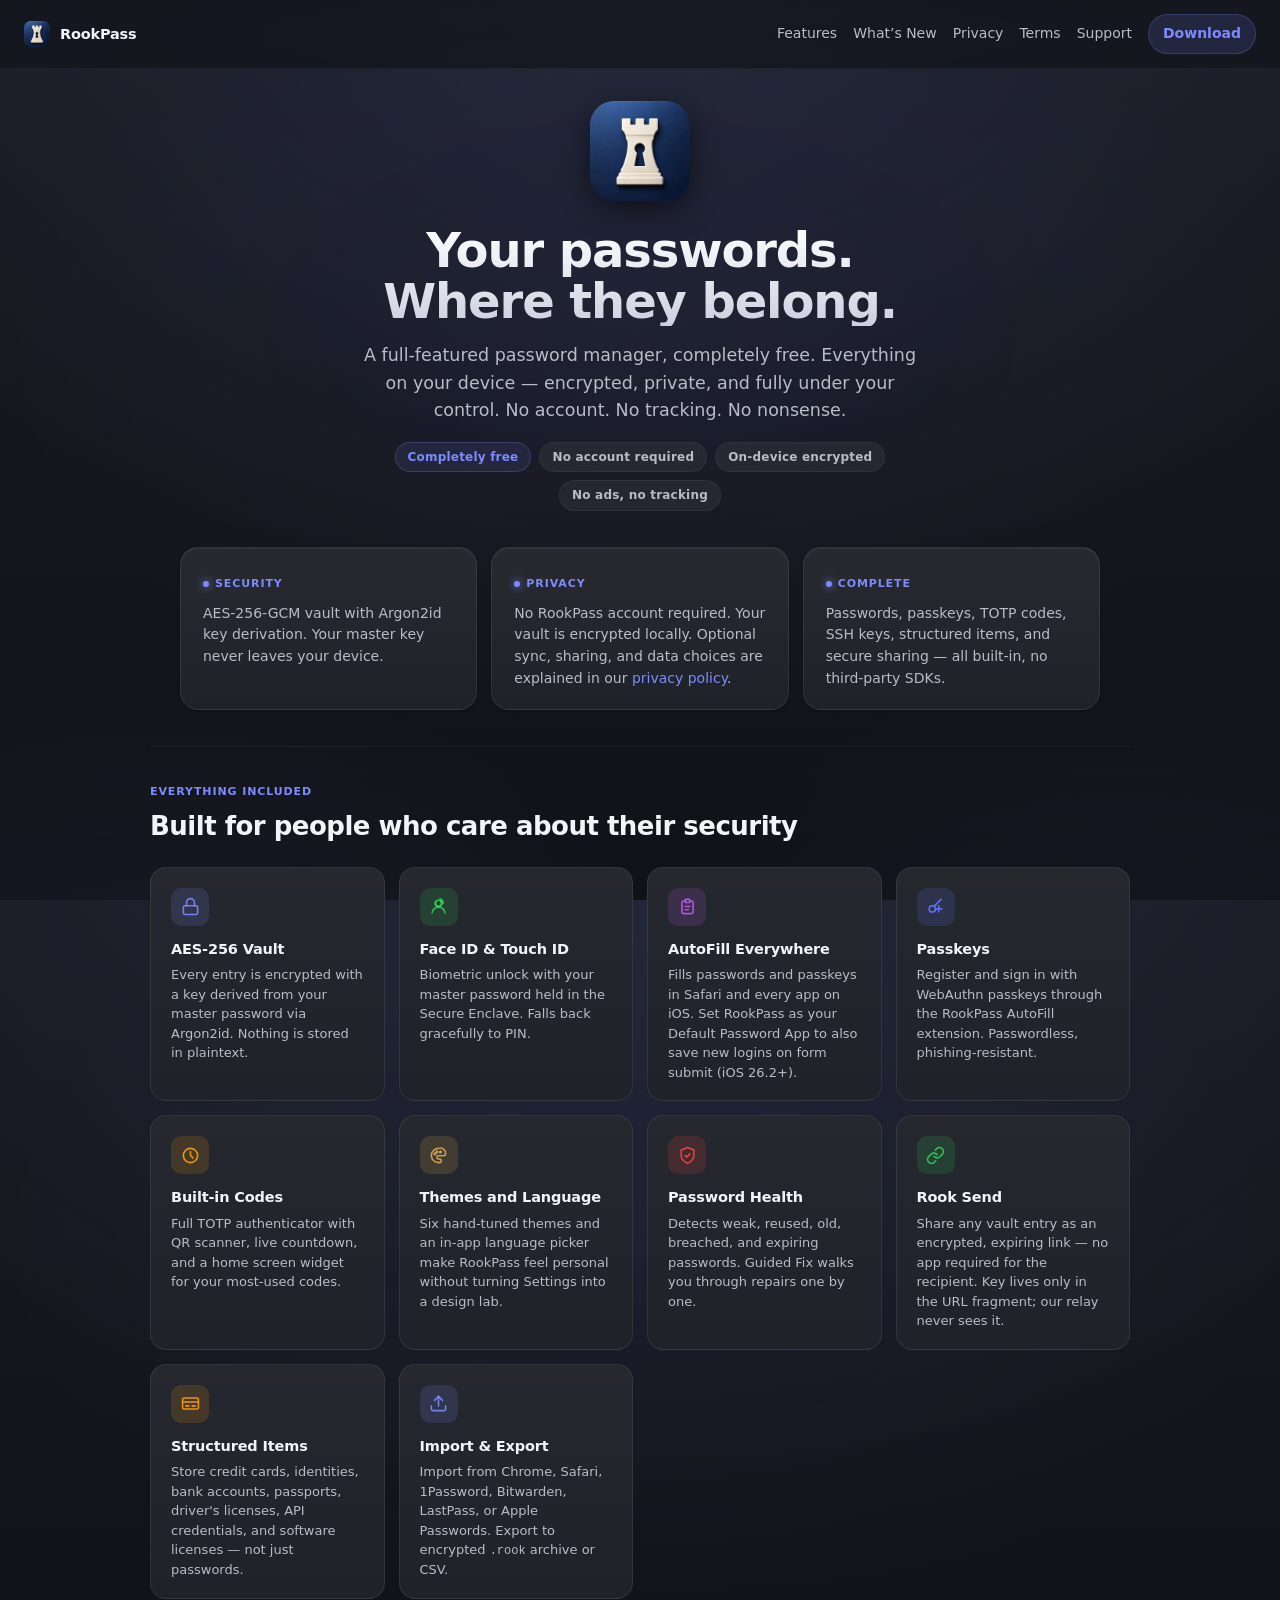
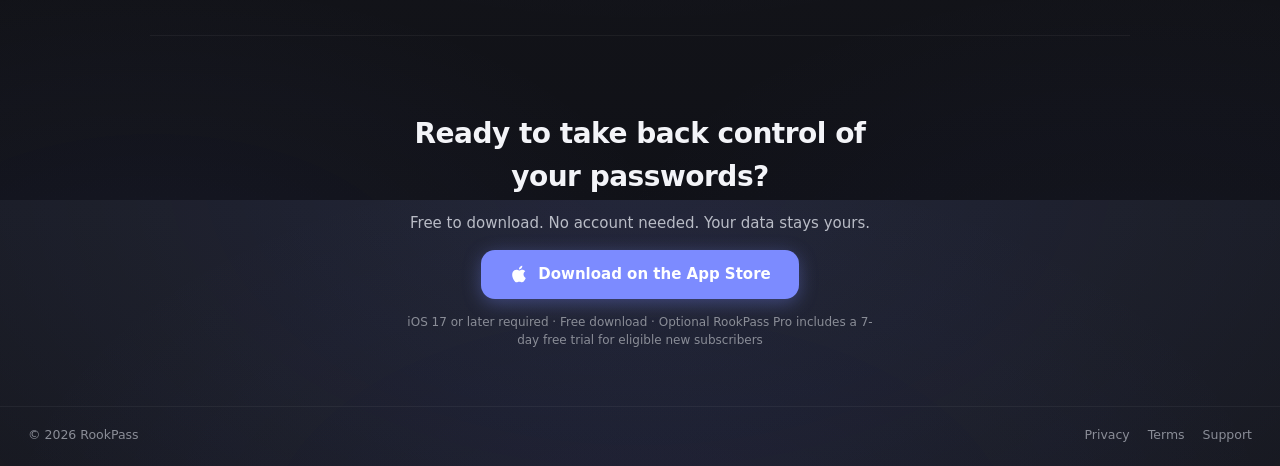
==== index.html @ b7bf8696 "Correct only the existing privacy paragraph (one-line diff; no layout, styling, or design changes)" ====
<!DOCTYPE html>
<html lang="en" data-theme="dark">
<head>
<meta charset="UTF-8">
<meta name="viewport" content="width=device-width, initial-scale=1.0, viewport-fit=cover">
<meta name="description" content="RookPass — a password manager that keeps your vault on your device. AES-256-GCM encrypted, no account required, no tracking.">
<meta name="theme-color" content="#14151a">
<meta name="color-scheme" content="dark">
<title>RookPass — Your passwords. Where they belong.</title>
<link rel="icon" type="image/png" sizes="32x32" href="assets/appicon.png?v=20260518c">
<link rel="icon" type="image/png" sizes="192x192" href="assets/appicon.png?v=20260518c">
<link rel="apple-touch-icon" href="assets/appicon.png?v=20260518c">
<link rel="mask-icon" href="assets/appicon.png?v=20260518c" color="#6173ff">
<link rel="stylesheet" href="assets/style.css?v=site-shell-8">
<style>
/* ── Landing-page extras ─────────────────────────────────────────── */
.lp-section {
  width: 100%;
  max-width: 980px;
  text-align: left;
}
.lp-section-label {
  font-size: 11px;
  font-weight: 700;
  text-transform: uppercase;
  letter-spacing: 0.9px;
  color: var(--accent);
  margin-bottom: 6px;
}
.lp-section-title {
  font-size: clamp(20px, 2.6vw, 26px);
  font-weight: 700;
  letter-spacing: -0.5px;
  color: var(--text);
  margin-bottom: 20px;
}

/* Feature grid */
.feat-grid {
  display: grid;
  grid-template-columns: repeat(3, minmax(0, 1fr));
  gap: 14px;
}
.feat-card {
  background: linear-gradient(180deg, rgba(255,255,255,0.045), rgba(255,255,255,0.018)), var(--card);
  border: 1px solid var(--border);
  border-radius: 16px;
  padding: 20px 20px 18px;
  transition: transform 0.22s ease, border-color 0.22s ease;
}
.feat-card:hover {
  transform: translateY(-2px);
  border-color: rgba(124, 139, 255, 0.28);
}
.feat-icon {
  width: 38px; height: 38px;
  border-radius: 10px;
  display: flex; align-items: center; justify-content: center;
  font-size: 17px;
  margin-bottom: 12px;
}
.feat-card h3 {
  font-size: 14.5px;
  font-weight: 650;
  color: var(--text);
  margin-bottom: 5px;
  letter-spacing: -0.15px;
}
.feat-card p {
  font-size: 13px;
  color: var(--text-muted);
  line-height: 1.5;
}


/* CTA */
.cta-block {
  display: flex;
  flex-direction: column;
  align-items: center;
  gap: 14px;
  padding: 40px 24px;
  text-align: center;
  max-width: 520px;
}
.cta-block h2 {
  font-size: clamp(22px, 3vw, 28px);
  font-weight: 700;
  letter-spacing: -0.5px;
  color: var(--text);
}
.cta-block p {
  font-size: 15px;
  color: var(--text-muted);
  line-height: 1.55;
}
.cta-btn {
  display: inline-flex;
  align-items: center;
  gap: 9px;
  background: var(--accent);
  color: #fff;
  font-size: 15px;
  font-weight: 600;
  padding: 13px 28px;
  border-radius: 14px;
  text-decoration: none;
  transition: opacity 0.18s ease, transform 0.18s ease;
  box-shadow: 0 4px 18px rgba(124, 139, 255, 0.35);
}
.cta-btn:hover { opacity: 0.88; transform: translateY(-1px); text-decoration: none; }
.cta-btn svg { width: 20px; height: 20px; flex-shrink: 0; }
.cta-note { font-size: 12px; color: var(--text-faint); }

/* Section divider */
.lp-divider {
  width: 100%;
  max-width: 980px;
  border: none;
  border-top: 1px solid var(--hairline);
}

/* Responsive */
@media (min-width: 960px) {
  .feat-grid { grid-template-columns: repeat(4, minmax(0, 1fr)); }
}
@media (max-width: 760px) {
  .feat-grid { grid-template-columns: 1fr 1fr; }
  .landing-main { justify-content: flex-start; }
}
@media (max-width: 480px) {
  .feat-grid { grid-template-columns: 1fr; }
}

/* Trust badges */
.trust-row {
  display: flex;
  flex-wrap: wrap;
  justify-content: center;
  gap: 8px;
  margin-top: 18px;
}
.trust-badge {
  display: inline-flex;
  align-items: center;
  gap: 5px;
  font-size: 12px;
  font-weight: 600;
  letter-spacing: 0.2px;
  color: var(--text-muted);
  background: rgba(255,255,255,0.055);
  border: 1px solid var(--hairline);
  border-radius: 20px;
  padding: 5px 12px;
}
.trust-badge.highlight {
  color: var(--accent);
  background: rgba(124,139,255,0.10);
  border-color: rgba(124,139,255,0.25);
}
</style>
</head>
<body class="landing">

<nav class="subpage-nav">
  <a class="brand" href="index.html" aria-label="RookPass home" aria-current="page">
    <img src="assets/appicon.png?v=20260518c" alt="" aria-hidden="true">
    <span>RookPass</span>
  </a>
  <div class="landing-nav-links">
    <a href="features.html">Features</a>
    <a href="changelog.html">What&#x2019;s New</a>
    <a href="privacy.html">Privacy</a>
    <a href="terms.html">Terms</a>
    <a href="mailto:support@rookpass.com">Support</a>
    <a class="nav-btn" href="https://apps.apple.com/app/id6764725913" rel="noopener">Download</a>
  </div>
</nav>

<main class="landing-main" style="justify-content:flex-start;">

  <!-- Hero -->
  <header class="hero-block">
    <img class="icon" src="assets/appicon.png?v=20260518c" alt="RookPass app icon">
    <h1>Your passwords.<br>Where they belong.</h1>
    <p class="lede">A full-featured password manager, completely free. Everything on your device — encrypted, private, and fully under your control. No account. No tracking. No nonsense.</p>
    <div class="trust-row">
      <span class="trust-badge highlight">Completely free</span>
      <span class="trust-badge">No account required</span>
      <span class="trust-badge">On-device encrypted</span>
      <span class="trust-badge">No ads, no tracking</span>
    </div>
  </header>

  <!-- Three pillars -->
  <section class="pillars" aria-label="Why RookPass">
    <div class="pillar">
      <span class="kicker">Security</span>
      <p>AES-256-GCM vault with Argon2id key derivation. Your master key never leaves your device.</p>
    </div>
    <div class="pillar">
      <span class="kicker">Privacy</span>
      <p>No RookPass account required. Your vault is encrypted locally. Optional sync, sharing, and data choices are explained in our <a href="privacy.html">privacy policy</a>.</p>
    </div>
    <div class="pillar">
      <span class="kicker">Complete</span>
      <p>Passwords, passkeys, TOTP codes, SSH keys, structured items, and secure sharing — all built-in, no third-party SDKs.</p>
    </div>
  </section>

  <hr class="lp-divider">

  <!-- Feature grid -->
  <section class="lp-section" aria-label="Features">
    <div class="lp-section-label">Everything included</div>
    <div class="lp-section-title">Built for people who care about their security</div>

    <div class="feat-grid">

      <div class="feat-card">
        <div class="feat-icon" style="background:rgba(124,139,255,0.14);">
          <svg width="19" height="19" viewBox="0 0 24 24" fill="none" stroke="rgba(124,139,255,0.9)" stroke-width="2" stroke-linecap="round" stroke-linejoin="round" aria-hidden="true"><rect x="3" y="11" width="18" height="11" rx="2"/><path d="M7 11V7a5 5 0 0 1 10 0v4"/></svg>
        </div>
        <h3>AES-256 Vault</h3>
        <p>Every entry is encrypted with a key derived from your master password via Argon2id. Nothing is stored in plaintext.</p>
      </div>

      <div class="feat-card">
        <div class="feat-icon" style="background:rgba(48,209,88,0.14);">
          <svg width="19" height="19" viewBox="0 0 24 24" fill="none" stroke="rgba(48,209,88,0.9)" stroke-width="2" stroke-linecap="round" stroke-linejoin="round" aria-hidden="true"><circle cx="12" cy="8" r="4"/><path d="M4 20c0-4 3.6-7 8-7s8 3 8 7"/><path d="M15 5.3A4 4 0 0 1 12 12a4 4 0 0 1-3-6.7"/><path d="M18 8a6 6 0 0 0-4-5.6"/></svg>
        </div>
        <h3>Face ID &amp; Touch ID</h3>
        <p>Biometric unlock with your master password held in the Secure Enclave. Falls back gracefully to PIN.</p>
      </div>

      <div class="feat-card">
        <div class="feat-icon" style="background:rgba(191,90,242,0.14);">
          <svg width="19" height="19" viewBox="0 0 24 24" fill="none" stroke="rgba(191,90,242,0.9)" stroke-width="2" stroke-linecap="round" stroke-linejoin="round" aria-hidden="true"><path d="M9 5H7a2 2 0 0 0-2 2v12a2 2 0 0 0 2 2h10a2 2 0 0 0 2-2V7a2 2 0 0 0-2-2h-2"/><rect x="9" y="3" width="6" height="4" rx="1"/><path d="M9 12h6M9 16h4"/></svg>
        </div>
        <h3>AutoFill Everywhere</h3>
        <p>Fills passwords and passkeys in Safari and every app on iOS. Set RookPass as your Default Password App to also save new logins on form submit (iOS 26.2+).</p>
      </div>

      <div class="feat-card">
        <div class="feat-icon" style="background:rgba(100,120,255,0.14);">
          <svg width="19" height="19" viewBox="0 0 24 24" fill="none" stroke="rgba(100,120,255,0.9)" stroke-width="2" stroke-linecap="round" stroke-linejoin="round" aria-hidden="true"><circle cx="8" cy="15" r="4"/><path d="M12 15h8M16 11v8"/><path d="M10.4 11.6 19 3"/></svg>
        </div>
        <h3>Passkeys</h3>
        <p>Register and sign in with WebAuthn passkeys through the RookPass AutoFill extension. Passwordless, phishing-resistant.</p>
      </div>

      <div class="feat-card">
        <div class="feat-icon" style="background:rgba(255,159,10,0.14);">
          <svg width="19" height="19" viewBox="0 0 24 24" fill="none" stroke="rgba(255,159,10,0.9)" stroke-width="2" stroke-linecap="round" stroke-linejoin="round" aria-hidden="true"><circle cx="12" cy="12" r="9"/><polyline points="12 7 12 12 15 15"/></svg>
        </div>
        <h3>Built-in Codes</h3>
        <p>Full TOTP authenticator with QR scanner, live countdown, and a home screen widget for your most-used codes.</p>
      </div>

      <div class="feat-card">
        <div class="feat-icon" style="background:rgba(214,166,78,0.16);">
          <svg width="19" height="19" viewBox="0 0 24 24" fill="none" stroke="rgba(214,166,78,0.92)" stroke-width="2" stroke-linecap="round" stroke-linejoin="round" aria-hidden="true"><path d="M12 3a9 9 0 1 0 0 18h1.2a2.3 2.3 0 0 0 0-4.6H12a2 2 0 0 1 0-4h6.2A2.8 2.8 0 0 0 21 9.6 6.6 6.6 0 0 0 12 3Z"/><circle cx="7.5" cy="10" r="1"/><circle cx="10" cy="7.5" r="1"/><circle cx="14.5" cy="7.5" r="1"/></svg>
        </div>
        <h3>Themes and Language</h3>
        <p>Six hand-tuned themes and an in-app language picker make RookPass feel personal without turning Settings into a design lab.</p>
      </div>

      <div class="feat-card">
        <div class="feat-icon" style="background:rgba(255,69,58,0.14);">
          <svg width="19" height="19" viewBox="0 0 24 24" fill="none" stroke="rgba(255,69,58,0.9)" stroke-width="2" stroke-linecap="round" stroke-linejoin="round" aria-hidden="true"><path d="M12 22s8-4 8-10V5l-8-3-8 3v7c0 6 8 10 8 10z"/><path d="M9 12l2 2 4-4"/></svg>
        </div>
        <h3>Password Health</h3>
        <p>Detects weak, reused, old, breached, and expiring passwords. Guided Fix walks you through repairs one by one.</p>
      </div>

      <div class="feat-card">
        <div class="feat-icon" style="background:rgba(48,209,88,0.14);">
          <svg width="19" height="19" viewBox="0 0 24 24" fill="none" stroke="rgba(48,209,88,0.9)" stroke-width="2" stroke-linecap="round" stroke-linejoin="round" aria-hidden="true"><path d="M10 13a5 5 0 0 0 7.54.54l3-3a5 5 0 0 0-7.07-7.07l-1.72 1.71"/><path d="M14 11a5 5 0 0 0-7.54-.54l-3 3a5 5 0 0 0 7.07 7.07l1.71-1.71"/></svg>
        </div>
        <h3>Rook Send</h3>
        <p>Share any vault entry as an encrypted, expiring link — no app required for the recipient. Key lives only in the URL fragment; our relay never sees it.</p>
      </div>

      <div class="feat-card">
        <div class="feat-icon" style="background:rgba(255,159,10,0.14);">
          <svg width="19" height="19" viewBox="0 0 24 24" fill="none" stroke="rgba(255,159,10,0.9)" stroke-width="2" stroke-linecap="round" stroke-linejoin="round" aria-hidden="true"><rect x="2" y="5" width="20" height="14" rx="2"/><path d="M2 10h20"/><path d="M6 15h4M14 15h4"/></svg>
        </div>
        <h3>Structured Items</h3>
        <p>Store credit cards, identities, bank accounts, passports, driver's licenses, API credentials, and software licenses — not just passwords.</p>
      </div>

      <div class="feat-card">
        <div class="feat-icon" style="background:rgba(124,139,255,0.14);">
          <svg width="19" height="19" viewBox="0 0 24 24" fill="none" stroke="rgba(124,139,255,0.9)" stroke-width="2" stroke-linecap="round" stroke-linejoin="round" aria-hidden="true"><path d="M21 15v4a2 2 0 0 1-2 2H5a2 2 0 0 1-2-2v-4"/><polyline points="17 8 12 3 7 8"/><line x1="12" y1="3" x2="12" y2="15"/></svg>
        </div>
        <h3>Import &amp; Export</h3>
        <p>Import from Chrome, Safari, 1Password, Bitwarden, LastPass, or Apple Passwords. Export to encrypted <code style="font-size:12px;">.rook</code> archive or CSV.</p>
      </div>

    </div>
  </section>

  <hr class="lp-divider">

  <!-- CTA -->
  <div class="cta-block">
    <h2>Ready to take back control of your passwords?</h2>
    <p>Free to download. No account needed. Your data stays yours.</p>
    <a class="cta-btn" href="https://apps.apple.com/app/id6764725913" rel="noopener">
      <!-- Apple logo mark -->
      <svg viewBox="0 0 24 24" fill="currentColor" aria-hidden="true"><path d="M18.71 19.5c-.83 1.24-1.71 2.45-3.05 2.47-1.34.03-1.77-.79-3.29-.79-1.53 0-2 .77-3.27.82-1.31.05-2.3-1.32-3.14-2.53C4.25 17 2.94 12.45 4.7 9.39c.87-1.52 2.43-2.48 4.12-2.51 1.28-.02 2.5.87 3.29.87.78 0 2.26-1.07 3.8-.91.65.03 2.47.26 3.64 1.98-.09.06-2.17 1.28-2.15 3.81.03 3.02 2.65 4.03 2.68 4.04-.03.07-.42 1.44-1.38 2.83M13 3.5c.73-.83 1.94-1.46 2.94-1.5.13 1.17-.34 2.35-1.04 3.19-.69.85-1.83 1.51-2.95 1.42-.15-1.15.41-2.35 1.05-3.11z"/></svg>
      Download on the App Store
    </a>
    <span class="cta-note">iOS 17 or later required &middot; Free download &middot; Optional RookPass Pro includes a 7-day free trial for eligible new subscribers</span>
  </div>

</main>

<footer class="landing-foot">
  <span>© 2026 RookPass</span>
  <nav class="links" aria-label="Footer">
    <a href="privacy.html">Privacy</a>
    <a href="terms.html">Terms</a>
    <a href="mailto:support@rookpass.com">Support</a>
  </nav>
</footer>

</body>
</html>
---- assets/style.css ----
/* Rook — dark-themed shared stylesheet
 * Single source of truth for index, privacy, terms, and changelog.
 * Soft graphite dark (not pure black) with indigo accent matching the
 * iOS app's AccentColor.
 */

:root {
  --bg:           #14151a;     /* soft graphite, slight blue-violet bias */
  --bg-2:         #1a1c22;     /* slightly raised */
  --bg-elevated:  #1f2128;     /* sections / nav background */
  --card:         #1c1e25;     /* surfaces */
  --card-2:       #23262e;     /* chips / inline pills */
  --border:       rgba(255, 255, 255, 0.08);
  --hairline:     rgba(255, 255, 255, 0.05);
  --text:         #f3f4f8;     /* primary label */
  --text-muted:   #b9bcc6;     /* secondary, ~10:1 on --bg */
  --text-faint:   #8a8d97;
  --accent:       #7c8bff;     /* lifted indigo for stronger glow on graphite */
  --accent-2:     #6173ff;     /* app AccentColor dark */
  --accent-soft:  rgba(124, 139, 255, 0.14);
  --green:        #30d158;
  --orange:       #ff9f0a;
  --red:          #ff453a;

  color-scheme: dark;
}

* { box-sizing: border-box; margin: 0; padding: 0; }
html, body { height: 100%; }
html { scroll-behavior: smooth; -webkit-text-size-adjust: 100%; }
body {
  font-family: -apple-system, BlinkMacSystemFont, "SF Pro Text", "Segoe UI", system-ui, sans-serif;
  background: var(--bg);
  color: var(--text);
  line-height: 1.55;
  -webkit-font-smoothing: antialiased;
  -moz-osx-font-smoothing: grayscale;
  font-size: 16px;
}
a { color: var(--accent); text-decoration: none; }
a:hover { text-decoration: underline; }

/* ─────────────────────────────────────────────────────────────────────
   LANDING — single-viewport home page
   ───────────────────────────────────────────────────────────────────── */

body.landing {
  min-height: 100dvh;
  display: flex;
  flex-direction: column;
  /* Layered indigo glow on graphite */
  background:
    radial-gradient(1400px 900px at 50% -4%, rgba(124, 139, 255, 0.11), transparent 70%),
    radial-gradient(1000px 600px at 50% 38%, rgba(97, 115, 255, 0.05), transparent 65%),
    radial-gradient(900px 520px at 12% 110%, rgba(124, 139, 255, 0.06), transparent 60%),
    radial-gradient(900px 520px at 88% 110%, rgba(97, 115, 255, 0.04), transparent 60%),
    linear-gradient(180deg, #181a21 0%, var(--bg) 55%, #101117 100%);
  position: relative;
}
/* Faint grain / noise to break banding on dark gradients */
body.landing::before {
  content: "";
  position: fixed; inset: 0;
  pointer-events: none;
  opacity: 0.035;
  background-image: url("data:image/svg+xml;utf8,<svg xmlns='http://www.w3.org/2000/svg' width='160' height='160'><filter id='n'><feTurbulence type='fractalNoise' baseFrequency='0.9' numOctaves='2' stitchTiles='stitch'/><feColorMatrix values='0 0 0 0 1  0 0 0 0 1  0 0 0 0 1  0 0 0 0.55 0'/></filter><rect width='100%25' height='100%25' filter='url(%23n)'/></svg>");
  mix-blend-mode: overlay;
  z-index: 0;
}
.landing > * { position: relative; z-index: 1; }

.landing-main {
  flex: 1;
  display: flex;
  flex-direction: column;
  align-items: center;
  justify-content: center;
  padding: 32px 24px 16px;
  text-align: center;
  gap: 36px;
}

.hero-block { max-width: 640px; }
.hero-block .icon {
  width: 100px; height: 100px;
  border-radius: 24px;
  display: block;
  margin: 0 auto 24px;
  box-shadow: 0 8px 28px rgba(0,0,0,0.55);
  transition: transform 0.5s cubic-bezier(0.2, 0.7, 0.2, 1);
}
.hero-block .icon:hover { transform: translateY(-2px) scale(1.02); }
.hero-block h1 {
  font-size: clamp(32px, 4.8vw, 48px);
  font-weight: 700;
  letter-spacing: -1.1px;
  line-height: 1.06;
  color: var(--text);
  margin-bottom: 16px;
  background: linear-gradient(180deg, #ffffff 0%, #c8ccdb 110%);
  -webkit-background-clip: text;
  background-clip: text;
  -webkit-text-fill-color: transparent;
}
.hero-block .lede {
  font-size: clamp(15px, 1.6vw, 17.5px);
  color: var(--text-muted);
  max-width: 560px;
  margin: 0 auto;
  line-height: 1.55;
}

/* Three security/privacy/feature pillars */
.pillars {
  display: grid;
  grid-template-columns: repeat(3, minmax(0, 1fr));
  gap: 14px;
  width: 100%;
  max-width: 920px;
}
.pillar {
  position: relative;
  background:
    linear-gradient(180deg, rgba(255,255,255,0.05), rgba(255,255,255,0.02)),
    var(--card);
  border: 1px solid var(--border);
  border-radius: 18px;
  padding: 22px 22px 20px;
  text-align: left;
  backdrop-filter: blur(20px);
  -webkit-backdrop-filter: blur(20px);
  box-shadow:
    inset 0 1px 0 rgba(255,255,255,0.05),
    0 1px 2px rgba(0,0,0,0.3);
  transition: transform 0.25s ease, border-color 0.25s ease, box-shadow 0.25s ease;
}
.pillar:hover {
  transform: translateY(-2px);
  border-color: rgba(124, 139, 255, 0.32);
  box-shadow:
    inset 0 1px 0 rgba(255,255,255,0.06),
    0 8px 24px rgba(0,0,0,0.4),
    0 0 0 1px rgba(124, 139, 255, 0.05);
}
.pillar .kicker {
  display: inline-flex;
  align-items: center;
  gap: 6px;
  font-size: 11px;
  font-weight: 700;
  letter-spacing: 0.9px;
  text-transform: uppercase;
  color: var(--accent);
  margin-bottom: 10px;
}
.pillar .kicker::before {
  content: "";
  width: 6px; height: 6px;
  border-radius: 50%;
  background: var(--accent);
  box-shadow: 0 0 8px var(--accent);
}
.pillar p {
  font-size: 14px;
  color: var(--text-muted);
  line-height: 1.55;
}

/* At-a-glance chip strip */
.chips {
  list-style: none;
  display: flex;
  flex-wrap: wrap;
  justify-content: center;
  gap: 8px;
  max-width: 780px;
}
.chips li {
  font-size: 12.5px;
  font-weight: 500;
  color: var(--text-muted);
  background: rgba(255,255,255,0.04);
  border: 1px solid var(--hairline);
  border-radius: 999px;
  padding: 6px 13px;
  pointer-events: none;
  user-select: none;
  -webkit-user-select: none;
}

.landing-foot {
  display: flex;
  align-items: center;
  justify-content: space-between;
  flex-wrap: wrap;
  gap: 12px;
  padding: 18px max(28px, calc(env(safe-area-inset-right, 0px) + 20px)) max(22px, calc(env(safe-area-inset-bottom, 0px) + 14px)) max(28px, calc(env(safe-area-inset-left, 0px) + 20px));
  font-size: 12.5px;
  color: var(--text-faint);
  border-top: 1px solid var(--hairline);
}
.landing-foot .links { display: flex; gap: 18px; flex-wrap: wrap; }
.landing-foot a { color: var(--text-faint); }
.landing-foot a:hover { color: var(--text); text-decoration: none; }

/* ─────────────────────────────────────────────────────────────────────
   FEATURES / COMPARE PAGE
   ───────────────────────────────────────────────────────────────────── */

.compare-shell {
  width: 100%;
  max-width: 1120px;
  margin: 0 auto;
  padding: 36px 24px 64px;
}

.compare-hero {
  display: flex;
  flex-direction: column;
  gap: 20px;
  margin-bottom: 28px;
}

.eyebrow {
  font-size: 11.5px;
  font-weight: 700;
  text-transform: uppercase;
  letter-spacing: 0.8px;
  color: var(--accent);
}

.compare-hero h1 {
  font-size: clamp(34px, 5vw, 48px);
  font-weight: 700;
  letter-spacing: -1px;
  line-height: 1.06;
  color: var(--text);
}

.compare-meta {
  max-width: 920px;
  font-size: 17px;
  line-height: 1.6;
  color: var(--text-muted);
}

.compare-highlights {
  display: grid;
  grid-template-columns: repeat(3, minmax(0, 1fr));
  gap: 14px;
}

.compare-card {
  background:
    linear-gradient(180deg, rgba(255,255,255,0.045), rgba(255,255,255,0.018)),
    var(--card);
  border: 1px solid var(--border);
  border-radius: 18px;
  padding: 20px;
  box-shadow:
    inset 0 1px 0 rgba(255,255,255,0.04),
    0 1px 2px rgba(0,0,0,0.28);
}

.card-kicker {
  font-size: 11px;
  font-weight: 700;
  text-transform: uppercase;
  letter-spacing: 0.8px;
  color: var(--accent);
  margin-bottom: 8px;
}

.compare-card h3 {
  font-size: 20px;
  font-weight: 650;
  line-height: 1.2;
  letter-spacing: -0.3px;
  color: var(--text);
  margin-bottom: 8px;
}

.compare-card p {
  font-size: 14.5px;
  color: var(--text-muted);
  line-height: 1.6;
}

.compare-table-wrap {
  margin: 28px 0 32px;
  background: var(--card);
  border: 1px solid var(--border);
  border-radius: 22px;
  overflow: hidden;
  box-shadow:
    inset 0 1px 0 rgba(255,255,255,0.04),
    0 10px 32px rgba(0,0,0,0.24);
}

.compare-table {
  width: 100%;
  border-collapse: collapse;
}

.compare-table thead th,
.compare-table tfoot td {
  background: rgba(255,255,255,0.03);
}

.compare-table th {
  text-align: left;
  padding: 16px 18px;
  font-size: 12px;
  font-weight: 700;
  text-transform: uppercase;
  letter-spacing: 0.7px;
  color: var(--text-faint);
  border-bottom: 1px solid var(--hairline);
}

.compare-table td {
  padding: 14px 18px;
  border-bottom: 1px solid var(--hairline);
  color: var(--text-muted);
  font-size: 14px;
  vertical-align: middle;
}

.compare-table tbody tr:last-child td,
.compare-table tfoot tr:last-child td {
  border-bottom: none;
}

.compare-table .feature-name {
  width: 56%;
  color: var(--text);
  font-weight: 500;
}

.compare-table .yes,
.compare-table .no,
.compare-table .note,
.compare-table th:nth-child(2),
.compare-table th:nth-child(3),
.compare-table td:nth-child(2),
.compare-table td:nth-child(3) {
  text-align: center;
}

.compare-table .yes {
  color: var(--green);
  font-weight: 600;
}

.compare-table .no {
  color: var(--text-faint);
}

.compare-table .note {
  color: var(--text);
  font-weight: 600;
}

.compare-table .group-row td {
  background: rgba(255,255,255,0.02);
  color: var(--text);
  font-size: 11.5px;
  font-weight: 700;
  text-transform: uppercase;
  letter-spacing: 0.7px;
  border-top: 1px solid var(--hairline);
}

.compare-table tfoot td {
  font-weight: 600;
  color: var(--text);
}

.cta-band {
  display: flex;
  align-items: center;
  justify-content: space-between;
  gap: 24px;
  padding: 28px;
  background:
    linear-gradient(180deg, rgba(255,255,255,0.04), rgba(255,255,255,0.02)),
    var(--card);
  border: 1px solid var(--border);
  border-radius: 20px;
}

.cta-band h2 {
  font-size: clamp(24px, 3.2vw, 32px);
  font-weight: 700;
  letter-spacing: -0.6px;
  color: var(--text);
  margin-bottom: 8px;
}

.cta-band p {
  max-width: 700px;
  font-size: 15px;
  line-height: 1.6;
  color: var(--text-muted);
}

.hero-actions {
  display: flex;
  align-items: center;
  justify-content: flex-end;
  gap: 12px;
  flex-wrap: wrap;
}

.button,
.button-ghost {
  display: inline-flex;
  align-items: center;
  justify-content: center;
  min-height: 46px;
  padding: 0 18px;
  border-radius: 14px;
  font-size: 14.5px;
  font-weight: 600;
  text-decoration: none;
  transition: background 0.18s ease, border-color 0.18s ease, color 0.18s ease, transform 0.18s ease;
}

.button {
  background: var(--accent);
  color: #fff;
  box-shadow: 0 8px 24px rgba(124, 139, 255, 0.25);
}

.button:hover {
  background: var(--accent-2);
  text-decoration: none;
  transform: translateY(-1px);
}

.button-ghost {
  background: rgba(255,255,255,0.04);
  border: 1px solid var(--hairline);
  color: var(--text);
}

.button-ghost:hover {
  background: rgba(255,255,255,0.07);
  border-color: var(--border);
  text-decoration: none;
}

@media (max-width: 900px) {
  .compare-highlights {
    grid-template-columns: 1fr;
  }

  .cta-band {
    flex-direction: column;
    align-items: flex-start;
  }

  .hero-actions {
    justify-content: flex-start;
  }
}

@media (max-width: 680px) {
  .compare-shell {
    padding: 24px 16px 48px;
  }

  .compare-meta {
    font-size: 15px;
  }

  .compare-table-wrap {
    overflow-x: auto;
  }

  .compare-table {
    min-width: 640px;
  }

  .compare-table th,
  .compare-table td {
    padding: 12px 14px;
  }

  .cta-band {
    padding: 22px;
  }
}

/* Landing responsive — collapse pillars at narrow widths */
@media (max-width: 760px) {
  .pillars { grid-template-columns: 1fr; }
  .subpage-nav {
    align-items: flex-start;
    gap: 12px;
    padding: 14px 16px;
  }
  .subpage-nav .brand {
    flex: 0 1 auto;
  }
  .landing-nav-links {
    width: 100%;
    justify-content: flex-start;
    gap: 10px 14px;
  }
  .landing-nav-links a {
    font-size: 13.5px;
  }
  .landing-nav-links .nav-btn {
    padding: 7px 12px;
  }
  /* Respect dynamic island / notch and start below status bar */
  .landing-main {
    gap: 22px;
    padding: max(28px, calc(env(safe-area-inset-top, 0px) + 18px)) 20px 12px;
    justify-content: flex-start;
  }
  .hero-block .icon { width: 80px; height: 80px; border-radius: 18px; margin-bottom: 16px; }
  .hero-block h1 { margin-bottom: 12px; }
  .pillar { padding: 18px 18px 16px; }
  /* Remove bottom-corner glows — on mobile the page is short enough that they
     form a visible blue band across the bottom rather than peeking from below. */
  body.landing {
    background:
      radial-gradient(900px 400px at 50% -6%, rgba(124, 139, 255, 0.18), transparent 60%),
      linear-gradient(180deg, #181a21 0%, var(--bg) 60%, #101117 100%);
  }
}
/* Tighter layout for small phones (iPhone SE and similar) */
@media (max-width: 390px) {
  .subpage-nav {
    padding: 12px 14px;
  }
  .landing-nav-links {
    gap: 8px 12px;
  }
  .landing-nav-links a {
    font-size: 13px;
  }
  .landing-main { gap: 20px; padding: 24px 16px 8px; }
  .pillars { gap: 10px; }
  .pillar { padding: 16px 16px 14px; border-radius: 14px; }
  .chips { gap: 6px; }
  .chips li { font-size: 12px; padding: 5px 11px; }
}

/* ─────────────────────────────────────────────────────────────────────
   INNER PAGES — privacy / terms / changelog
   Shared layout primitives, dark-themed.
   ───────────────────────────────────────────────────────────────────── */

.container { max-width: 760px; margin: 0 auto; padding: 0 24px; }

.subpage-nav {
  display: flex;
  align-items: center;
  justify-content: space-between;
  gap: 20px;
  flex-wrap: wrap;
  padding: 14px 24px;
  border-bottom: 1px solid var(--hairline);
  position: sticky; top: 0;
  background: rgba(20, 21, 26, 0.78);
  backdrop-filter: saturate(180%) blur(20px);
  -webkit-backdrop-filter: saturate(180%) blur(20px);
  z-index: 100;
}
.subpage-nav .brand { display: flex; align-items: center; gap: 10px; color: var(--text); }
.subpage-nav .brand img { width: 26px; height: 26px; border-radius: 6px; }
.subpage-nav .brand span { font-size: 14.5px; font-weight: 600; letter-spacing: -0.2px; }
.subpage-nav .back { font-size: 13.5px; color: var(--text-muted); }
.subpage-nav .back:hover { color: var(--text); text-decoration: none; }
.landing-nav-links {
  display: flex;
  align-items: center;
  justify-content: flex-end;
  flex-wrap: wrap;
  gap: 10px 16px;
  min-width: 0;
}
.landing-nav-links a {
  color: var(--text-muted);
  font-size: 14px;
  font-weight: 500;
  white-space: nowrap;
}
.landing-nav-links a:hover {
  color: var(--text);
  text-decoration: none;
}
.landing-nav-links .nav-btn {
  display: inline-flex;
  align-items: center;
  justify-content: center;
  padding: 8px 14px;
  border-radius: 999px;
  background: var(--accent-soft);
  border: 1px solid rgba(124, 139, 255, 0.22);
  color: var(--accent);
  font-weight: 600;
}
.landing-nav-links .nav-btn:hover {
  background: rgba(124, 139, 255, 0.16);
  border-color: rgba(124, 139, 255, 0.34);
}

.subpage-foot {
  border-top: 1px solid var(--hairline);
  margin-top: 32px;
  padding: 22px 28px;
  display: flex;
  align-items: center;
  justify-content: space-between;
  flex-wrap: wrap;
  gap: 12px;
  font-size: 12.5px;
  color: var(--text-faint);
  max-width: 960px;
  margin-left: auto;
  margin-right: auto;
}
.subpage-foot a { color: var(--text-faint); }
.subpage-foot a:hover { color: var(--text); text-decoration: none; }
.subpage-foot .footer-links { display: flex; gap: 18px; flex-wrap: wrap; }

.page-header {
  padding: 48px 0 28px;
  border-bottom: 1px solid var(--hairline);
  margin-bottom: 32px;
}
.page-header .label {
  font-size: 11.5px;
  font-weight: 600;
  text-transform: uppercase;
  letter-spacing: 0.7px;
  color: var(--accent);
  margin-bottom: 10px;
}
.page-header h1 {
  font-size: clamp(32px, 4vw, 42px);
  font-weight: 700;
  letter-spacing: -0.8px;
  line-height: 1.1;
  margin-bottom: 10px;
  background: linear-gradient(180deg, #ffffff 0%, #c8ccdb 110%);
  -webkit-background-clip: text;
  background-clip: text;
  -webkit-text-fill-color: transparent;
}
.page-header .meta { font-size: 15px; color: var(--text-muted); line-height: 1.55; }

.callout {
  background: var(--accent-soft);
  border: 1px solid color-mix(in srgb, var(--accent) 30%, transparent);
  border-radius: 12px;
  padding: 14px 18px;
  margin-bottom: 28px;
  font-size: 14px;
  color: var(--text);
  line-height: 1.55;
}

article { padding-bottom: 64px; }
article h2 {
  font-size: 17px;
  font-weight: 600;
  margin-top: 32px;
  margin-bottom: 10px;
  letter-spacing: -0.2px;
  color: var(--text);
}
article h2:first-child { margin-top: 0; }
article p { font-size: 14.5px; color: var(--text-muted); margin-bottom: 12px; line-height: 1.6; }
article li { font-size: 14.5px; color: var(--text-muted); margin-bottom: 6px; line-height: 1.6; }
article strong { color: var(--text); font-weight: 600; }
article ul { padding-left: 20px; margin-bottom: 16px; }

article table {
  width: 100%;
  border-collapse: collapse;
  font-size: 13.5px;
  margin: 14px 0 22px;
  border: 1px solid var(--hairline);
  border-radius: 10px;
  overflow: hidden;
}
article th {
  text-align: left;
  padding: 10px 14px;
  background: var(--bg-elevated);
  color: var(--text-faint);
  font-weight: 600;
  font-size: 11.5px;
  letter-spacing: 0.5px;
  text-transform: uppercase;
  border-bottom: 1px solid var(--hairline);
}
article td {
  padding: 12px 14px;
  border-bottom: 1px solid var(--hairline);
  color: var(--text-muted);
  vertical-align: top;
}
article td:first-child { color: var(--text); font-weight: 500; }
article tr:last-child td { border-bottom: none; }

.legal-block {
  background: var(--bg-elevated);
  border: 1px solid var(--hairline);
  border-radius: 10px;
  padding: 14px 18px;
  margin-bottom: 16px;
  font-size: 13px;
  color: var(--text-muted);
  line-height: 1.55;
}

/* Changelog */
.release { margin-bottom: 48px; }
.release-header {
  display: flex; align-items: center; gap: 12px;
  margin-bottom: 22px; flex-wrap: wrap;
}
.release-version { font-size: 22px; font-weight: 700; letter-spacing: -0.4px; color: var(--text); }
.release-date { font-size: 12.5px; color: var(--text-faint); }
.release-tag {
  font-size: 10.5px; font-weight: 600;
  text-transform: uppercase; letter-spacing: 0.5px;
  padding: 3px 10px; border-radius: 999px;
  background: var(--accent-soft); color: var(--accent);
}

.change-group { margin-bottom: 22px; }
.change-group-title {
  font-size: 11.5px; font-weight: 600;
  text-transform: uppercase; letter-spacing: 0.7px;
  color: var(--text-faint);
  margin-bottom: 10px; padding-left: 14px;
}

.changes {
  list-style: none;
  background: var(--card);
  border: 1px solid var(--hairline);
  border-radius: 12px;
  overflow: hidden;
}
.changes li {
  display: flex; gap: 12px; align-items: flex-start;
  padding: 12px 16px;
  border-bottom: 1px solid var(--hairline);
  font-size: 14px; color: var(--text-muted); line-height: 1.5;
}
.changes li:last-child { border-bottom: none; }
.pill {
  flex-shrink: 0;
  font-size: 9.5px; font-weight: 700;
  letter-spacing: 0.5px; text-transform: uppercase;
  padding: 2px 8px; border-radius: 999px;
  margin-top: 2px;
}
.pill-new      { background: var(--accent-soft);                                   color: var(--accent); }
.pill-fix      { background: color-mix(in srgb, var(--green) 16%, transparent);    color: var(--green); }
.pill-improve  { background: color-mix(in srgb, var(--orange) 16%, transparent);   color: var(--orange); }
.pill-security { background: color-mix(in srgb, var(--red) 16%, transparent);      color: var(--red); }
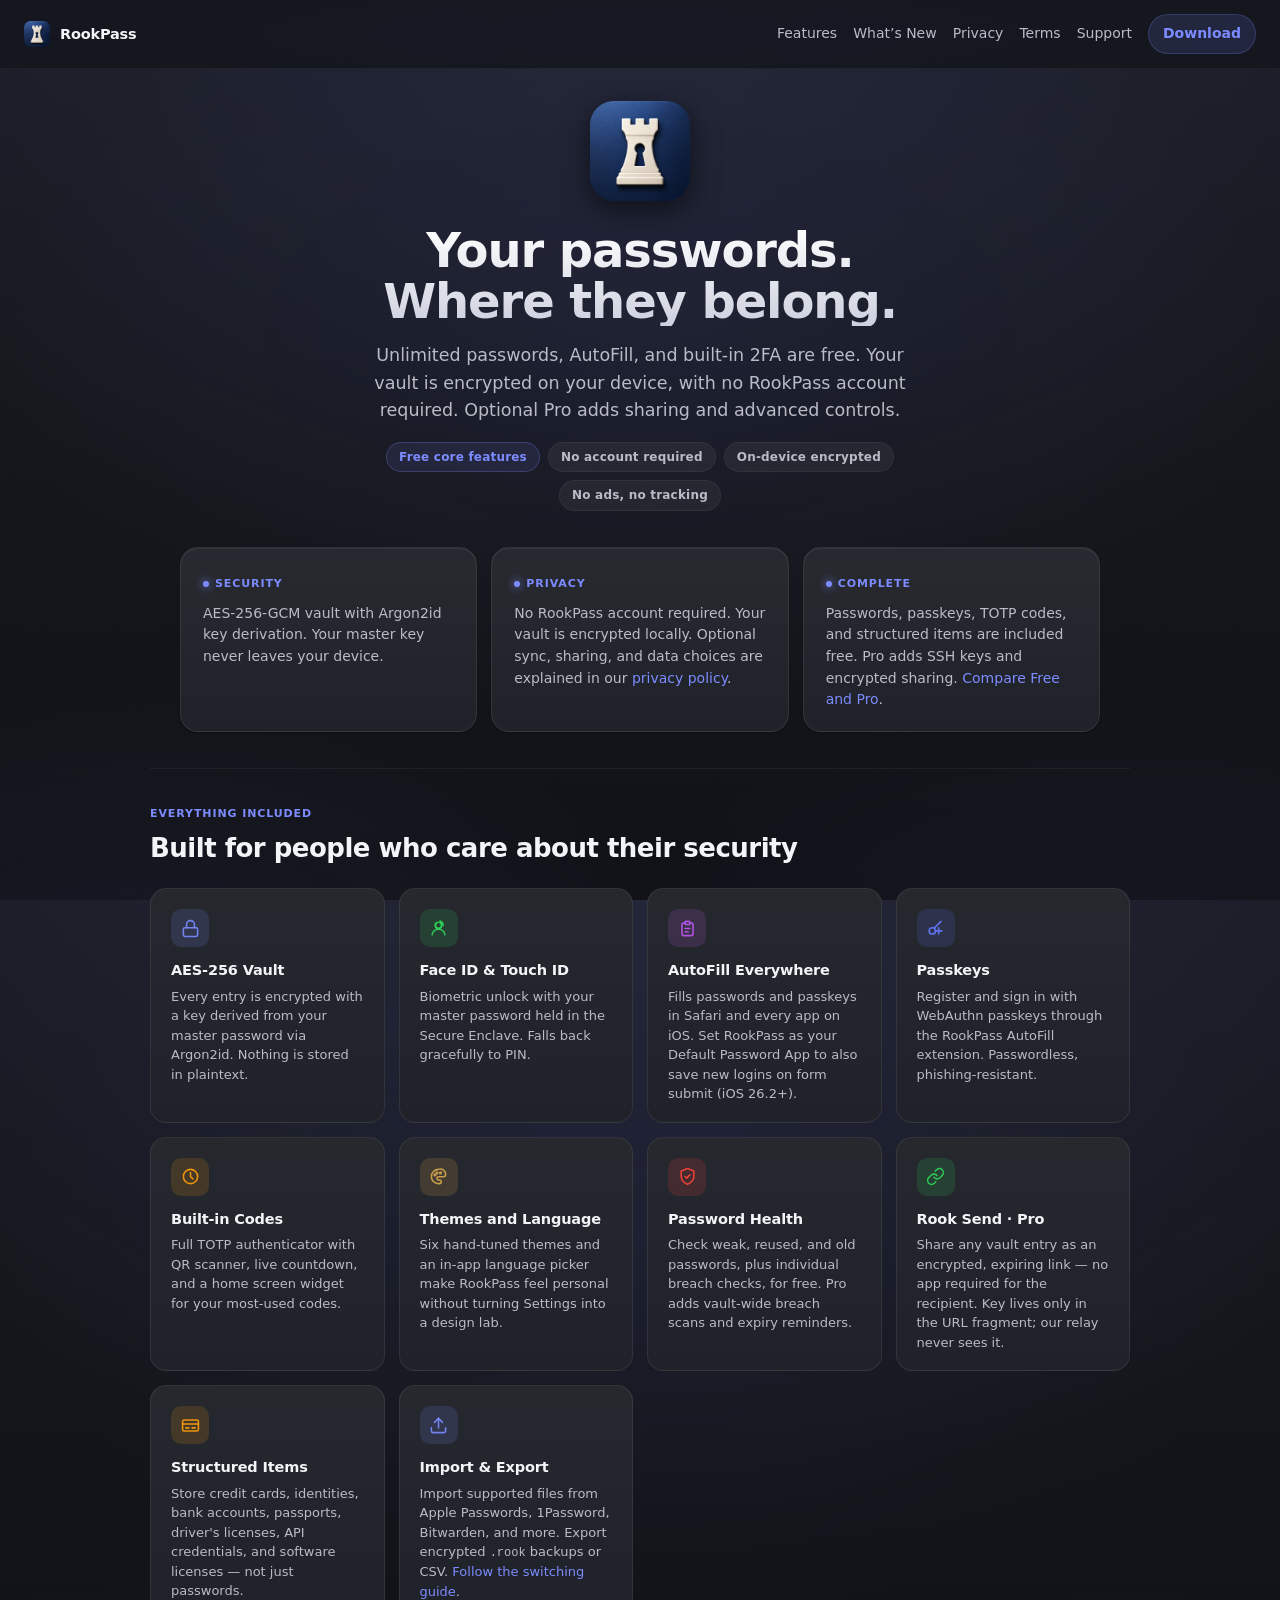
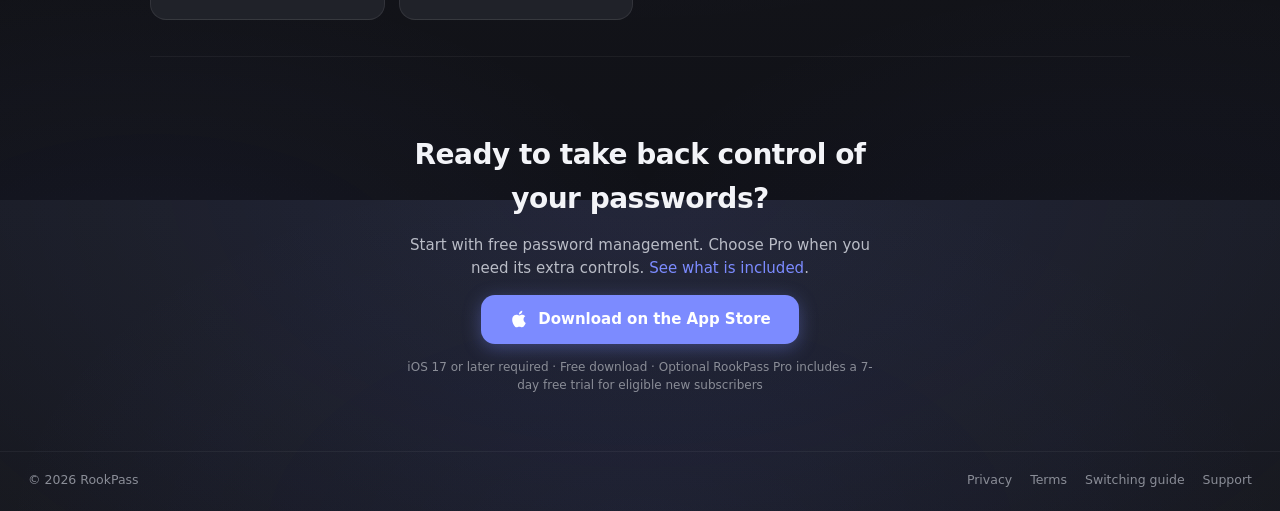
==== commit 32fd102f: "Clarify Free and Pro and add a safe switching guide" ====
--- a/index.html
+++ b/index.html
@@ -183,9 +183,9 @@
   <header class="hero-block">
     <img class="icon" src="assets/appicon.png?v=20260518c" alt="RookPass app icon">
     <h1>Your passwords.<br>Where they belong.</h1>
-    <p class="lede">A full-featured password manager, completely free. Everything on your device — encrypted, private, and fully under your control. No account. No tracking. No nonsense.</p>
+    <p class="lede">Unlimited passwords, AutoFill, and built-in 2FA are free. Your vault is encrypted on your device, with no RookPass account required. Optional Pro adds sharing and advanced controls.</p>
     <div class="trust-row">
-      <span class="trust-badge highlight">Completely free</span>
+      <span class="trust-badge highlight">Free core features</span>
       <span class="trust-badge">No account required</span>
       <span class="trust-badge">On-device encrypted</span>
       <span class="trust-badge">No ads, no tracking</span>
@@ -204,7 +204,7 @@
     </div>
     <div class="pillar">
       <span class="kicker">Complete</span>
-      <p>Passwords, passkeys, TOTP codes, SSH keys, structured items, and secure sharing — all built-in, no third-party SDKs.</p>
+      <p>Passwords, passkeys, TOTP codes, and structured items are included free. Pro adds SSH keys and encrypted sharing. <a href="features.html">Compare Free and Pro</a>.</p>
     </div>
   </section>
 
@@ -270,14 +270,14 @@
           <svg width="19" height="19" viewBox="0 0 24 24" fill="none" stroke="rgba(255,69,58,0.9)" stroke-width="2" stroke-linecap="round" stroke-linejoin="round" aria-hidden="true"><path d="M12 22s8-4 8-10V5l-8-3-8 3v7c0 6 8 10 8 10z"/><path d="M9 12l2 2 4-4"/></svg>
         </div>
         <h3>Password Health</h3>
-        <p>Detects weak, reused, old, breached, and expiring passwords. Guided Fix walks you through repairs one by one.</p>
+        <p>Check weak, reused, and old passwords, plus individual breach checks, for free. Pro adds vault-wide breach scans and expiry reminders.</p>
       </div>
 
       <div class="feat-card">
         <div class="feat-icon" style="background:rgba(48,209,88,0.14);">
           <svg width="19" height="19" viewBox="0 0 24 24" fill="none" stroke="rgba(48,209,88,0.9)" stroke-width="2" stroke-linecap="round" stroke-linejoin="round" aria-hidden="true"><path d="M10 13a5 5 0 0 0 7.54.54l3-3a5 5 0 0 0-7.07-7.07l-1.72 1.71"/><path d="M14 11a5 5 0 0 0-7.54-.54l-3 3a5 5 0 0 0 7.07 7.07l1.71-1.71"/></svg>
         </div>
-        <h3>Rook Send</h3>
+        <h3>Rook Send · Pro</h3>
         <p>Share any vault entry as an encrypted, expiring link — no app required for the recipient. Key lives only in the URL fragment; our relay never sees it.</p>
       </div>
 
@@ -294,7 +294,7 @@
           <svg width="19" height="19" viewBox="0 0 24 24" fill="none" stroke="rgba(124,139,255,0.9)" stroke-width="2" stroke-linecap="round" stroke-linejoin="round" aria-hidden="true"><path d="M21 15v4a2 2 0 0 1-2 2H5a2 2 0 0 1-2-2v-4"/><polyline points="17 8 12 3 7 8"/><line x1="12" y1="3" x2="12" y2="15"/></svg>
         </div>
         <h3>Import &amp; Export</h3>
-        <p>Import from Chrome, Safari, 1Password, Bitwarden, LastPass, or Apple Passwords. Export to encrypted <code style="font-size:12px;">.rook</code> archive or CSV.</p>
+        <p>Import supported files from Apple Passwords, 1Password, Bitwarden, and more. Export encrypted <code style="font-size:12px;">.rook</code> backups or CSV. <a href="switching.html">Follow the switching guide</a>.</p>
       </div>
 
     </div>
@@ -305,7 +305,7 @@
   <!-- CTA -->
   <div class="cta-block">
     <h2>Ready to take back control of your passwords?</h2>
-    <p>Free to download. No account needed. Your data stays yours.</p>
+    <p>Start with free password management. Choose Pro when you need its extra controls. <a href="features.html">See what is included</a>.</p>
     <a class="cta-btn" href="https://apps.apple.com/app/id6764725913" rel="noopener">
       <!-- Apple logo mark -->
       <svg viewBox="0 0 24 24" fill="currentColor" aria-hidden="true"><path d="M18.71 19.5c-.83 1.24-1.71 2.45-3.05 2.47-1.34.03-1.77-.79-3.29-.79-1.53 0-2 .77-3.27.82-1.31.05-2.3-1.32-3.14-2.53C4.25 17 2.94 12.45 4.7 9.39c.87-1.52 2.43-2.48 4.12-2.51 1.28-.02 2.5.87 3.29.87.78 0 2.26-1.07 3.8-.91.65.03 2.47.26 3.64 1.98-.09.06-2.17 1.28-2.15 3.81.03 3.02 2.65 4.03 2.68 4.04-.03.07-.42 1.44-1.38 2.83M13 3.5c.73-.83 1.94-1.46 2.94-1.5.13 1.17-.34 2.35-1.04 3.19-.69.85-1.83 1.51-2.95 1.42-.15-1.15.41-2.35 1.05-3.11z"/></svg>
@@ -321,6 +321,7 @@
   <nav class="links" aria-label="Footer">
     <a href="privacy.html">Privacy</a>
     <a href="terms.html">Terms</a>
+    <a href="switching.html">Switching guide</a>
     <a href="mailto:support@rookpass.com">Support</a>
   </nav>
 </footer>
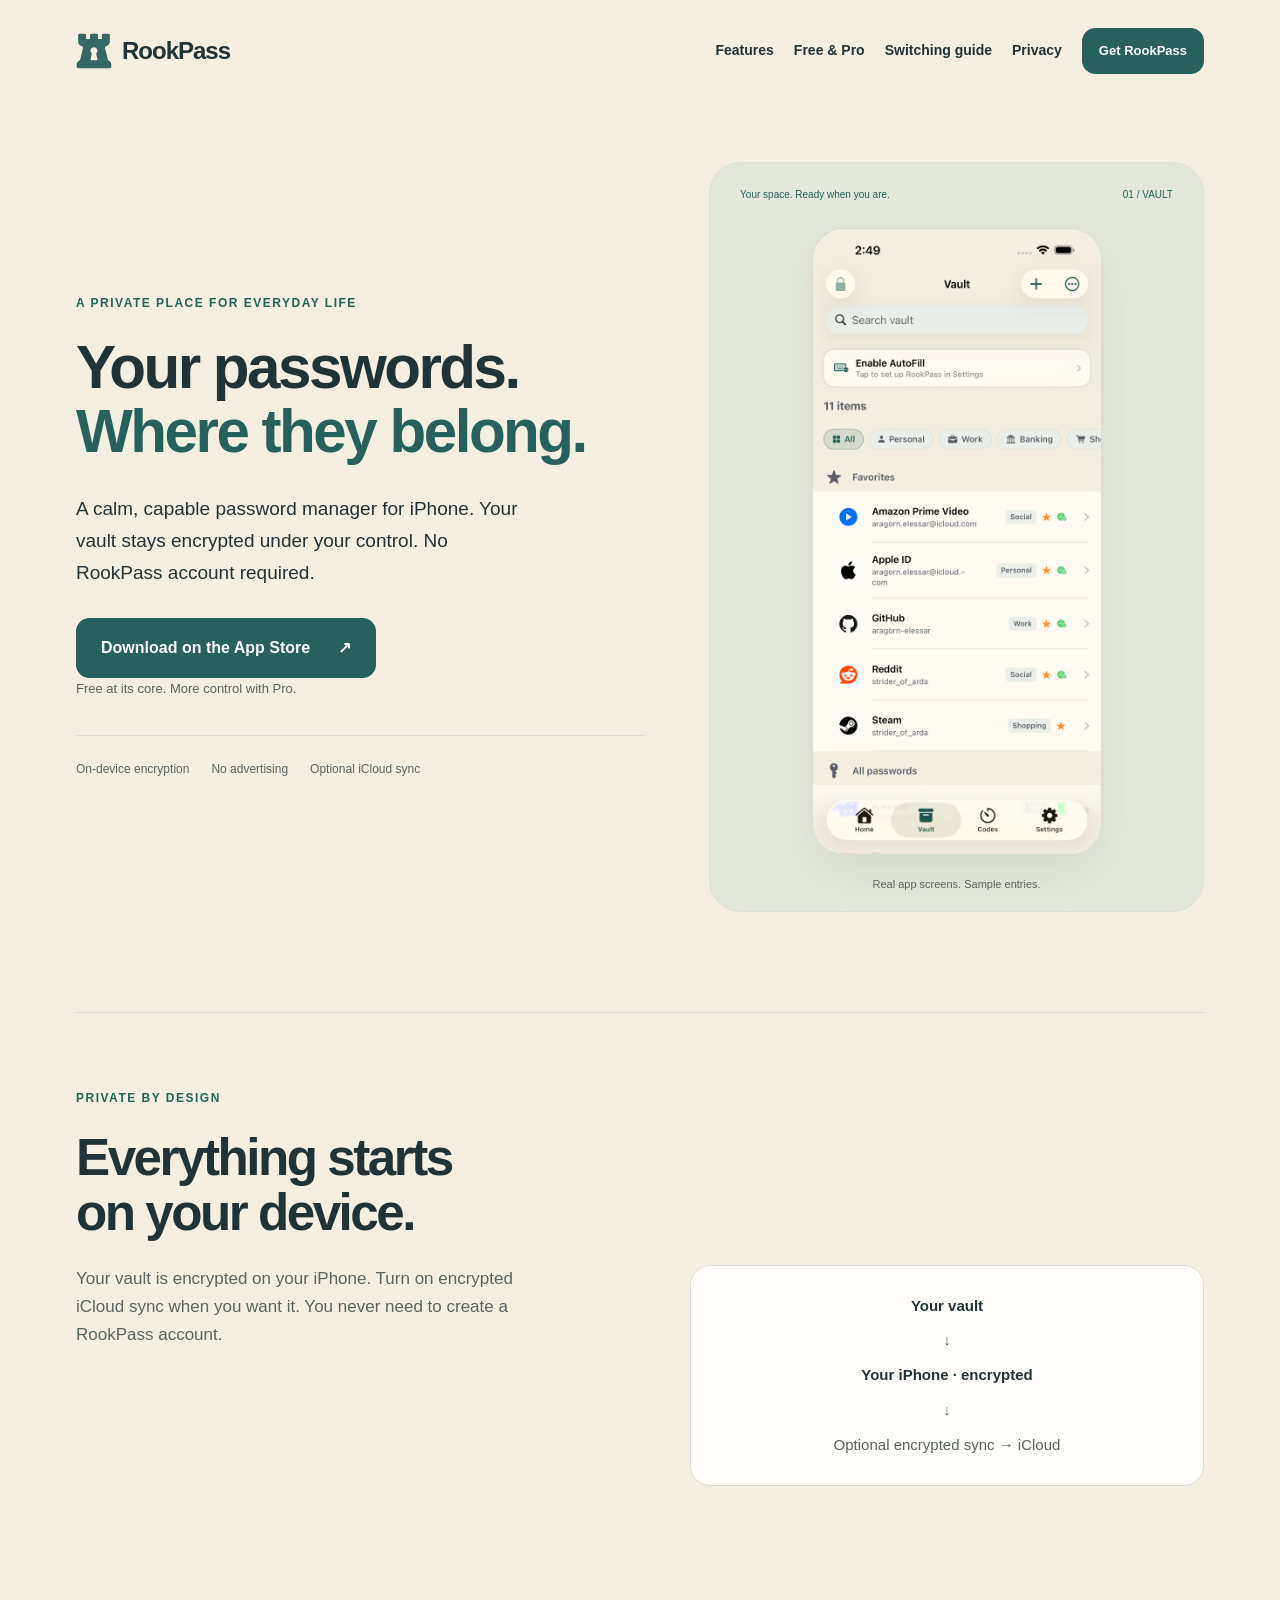
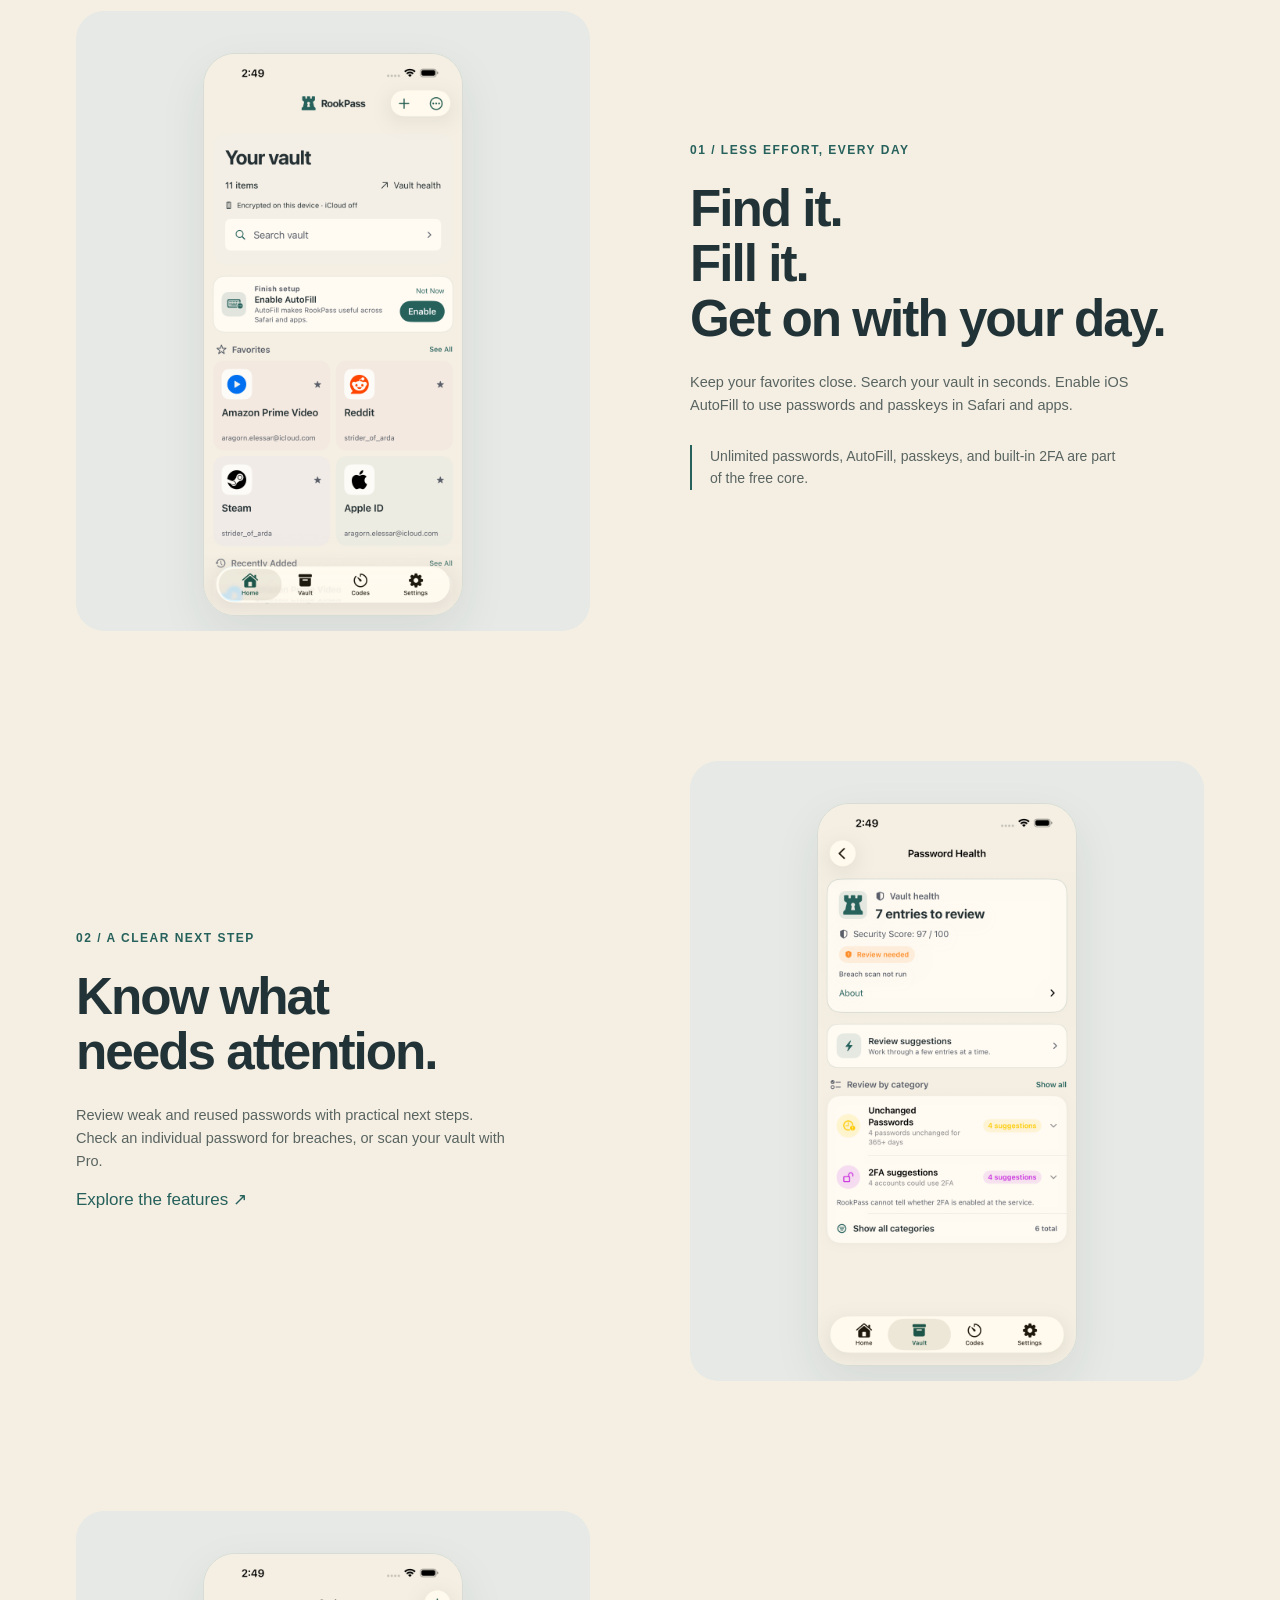
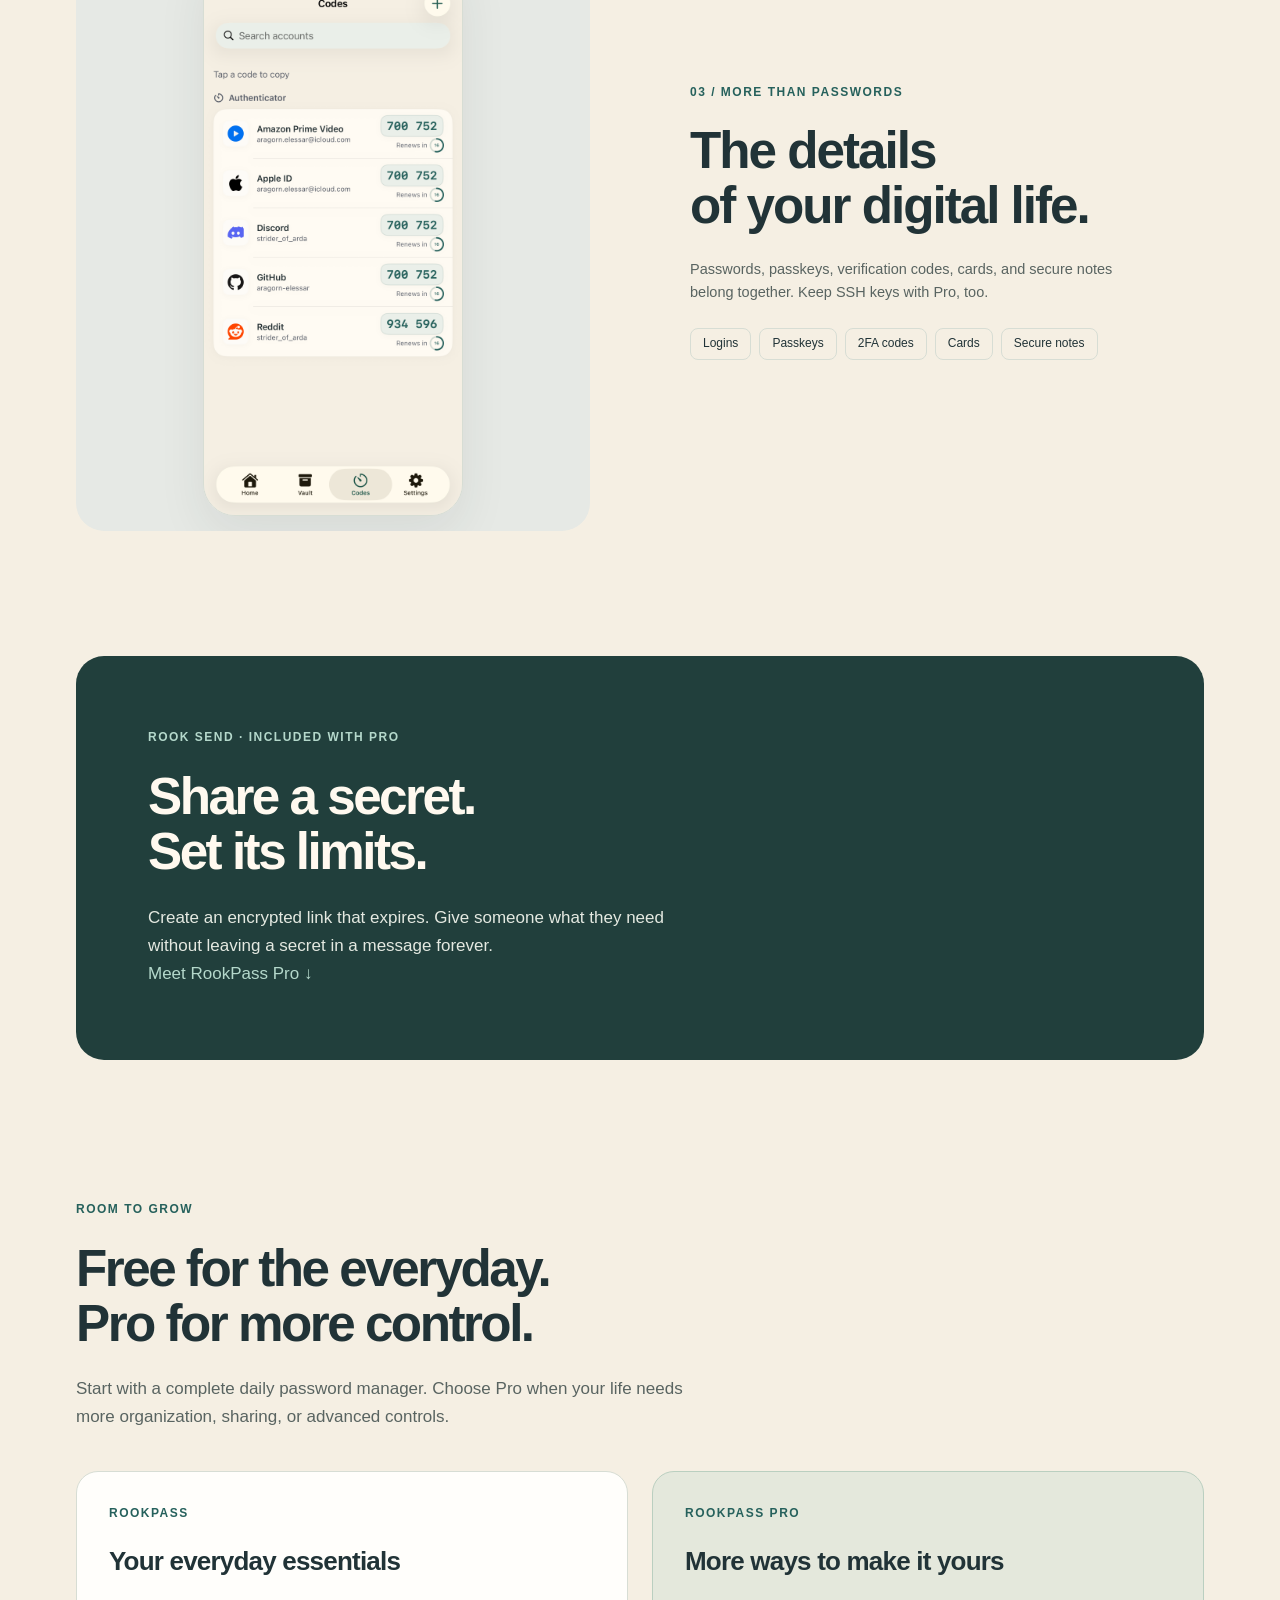
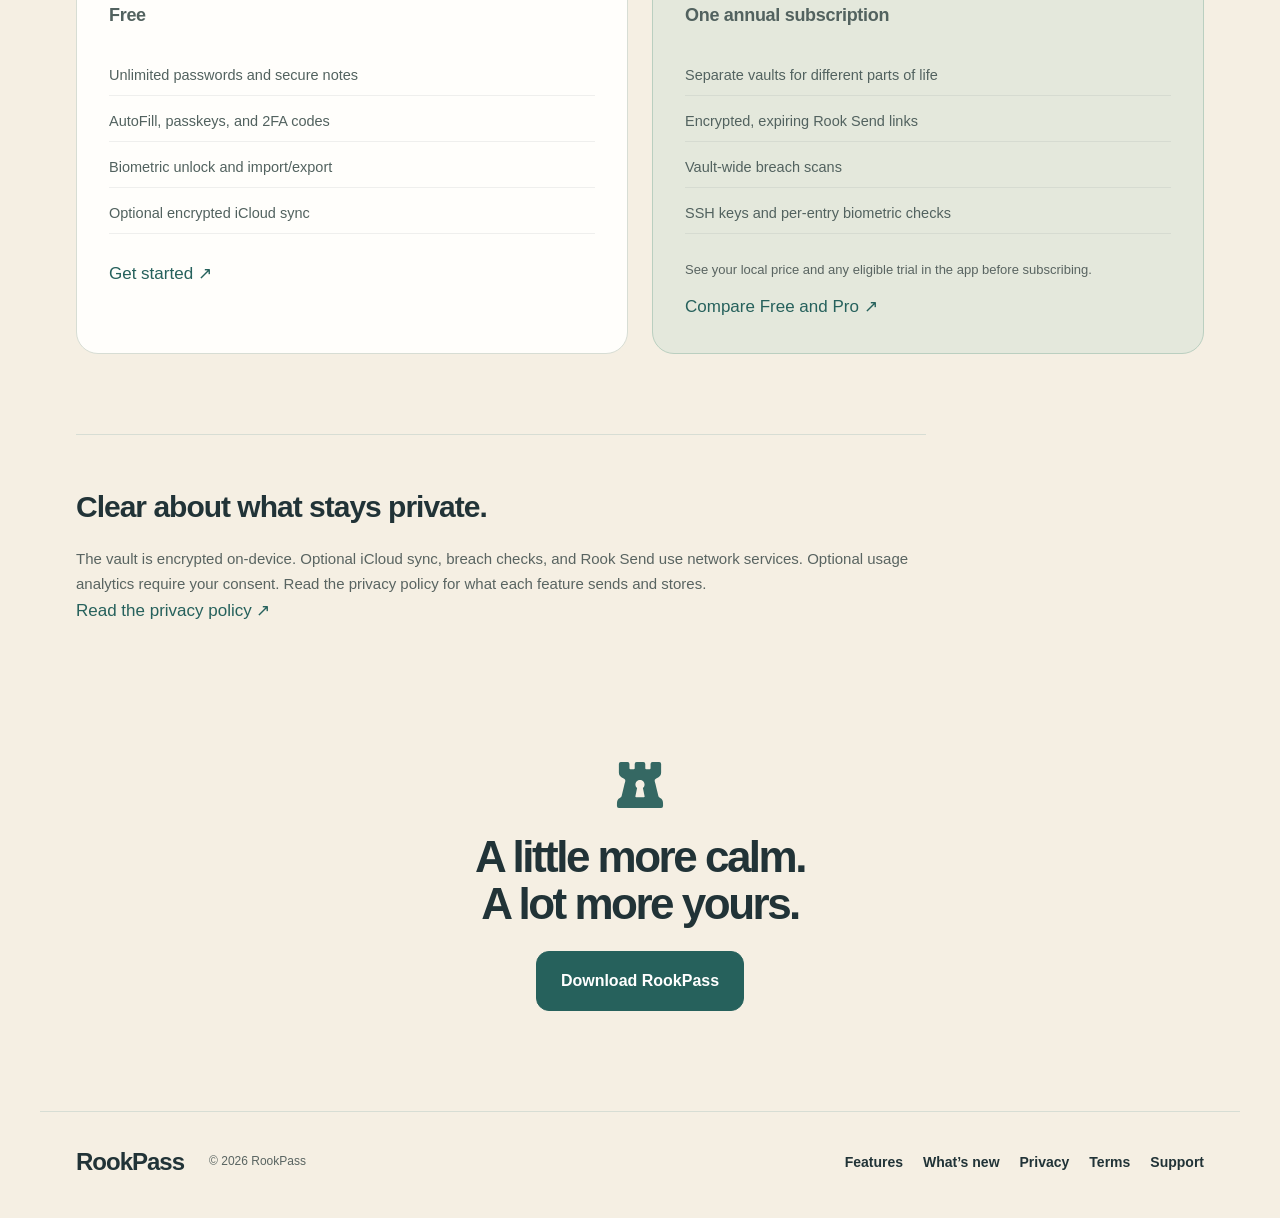
==== commit 2618c29a: "Publish flat teal RookPass rebrand Update the homepage, shared styling, flat rook assets and synthet" ====
--- a/index.html
+++ b/index.html
@@ -1,330 +1,28 @@
-<!DOCTYPE html>
-<html lang="en" data-theme="dark">
+<!doctype html>
+<html lang="en">
 <head>
-<meta charset="UTF-8">
-<meta name="viewport" content="width=device-width, initial-scale=1.0, viewport-fit=cover">
-<meta name="description" content="RookPass — a password manager that keeps your vault on your device. AES-256-GCM encrypted, no account required, no tracking.">
-<meta name="theme-color" content="#14151a">
-<meta name="color-scheme" content="dark">
+<meta charset="utf-8"><meta name="viewport" content="width=device-width,initial-scale=1">
 <title>RookPass — Your passwords. Where they belong.</title>
-<link rel="icon" type="image/png" sizes="32x32" href="assets/appicon.png?v=20260518c">
-<link rel="icon" type="image/png" sizes="192x192" href="assets/appicon.png?v=20260518c">
-<link rel="apple-touch-icon" href="assets/appicon.png?v=20260518c">
-<link rel="mask-icon" href="assets/appicon.png?v=20260518c" color="#6173ff">
-<link rel="stylesheet" href="assets/style.css?v=site-shell-8">
-<style>
-/* ── Landing-page extras ─────────────────────────────────────────── */
-.lp-section {
-  width: 100%;
-  max-width: 980px;
-  text-align: left;
-}
-.lp-section-label {
-  font-size: 11px;
-  font-weight: 700;
-  text-transform: uppercase;
-  letter-spacing: 0.9px;
-  color: var(--accent);
-  margin-bottom: 6px;
-}
-.lp-section-title {
-  font-size: clamp(20px, 2.6vw, 26px);
-  font-weight: 700;
-  letter-spacing: -0.5px;
-  color: var(--text);
-  margin-bottom: 20px;
-}
-
-/* Feature grid */
-.feat-grid {
-  display: grid;
-  grid-template-columns: repeat(3, minmax(0, 1fr));
-  gap: 14px;
-}
-.feat-card {
-  background: linear-gradient(180deg, rgba(255,255,255,0.045), rgba(255,255,255,0.018)), var(--card);
-  border: 1px solid var(--border);
-  border-radius: 16px;
-  padding: 20px 20px 18px;
-  transition: transform 0.22s ease, border-color 0.22s ease;
-}
-.feat-card:hover {
-  transform: translateY(-2px);
-  border-color: rgba(124, 139, 255, 0.28);
-}
-.feat-icon {
-  width: 38px; height: 38px;
-  border-radius: 10px;
-  display: flex; align-items: center; justify-content: center;
-  font-size: 17px;
-  margin-bottom: 12px;
-}
-.feat-card h3 {
-  font-size: 14.5px;
-  font-weight: 650;
-  color: var(--text);
-  margin-bottom: 5px;
-  letter-spacing: -0.15px;
-}
-.feat-card p {
-  font-size: 13px;
-  color: var(--text-muted);
-  line-height: 1.5;
-}
-
-
-/* CTA */
-.cta-block {
-  display: flex;
-  flex-direction: column;
-  align-items: center;
-  gap: 14px;
-  padding: 40px 24px;
-  text-align: center;
-  max-width: 520px;
-}
-.cta-block h2 {
-  font-size: clamp(22px, 3vw, 28px);
-  font-weight: 700;
-  letter-spacing: -0.5px;
-  color: var(--text);
-}
-.cta-block p {
-  font-size: 15px;
-  color: var(--text-muted);
-  line-height: 1.55;
-}
-.cta-btn {
-  display: inline-flex;
-  align-items: center;
-  gap: 9px;
-  background: var(--accent);
-  color: #fff;
-  font-size: 15px;
-  font-weight: 600;
-  padding: 13px 28px;
-  border-radius: 14px;
-  text-decoration: none;
-  transition: opacity 0.18s ease, transform 0.18s ease;
-  box-shadow: 0 4px 18px rgba(124, 139, 255, 0.35);
-}
-.cta-btn:hover { opacity: 0.88; transform: translateY(-1px); text-decoration: none; }
-.cta-btn svg { width: 20px; height: 20px; flex-shrink: 0; }
-.cta-note { font-size: 12px; color: var(--text-faint); }
-
-/* Section divider */
-.lp-divider {
-  width: 100%;
-  max-width: 980px;
-  border: none;
-  border-top: 1px solid var(--hairline);
-}
-
-/* Responsive */
-@media (min-width: 960px) {
-  .feat-grid { grid-template-columns: repeat(4, minmax(0, 1fr)); }
-}
-@media (max-width: 760px) {
-  .feat-grid { grid-template-columns: 1fr 1fr; }
-  .landing-main { justify-content: flex-start; }
-}
-@media (max-width: 480px) {
-  .feat-grid { grid-template-columns: 1fr; }
-}
-
-/* Trust badges */
-.trust-row {
-  display: flex;
-  flex-wrap: wrap;
-  justify-content: center;
-  gap: 8px;
-  margin-top: 18px;
-}
-.trust-badge {
-  display: inline-flex;
-  align-items: center;
-  gap: 5px;
-  font-size: 12px;
-  font-weight: 600;
-  letter-spacing: 0.2px;
-  color: var(--text-muted);
-  background: rgba(255,255,255,0.055);
-  border: 1px solid var(--hairline);
-  border-radius: 20px;
-  padding: 5px 12px;
-}
-.trust-badge.highlight {
-  color: var(--accent);
-  background: rgba(124,139,255,0.10);
-  border-color: rgba(124,139,255,0.25);
-}
-</style>
+<meta name="description" content="Private password management for iPhone. An encrypted vault, AutoFill, passkeys, and 2FA. Free at its core. No RookPass account required.">
+<meta name="theme-color" content="#f5efe3"><link rel="icon" href="assets/appicon.png?v=flat-teal-1"><link rel="apple-touch-icon" href="assets/appicon.png?v=flat-teal-1"><link rel="stylesheet" href="assets/style.css?v=flat-teal-1"><link rel="stylesheet" href="assets/rook-native.css?v=flat-teal-1">
 </head>
-<body class="landing">
-
-<nav class="subpage-nav">
-  <a class="brand" href="index.html" aria-label="RookPass home" aria-current="page">
-    <img src="assets/appicon.png?v=20260518c" alt="" aria-hidden="true">
-    <span>RookPass</span>
-  </a>
-  <div class="landing-nav-links">
-    <a href="features.html">Features</a>
-    <a href="changelog.html">What&#x2019;s New</a>
-    <a href="privacy.html">Privacy</a>
-    <a href="terms.html">Terms</a>
-    <a href="mailto:support@rookpass.com">Support</a>
-    <a class="nav-btn" href="https://apps.apple.com/app/id6764725913" rel="noopener">Download</a>
-  </div>
-</nav>
-
-<main class="landing-main" style="justify-content:flex-start;">
-
-  <!-- Hero -->
-  <header class="hero-block">
-    <img class="icon" src="assets/appicon.png?v=20260518c" alt="RookPass app icon">
-    <h1>Your passwords.<br>Where they belong.</h1>
-    <p class="lede">Unlimited passwords, AutoFill, and built-in 2FA are free. Your vault is encrypted on your device, with no RookPass account required. Optional Pro adds sharing and advanced controls.</p>
-    <div class="trust-row">
-      <span class="trust-badge highlight">Free core features</span>
-      <span class="trust-badge">No account required</span>
-      <span class="trust-badge">On-device encrypted</span>
-      <span class="trust-badge">No ads, no tracking</span>
-    </div>
-  </header>
-
-  <!-- Three pillars -->
-  <section class="pillars" aria-label="Why RookPass">
-    <div class="pillar">
-      <span class="kicker">Security</span>
-      <p>AES-256-GCM vault with Argon2id key derivation. Your master key never leaves your device.</p>
-    </div>
-    <div class="pillar">
-      <span class="kicker">Privacy</span>
-      <p>No RookPass account required. Your vault is encrypted locally. Optional sync, sharing, and data choices are explained in our <a href="privacy.html">privacy policy</a>.</p>
-    </div>
-    <div class="pillar">
-      <span class="kicker">Complete</span>
-      <p>Passwords, passkeys, TOTP codes, and structured items are included free. Pro adds SSH keys and encrypted sharing. <a href="features.html">Compare Free and Pro</a>.</p>
-    </div>
-  </section>
-
-  <hr class="lp-divider">
-
-  <!-- Feature grid -->
-  <section class="lp-section" aria-label="Features">
-    <div class="lp-section-label">Everything included</div>
-    <div class="lp-section-title">Built for people who care about their security</div>
-
-    <div class="feat-grid">
-
-      <div class="feat-card">
-        <div class="feat-icon" style="background:rgba(124,139,255,0.14);">
-          <svg width="19" height="19" viewBox="0 0 24 24" fill="none" stroke="rgba(124,139,255,0.9)" stroke-width="2" stroke-linecap="round" stroke-linejoin="round" aria-hidden="true"><rect x="3" y="11" width="18" height="11" rx="2"/><path d="M7 11V7a5 5 0 0 1 10 0v4"/></svg>
-        </div>
-        <h3>AES-256 Vault</h3>
-        <p>Every entry is encrypted with a key derived from your master password via Argon2id. Nothing is stored in plaintext.</p>
-      </div>
-
-      <div class="feat-card">
-        <div class="feat-icon" style="background:rgba(48,209,88,0.14);">
-          <svg width="19" height="19" viewBox="0 0 24 24" fill="none" stroke="rgba(48,209,88,0.9)" stroke-width="2" stroke-linecap="round" stroke-linejoin="round" aria-hidden="true"><circle cx="12" cy="8" r="4"/><path d="M4 20c0-4 3.6-7 8-7s8 3 8 7"/><path d="M15 5.3A4 4 0 0 1 12 12a4 4 0 0 1-3-6.7"/><path d="M18 8a6 6 0 0 0-4-5.6"/></svg>
-        </div>
-        <h3>Face ID &amp; Touch ID</h3>
-        <p>Biometric unlock with your master password held in the Secure Enclave. Falls back gracefully to PIN.</p>
-      </div>
-
-      <div class="feat-card">
-        <div class="feat-icon" style="background:rgba(191,90,242,0.14);">
-          <svg width="19" height="19" viewBox="0 0 24 24" fill="none" stroke="rgba(191,90,242,0.9)" stroke-width="2" stroke-linecap="round" stroke-linejoin="round" aria-hidden="true"><path d="M9 5H7a2 2 0 0 0-2 2v12a2 2 0 0 0 2 2h10a2 2 0 0 0 2-2V7a2 2 0 0 0-2-2h-2"/><rect x="9" y="3" width="6" height="4" rx="1"/><path d="M9 12h6M9 16h4"/></svg>
-        </div>
-        <h3>AutoFill Everywhere</h3>
-        <p>Fills passwords and passkeys in Safari and every app on iOS. Set RookPass as your Default Password App to also save new logins on form submit (iOS 26.2+).</p>
-      </div>
-
-      <div class="feat-card">
-        <div class="feat-icon" style="background:rgba(100,120,255,0.14);">
-          <svg width="19" height="19" viewBox="0 0 24 24" fill="none" stroke="rgba(100,120,255,0.9)" stroke-width="2" stroke-linecap="round" stroke-linejoin="round" aria-hidden="true"><circle cx="8" cy="15" r="4"/><path d="M12 15h8M16 11v8"/><path d="M10.4 11.6 19 3"/></svg>
-        </div>
-        <h3>Passkeys</h3>
-        <p>Register and sign in with WebAuthn passkeys through the RookPass AutoFill extension. Passwordless, phishing-resistant.</p>
-      </div>
-
-      <div class="feat-card">
-        <div class="feat-icon" style="background:rgba(255,159,10,0.14);">
-          <svg width="19" height="19" viewBox="0 0 24 24" fill="none" stroke="rgba(255,159,10,0.9)" stroke-width="2" stroke-linecap="round" stroke-linejoin="round" aria-hidden="true"><circle cx="12" cy="12" r="9"/><polyline points="12 7 12 12 15 15"/></svg>
-        </div>
-        <h3>Built-in Codes</h3>
-        <p>Full TOTP authenticator with QR scanner, live countdown, and a home screen widget for your most-used codes.</p>
-      </div>
-
-      <div class="feat-card">
-        <div class="feat-icon" style="background:rgba(214,166,78,0.16);">
-          <svg width="19" height="19" viewBox="0 0 24 24" fill="none" stroke="rgba(214,166,78,0.92)" stroke-width="2" stroke-linecap="round" stroke-linejoin="round" aria-hidden="true"><path d="M12 3a9 9 0 1 0 0 18h1.2a2.3 2.3 0 0 0 0-4.6H12a2 2 0 0 1 0-4h6.2A2.8 2.8 0 0 0 21 9.6 6.6 6.6 0 0 0 12 3Z"/><circle cx="7.5" cy="10" r="1"/><circle cx="10" cy="7.5" r="1"/><circle cx="14.5" cy="7.5" r="1"/></svg>
-        </div>
-        <h3>Themes and Language</h3>
-        <p>Six hand-tuned themes and an in-app language picker make RookPass feel personal without turning Settings into a design lab.</p>
-      </div>
-
-      <div class="feat-card">
-        <div class="feat-icon" style="background:rgba(255,69,58,0.14);">
-          <svg width="19" height="19" viewBox="0 0 24 24" fill="none" stroke="rgba(255,69,58,0.9)" stroke-width="2" stroke-linecap="round" stroke-linejoin="round" aria-hidden="true"><path d="M12 22s8-4 8-10V5l-8-3-8 3v7c0 6 8 10 8 10z"/><path d="M9 12l2 2 4-4"/></svg>
-        </div>
-        <h3>Password Health</h3>
-        <p>Check weak, reused, and old passwords, plus individual breach checks, for free. Pro adds vault-wide breach scans and expiry reminders.</p>
-      </div>
-
-      <div class="feat-card">
-        <div class="feat-icon" style="background:rgba(48,209,88,0.14);">
-          <svg width="19" height="19" viewBox="0 0 24 24" fill="none" stroke="rgba(48,209,88,0.9)" stroke-width="2" stroke-linecap="round" stroke-linejoin="round" aria-hidden="true"><path d="M10 13a5 5 0 0 0 7.54.54l3-3a5 5 0 0 0-7.07-7.07l-1.72 1.71"/><path d="M14 11a5 5 0 0 0-7.54-.54l-3 3a5 5 0 0 0 7.07 7.07l1.71-1.71"/></svg>
-        </div>
-        <h3>Rook Send · Pro</h3>
-        <p>Share any vault entry as an encrypted, expiring link — no app required for the recipient. Key lives only in the URL fragment; our relay never sees it.</p>
-      </div>
-
-      <div class="feat-card">
-        <div class="feat-icon" style="background:rgba(255,159,10,0.14);">
-          <svg width="19" height="19" viewBox="0 0 24 24" fill="none" stroke="rgba(255,159,10,0.9)" stroke-width="2" stroke-linecap="round" stroke-linejoin="round" aria-hidden="true"><rect x="2" y="5" width="20" height="14" rx="2"/><path d="M2 10h20"/><path d="M6 15h4M14 15h4"/></svg>
-        </div>
-        <h3>Structured Items</h3>
-        <p>Store credit cards, identities, bank accounts, passports, driver's licenses, API credentials, and software licenses — not just passwords.</p>
-      </div>
-
-      <div class="feat-card">
-        <div class="feat-icon" style="background:rgba(124,139,255,0.14);">
-          <svg width="19" height="19" viewBox="0 0 24 24" fill="none" stroke="rgba(124,139,255,0.9)" stroke-width="2" stroke-linecap="round" stroke-linejoin="round" aria-hidden="true"><path d="M21 15v4a2 2 0 0 1-2 2H5a2 2 0 0 1-2-2v-4"/><polyline points="17 8 12 3 7 8"/><line x1="12" y1="3" x2="12" y2="15"/></svg>
-        </div>
-        <h3>Import &amp; Export</h3>
-        <p>Import supported files from Apple Passwords, 1Password, Bitwarden, and more. Export encrypted <code style="font-size:12px;">.rook</code> backups or CSV. <a href="switching.html">Follow the switching guide</a>.</p>
-      </div>
-
-    </div>
-  </section>
-
-  <hr class="lp-divider">
-
-  <!-- CTA -->
-  <div class="cta-block">
-    <h2>Ready to take back control of your passwords?</h2>
-    <p>Start with free password management. Choose Pro when you need its extra controls. <a href="features.html">See what is included</a>.</p>
-    <a class="cta-btn" href="https://apps.apple.com/app/id6764725913" rel="noopener">
-      <!-- Apple logo mark -->
-      <svg viewBox="0 0 24 24" fill="currentColor" aria-hidden="true"><path d="M18.71 19.5c-.83 1.24-1.71 2.45-3.05 2.47-1.34.03-1.77-.79-3.29-.79-1.53 0-2 .77-3.27.82-1.31.05-2.3-1.32-3.14-2.53C4.25 17 2.94 12.45 4.7 9.39c.87-1.52 2.43-2.48 4.12-2.51 1.28-.02 2.5.87 3.29.87.78 0 2.26-1.07 3.8-.91.65.03 2.47.26 3.64 1.98-.09.06-2.17 1.28-2.15 3.81.03 3.02 2.65 4.03 2.68 4.04-.03.07-.42 1.44-1.38 2.83M13 3.5c.73-.83 1.94-1.46 2.94-1.5.13 1.17-.34 2.35-1.04 3.19-.69.85-1.83 1.51-2.95 1.42-.15-1.15.41-2.35 1.05-3.11z"/></svg>
-      Download on the App Store
-    </a>
-    <span class="cta-note">iOS 17 or later required &middot; Free download &middot; Optional RookPass Pro includes a 7-day free trial for eligible new subscribers</span>
-  </div>
-
-</main>
-
-<footer class="landing-foot">
-  <span>© 2026 RookPass</span>
-  <nav class="links" aria-label="Footer">
-    <a href="privacy.html">Privacy</a>
-    <a href="terms.html">Terms</a>
-    <a href="switching.html">Switching guide</a>
-    <a href="mailto:support@rookpass.com">Support</a>
-  </nav>
-</footer>
-
-</body>
-</html>
+<body>
+<a class="skip" href="#main">Skip to content</a>
+<header class="site-header"><a class="brand" href="index.html" aria-label="RookPass home"><img src="assets/rook-flat-53cf612a3c.svg" width="36" height="36" alt="">RookPass</a><nav aria-label="Main"><a href="features.html">Features</a><a href="#pro">Free &amp; Pro</a><a href="switching.html">Switching guide</a><a href="privacy.html">Privacy</a><a class="button small" href="https://apps.apple.com/app/id6764725913">Get RookPass</a></nav></header>
+<main id="main">
+<section class="hero">
+<div><p class="eyebrow">A private place for everyday life</p><h1>Your passwords.<br><span>Where they belong.</span></h1><p class="intro">A calm, capable password manager for iPhone. Your vault stays encrypted under your control. No RookPass account required.</p><a class="button" href="https://apps.apple.com/app/id6764725913">Download on the App Store <span aria-hidden="true">↗</span></a><p class="caption">Free at its core. More control with Pro.</p><div class="principles"><span>On-device encryption</span><span>No advertising</span><span>Optional iCloud sync</span></div></div>
+<figure class="hero-product"><div class="product-label"><span>Your space. Ready when you are.</span><span aria-hidden="true">01 / VAULT</span></div><img class="phone" src="assets/rebrand/light-02-Vault.png" width="1320" height="2868" alt="RookPass vault with search, favorites, and clearly labeled login entries"><figcaption>Real app screens. Sample entries.</figcaption></figure>
+</section>
+<section class="ownership" aria-labelledby="ownership-title"><p class="eyebrow">Private by design</p><h2 id="ownership-title">Everything starts<br>on your device.</h2><div class="ownership-grid"><p>Your vault is encrypted on your iPhone. Turn on encrypted iCloud sync when you want it. You never need to create a RookPass account.</p><div class="storage-diagram" aria-label="Your vault is encrypted on your iPhone, with optional encrypted iCloud sync"><strong>Your vault</strong><span aria-hidden="true">↓</span><strong>Your iPhone · encrypted</strong><span aria-hidden="true">↓</span><span>Optional encrypted sync → iCloud</span></div></div></section>
+<section id="everyday" class="stories" aria-label="Everyday essentials">
+<article class="story"><div class="screen-stage"><img class="phone" loading="lazy" src="assets/rebrand/light-01-Home.png" width="1320" height="2868" alt="RookPass Home with quick vault search and favorite logins"></div><div><p class="eyebrow">01 / Less effort, every day</p><h2>Find it.<br>Fill it.<br>Get on with your day.</h2><p>Keep your favorites close. Search your vault in seconds. Enable iOS AutoFill to use passwords and passkeys in Safari and apps.</p><p class="feature-note">Unlimited passwords, AutoFill, passkeys, and built-in 2FA are part of the free core.</p></div></article>
+<article class="story reverse"><div class="screen-stage"><img class="phone" loading="lazy" src="assets/rebrand/light-04-Health.png" width="1320" height="2868" alt="Password Health with entries to review and categories of findings"></div><div><p class="eyebrow">02 / A clear next step</p><h2>Know what<br>needs attention.</h2><p>Review weak and reused passwords with practical next steps. Check an individual password for breaches, or scan your vault with Pro.</p><a href="features.html">Explore the features <span aria-hidden="true">↗</span></a></div></article>
+<article class="story"><div class="screen-stage"><img class="phone" loading="lazy" src="assets/rebrand/light-05-Codes.png" width="1320" height="2868" alt="Verification codes grouped with their account names and usernames"></div><div><p class="eyebrow">03 / More than passwords</p><h2>The details<br>of your digital life.</h2><p>Passwords, passkeys, verification codes, cards, and secure notes belong together. Keep SSH keys with Pro, too.</p><div class="type-list"><span>Logins</span><span>Passkeys</span><span>2FA codes</span><span>Cards</span><span>Secure notes</span></div></div></article>
+</section>
+<section class="sharing"><p class="eyebrow">Rook Send · included with Pro</p><h2>Share a secret.<br>Set its limits.</h2><p>Create an encrypted link that expires. Give someone what they need without leaving a secret in a message forever.</p><a href="#pro">Meet RookPass Pro <span aria-hidden="true">↓</span></a></section>
+<section id="pro" class="pricing"><div><p class="eyebrow">Room to grow</p><h2>Free for the everyday.<br>Pro for more control.</h2><p>Start with a complete daily password manager. Choose Pro when your life needs more organization, sharing, or advanced controls.</p></div><div class="plans"><article><p class="eyebrow">RookPass</p><h3>Your everyday essentials</h3><p class="plan-price">Free</p><ul><li>Unlimited passwords and secure notes</li><li>AutoFill, passkeys, and 2FA codes</li><li>Biometric unlock and import/export</li><li>Optional encrypted iCloud sync</li></ul><a href="https://apps.apple.com/app/id6764725913">Get started <span aria-hidden="true">↗</span></a></article><article class="pro-plan"><p class="eyebrow">RookPass Pro</p><h3>More ways to make it yours</h3><p class="plan-price">One annual subscription</p><ul><li>Separate vaults for different parts of life</li><li>Encrypted, expiring Rook Send links</li><li>Vault-wide breach scans</li><li>SSH keys and per-entry biometric checks</li></ul><p class="caption">See your local price and any eligible trial in the app before subscribing.</p><a href="features.html">Compare Free and Pro <span aria-hidden="true">↗</span></a></article></div></section>
+<section class="details"><h2>Clear about what stays private.</h2><p>The vault is encrypted on-device. Optional iCloud sync, breach checks, and Rook Send use network services. Optional usage analytics require your consent. Read the privacy policy for what each feature sends and stores.</p><a href="privacy.html">Read the privacy policy <span aria-hidden="true">↗</span></a></section>
+<section class="closing"><img src="assets/rook-flat-53cf612a3c.svg" width="48" height="48" alt=""><h2>A little more calm.<br>A lot more yours.</h2><a class="button" href="https://apps.apple.com/app/id6764725913">Download RookPass</a></section>
+</main><footer><a class="brand" href="index.html">RookPass</a><span>© 2026 RookPass</span><nav aria-label="Footer"><a href="features.html">Features</a><a href="changelog.html">What’s new</a><a href="privacy.html">Privacy</a><a href="terms.html">Terms</a><a href="mailto:support@rookpass.com">Support</a></nav></footer>
+</body></html>
--- a/assets/style.css
+++ b/assets/style.css
@@ -768,3 +768,9 @@
 .pill-fix      { background: color-mix(in srgb, var(--green) 16%, transparent);    color: var(--green); }
 .pill-improve  { background: color-mix(in srgb, var(--orange) 16%, transparent);   color: var(--orange); }
 .pill-security { background: color-mix(in srgb, var(--red) 16%, transparent);      color: var(--red); }
+
+/* Rook Native: canonical public-site appearance. */
+:root{--bg:#f5efe3;--bg-2:#eee8dc;--bg-elevated:#fffcf5;--card:#fffcf5;--card-2:#e7ebe2;--border:#d4dbd2;--hairline:#e1e3da;--text:#213337;--text-muted:#52625f;--text-faint:#626e69;--accent:#26615c;--accent-2:#1c4e49;--accent-soft:#e1e8de;--green:#22634a;--orange:#885319;--red:#a63834;color-scheme:light}
+body{background:var(--bg)}.subpage-nav{background:#f5efe3f5;border-bottom:1px solid var(--border);backdrop-filter:blur(12px)}.subpage-nav .brand img{width:34px;height:34px;border-radius:0;box-shadow:none}.subpage-nav .brand span{font-size:23px;font-weight:750;letter-spacing:-.8px}.page-header h1{background:none;color:var(--text);-webkit-text-fill-color:var(--text)}.compare-card,.compare-table-wrap,.cta-band,.callout{background:var(--card);box-shadow:0 8px 24px #21333708}.compare-hero h1{background:none;color:var(--text);-webkit-text-fill-color:var(--text)}.button,.landing-nav-links .nav-btn{background:var(--accent);color:white;border:1px solid var(--accent);box-shadow:none}.button:hover,.landing-nav-links .nav-btn:hover{background:var(--accent-2);border-color:var(--accent-2);color:white}.button-ghost{background:var(--card);color:var(--accent)}.compare-table .group-row td,.compare-table thead th{background:var(--accent-soft)}a:focus-visible,button:focus-visible,input:focus-visible{outline:3px solid var(--accent);outline-offset:4px}.skip{position:absolute;top:-100px;left:20px;padding:12px;background:var(--card);z-index:100}.skip:focus{top:10px}
+@media(max-width:760px){.subpage-nav{align-items:flex-start;flex-wrap:wrap;gap:16px;padding:20px}.landing-nav-links{display:flex;flex-wrap:wrap;gap:14px;width:100%}.landing-nav-links a{display:inline}.page-header h1{font-size:clamp(36px,10vw,48px)}.compare-hero h1{font-size:clamp(34px,10vw,48px)}.compare-table{min-width:0;table-layout:fixed}.compare-table td,.compare-table th{padding:12px 8px;overflow-wrap:anywhere}.compare-table th:first-child{width:46%}.compare-shell{padding-left:16px;padding-right:16px}.changes li{align-items:flex-start;flex-wrap:wrap}.subpage-foot{flex-wrap:wrap}}
+@media(prefers-reduced-motion:reduce){html{scroll-behavior:auto}*,*::before,*::after{animation:none!important;transition:none!important}}
--- a/assets/rook-native.css
+++ b/assets/rook-native.css
@@ -0,0 +1,7 @@
+:root{color-scheme:light;--paper:#f5efe3;--ink:#213337;--muted:#596461;--blue:#26615c;--line:#d7ddd4;--surface:#fffefb}*{box-sizing:border-box}html{scroll-behavior:smooth;scroll-padding-top:32px}body{margin:0;background:var(--paper);color:var(--ink);font:17px/1.65 -apple-system,BlinkMacSystemFont,"Segoe UI",sans-serif;-webkit-font-smoothing:antialiased}a{color:var(--blue);text-decoration:none}a:hover{text-decoration:underline}a:focus-visible{outline:3px solid var(--blue);outline-offset:6px;border-radius:4px}img{max-width:100%;height:auto;display:block}.site-header,main,footer{max-width:1200px;margin:auto;padding:0 36px}.site-header{display:flex;align-items:center;justify-content:space-between;gap:24px;padding-top:28px;padding-bottom:28px}.brand{display:flex;align-items:center;gap:10px;font-weight:750;font-size:24px;letter-spacing:-1px;color:var(--ink)}nav{display:flex;align-items:center;flex-wrap:wrap;gap:26px}nav a{font-size:14px;font-weight:550;color:var(--ink)}.button{display:inline-flex;align-items:center;justify-content:center;gap:28px;background:var(--blue);color:#fff;padding:16px 24px;border-radius:13px;font-weight:600;font-size:16px}.button:hover{background:#1c4e49;text-decoration:none}.button.small{padding:10px 16px;font-size:13px}.hero{display:grid;grid-template-columns:1.15fr 1fr;gap:64px;align-items:center;padding:60px 0 100px}.eyebrow{font-size:12px;font-weight:650;letter-spacing:1.5px;text-transform:uppercase;color:var(--blue);margin:0 0 22px}h1,h2,h3{line-height:1.07;letter-spacing:-2.5px;margin:0 0 24px}h1{font-size:clamp(42px,4.7vw,64px);font-weight:720}h1 span{color:var(--blue)}h2{font-size:clamp(34px,4vw,52px);font-weight:650}h3{font-size:26px;letter-spacing:-.8px;line-height:1.2}.intro{font-size:19px;line-height:1.7;max-width:460px;margin:28px 0}.caption,figcaption{font-size:13px;color:var(--muted)}.principles{border-top:1px solid var(--line);padding-top:24px;margin-top:36px;display:flex;flex-wrap:wrap;gap:10px 22px;font-size:12px;color:var(--muted)}.hero-product{margin:0;background:#e7e9e5;border:1px solid #dbdeda;border-radius:32px;padding:24px 30px 18px;overflow:hidden}.product-label{display:flex;justify-content:space-between;gap:12px;font-size:10px;color:var(--muted);margin-bottom:24px}.phone{width:280px;border-radius:30px;box-shadow:0 24px 54px #18223620;border:6px solid #25272b;margin:auto}.hero-product .phone{width:290px}.hero-product figcaption{text-align:center;margin-top:20px;font-size:11px}.ownership{border-top:1px solid var(--line);padding:76px 0 60px}.ownership-grid{display:grid;grid-template-columns:1fr 1fr;gap:100px;align-items:start}.ownership-grid p{max-width:470px;color:var(--muted)}.storage-diagram{display:flex;align-items:center;flex-direction:column;gap:10px;background:var(--surface);border:1px solid var(--line);border-radius:20px;padding:28px;font-size:15px}.storage-diagram>span{color:var(--muted)}.story{display:grid;grid-template-columns:1fr 1fr;gap:100px;align-items:center;padding:65px 0}.story.reverse .screen-stage{order:2}.story p:not(.eyebrow){color:var(--muted);max-width:440px}.screen-stage{background:#e6e9e5;border-radius:28px;padding:42px 30px;max-height:620px;overflow:hidden}.screen-stage.graphite{background:#242628}.screen-stage .phone{width:260px}.feature-note{border-left:2px solid var(--blue);padding-left:18px;font-size:14px;margin-top:28px}.type-list{display:flex;flex-wrap:wrap;gap:8px;margin-top:24px}.type-list span{border:1px solid var(--line);border-radius:8px;padding:5px 12px;font-size:12px}.sharing{padding:72px;border-radius:28px;background:#22262c;color:#f8f6ef;margin:60px 0}.sharing .eyebrow,.sharing a{color:#a7c3f8}.sharing p:not(.eyebrow){max-width:560px;color:#c4c7cf}.pricing{padding:80px 0}.pricing>div>p:not(.eyebrow){max-width:630px;color:var(--muted)}.plans{display:grid;grid-template-columns:1fr 1fr;gap:24px;margin-top:40px}.plans article{padding:32px;border:1px solid var(--line);border-radius:22px;background:var(--surface)}.plans article.pro-plan{border-color:#b5c5e1;background:#e9eef6}.plan-price{font-size:18px;font-weight:650;letter-spacing:-.3px}.plans ul{list-style:none;padding:0;font-size:15px;color:var(--muted);margin:26px 0}.plans li{padding:8px 0;border-bottom:1px solid #21333712}.details{border-top:1px solid var(--line);padding:56px 0;max-width:850px}.details h2{font-size:30px;letter-spacing:-1px}.details p{color:var(--muted);font-size:15px}.closing{text-align:center;padding:80px 0 100px}.closing img{margin:0 auto 24px}.closing h2{font-size:44px}footer{border-top:1px solid var(--line);padding-top:30px;padding-bottom:36px;display:flex;align-items:center;gap:25px;flex-wrap:wrap}footer span{font-size:12px;color:var(--muted)}footer nav{margin-left:auto;gap:20px}.skip{position:absolute;top:-100px;left:20px;padding:12px;background:#fff;z-index:10}.skip:focus{top:10px}@media(max-width:800px){.site-header,main,footer{padding-left:22px;padding-right:22px}.site-header{align-items:flex-start}.site-header nav{gap:14px;justify-content:flex-end}.site-header nav a:not(.button){display:none}.hero{grid-template-columns:1fr;gap:40px;padding:38px 0 60px}h1{font-size:48px}.hero-product{max-width:440px;width:100%;margin:auto}.ownership-grid,.story,.plans{grid-template-columns:1fr;gap:28px}.ownership{padding:50px 0 20px}.story{padding:40px 0}.story .screen-stage,.story.reverse .screen-stage{order:2}.screen-stage{max-height:540px}.sharing{padding:32px;margin:32px 0}.pricing{padding:44px 0}.closing{padding:40px 0 64px}footer nav{margin-left:0}h2{letter-spacing:-1.5px}}@media(prefers-reduced-motion:reduce){html{scroll-behavior:auto}}
+
+/* Final flat-rook identity. */
+.site-header .brand img{width:36px;height:36px}.hero-product{background:#e4e8dc}.phone{border-radius:32px;border:1px solid #d7ddd4;box-shadow:0 18px 48px #21333714}.screen-stage.graphite{background:#dde5dc}.sharing{background:#e4e8dc}.product-label{color:#26615c}.site-header nav{gap:20px}.site-header .brand{white-space:nowrap}
+@media(max-width:800px){.site-header{flex-wrap:wrap}.site-header nav{justify-content:flex-start;width:100%;gap:16px}.site-header nav a:not(.button){display:inline}.site-header nav .button{margin-left:auto}.hero h1{font-size:clamp(38px,10vw,48px)}.brand{font-size:23px}.phone{border-radius:25px}}
+
+.stories h2{font-size:clamp(34px,4vw,52px);line-height:1.07;font-weight:650;letter-spacing:-2px;margin:0 0 24px}.sharing{background:#213f3c;color:#fff9ef}.sharing .eyebrow,.sharing a{color:#b4d8cb}.sharing p:not(.eyebrow){color:#e4e9e1}.plans article.pro-plan{border-color:#bacfc0;background:#e4e8dc}
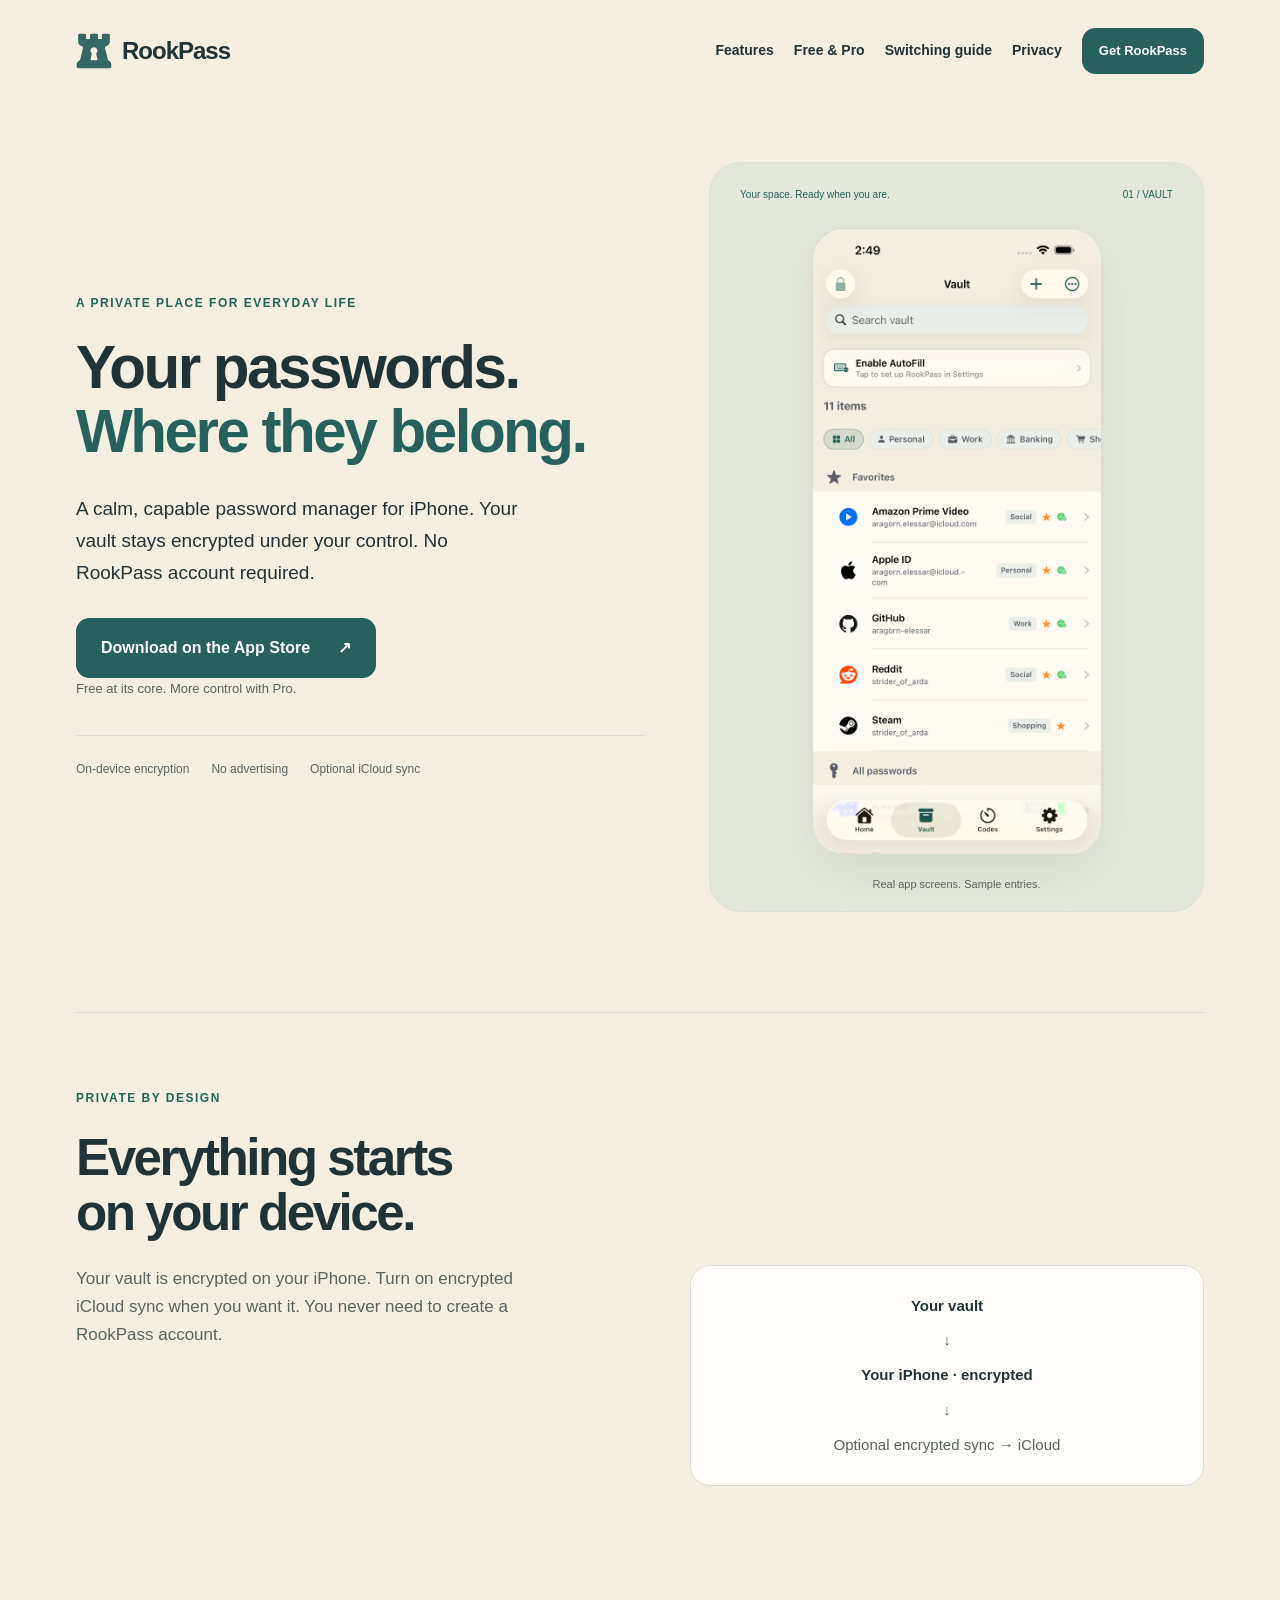
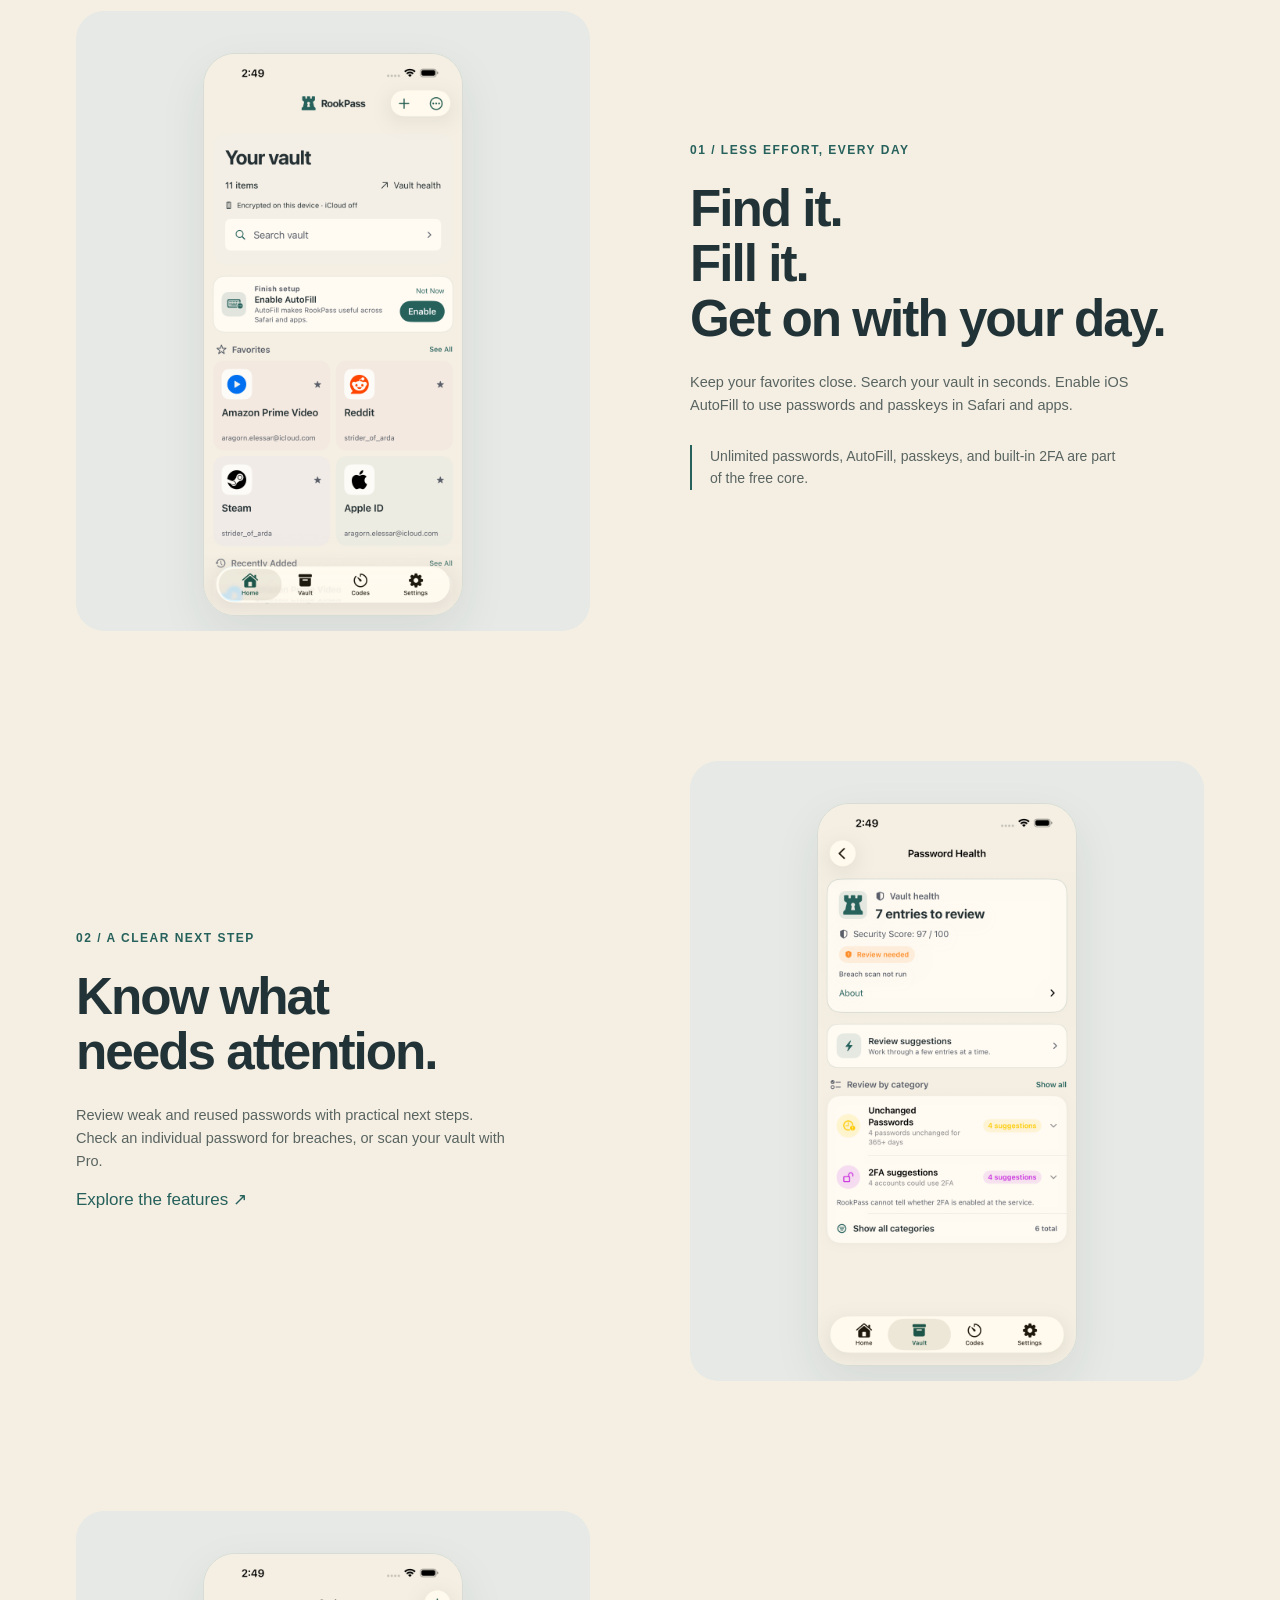
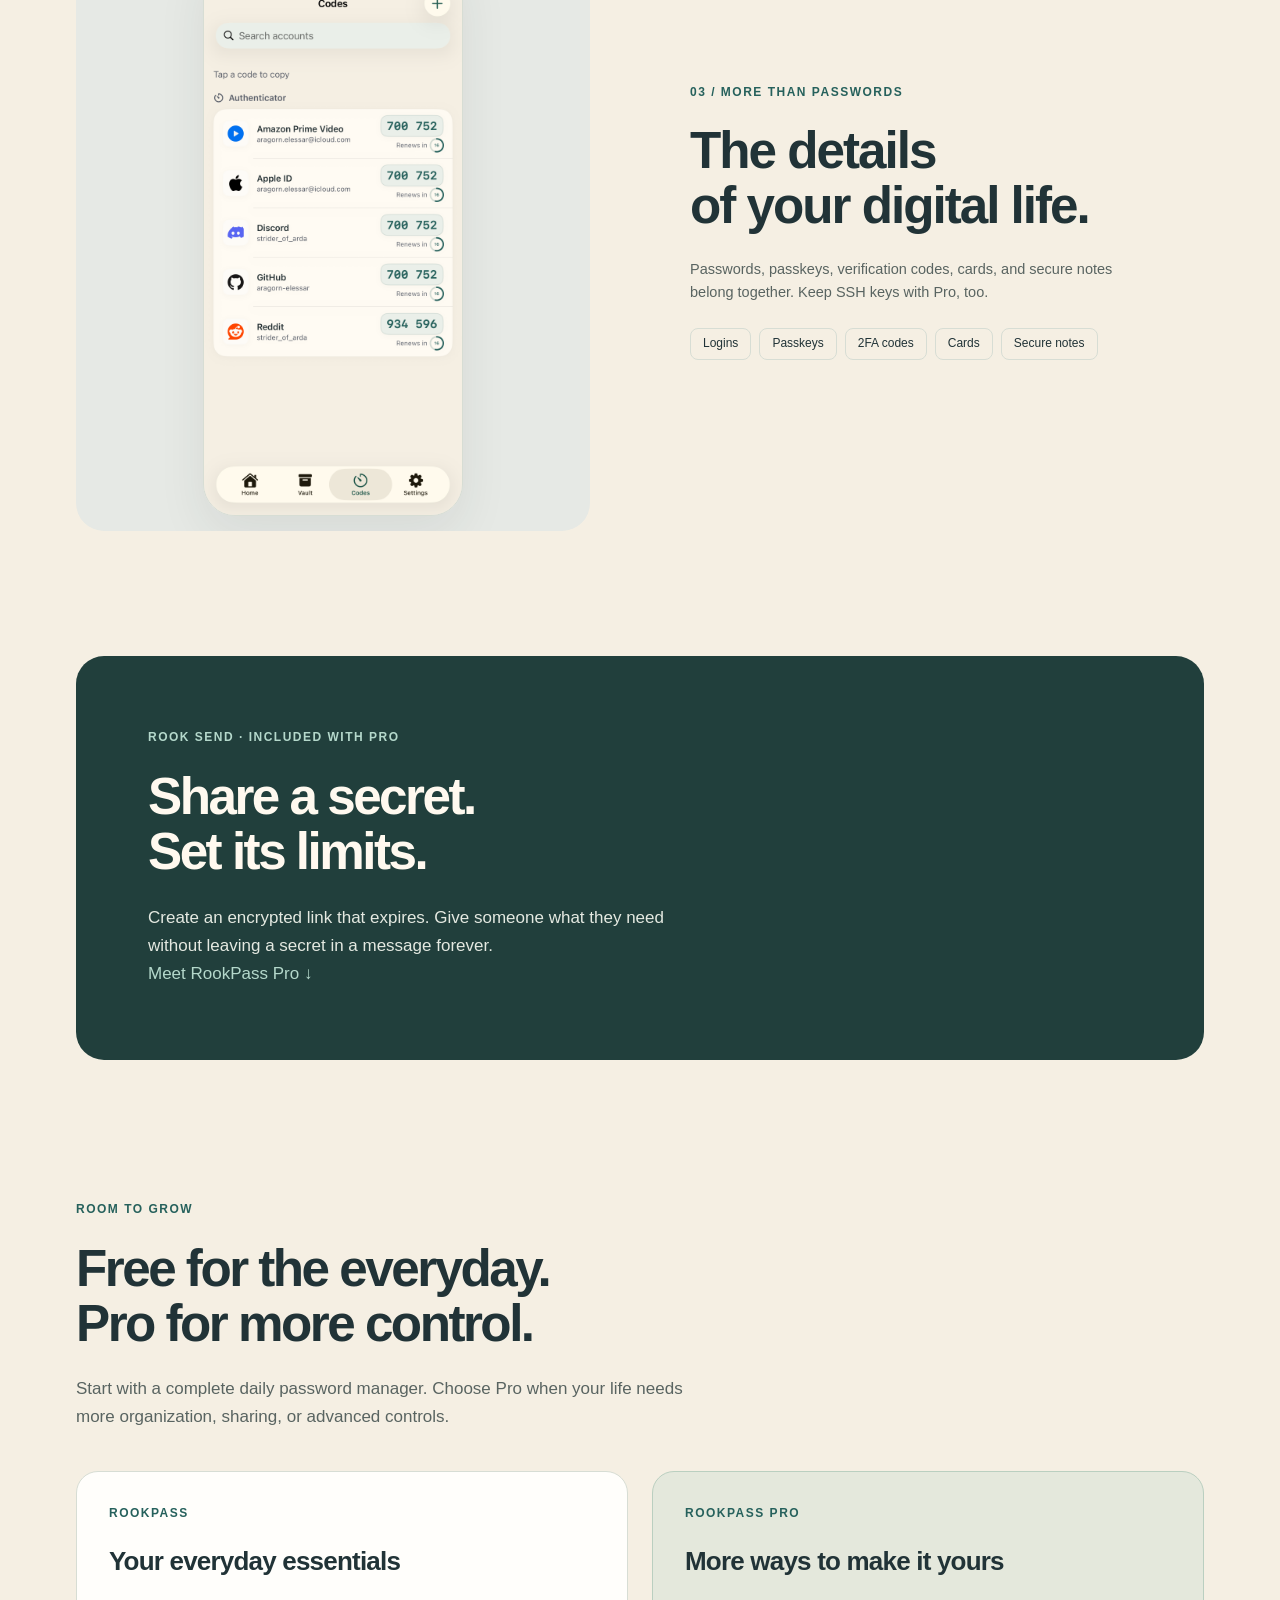
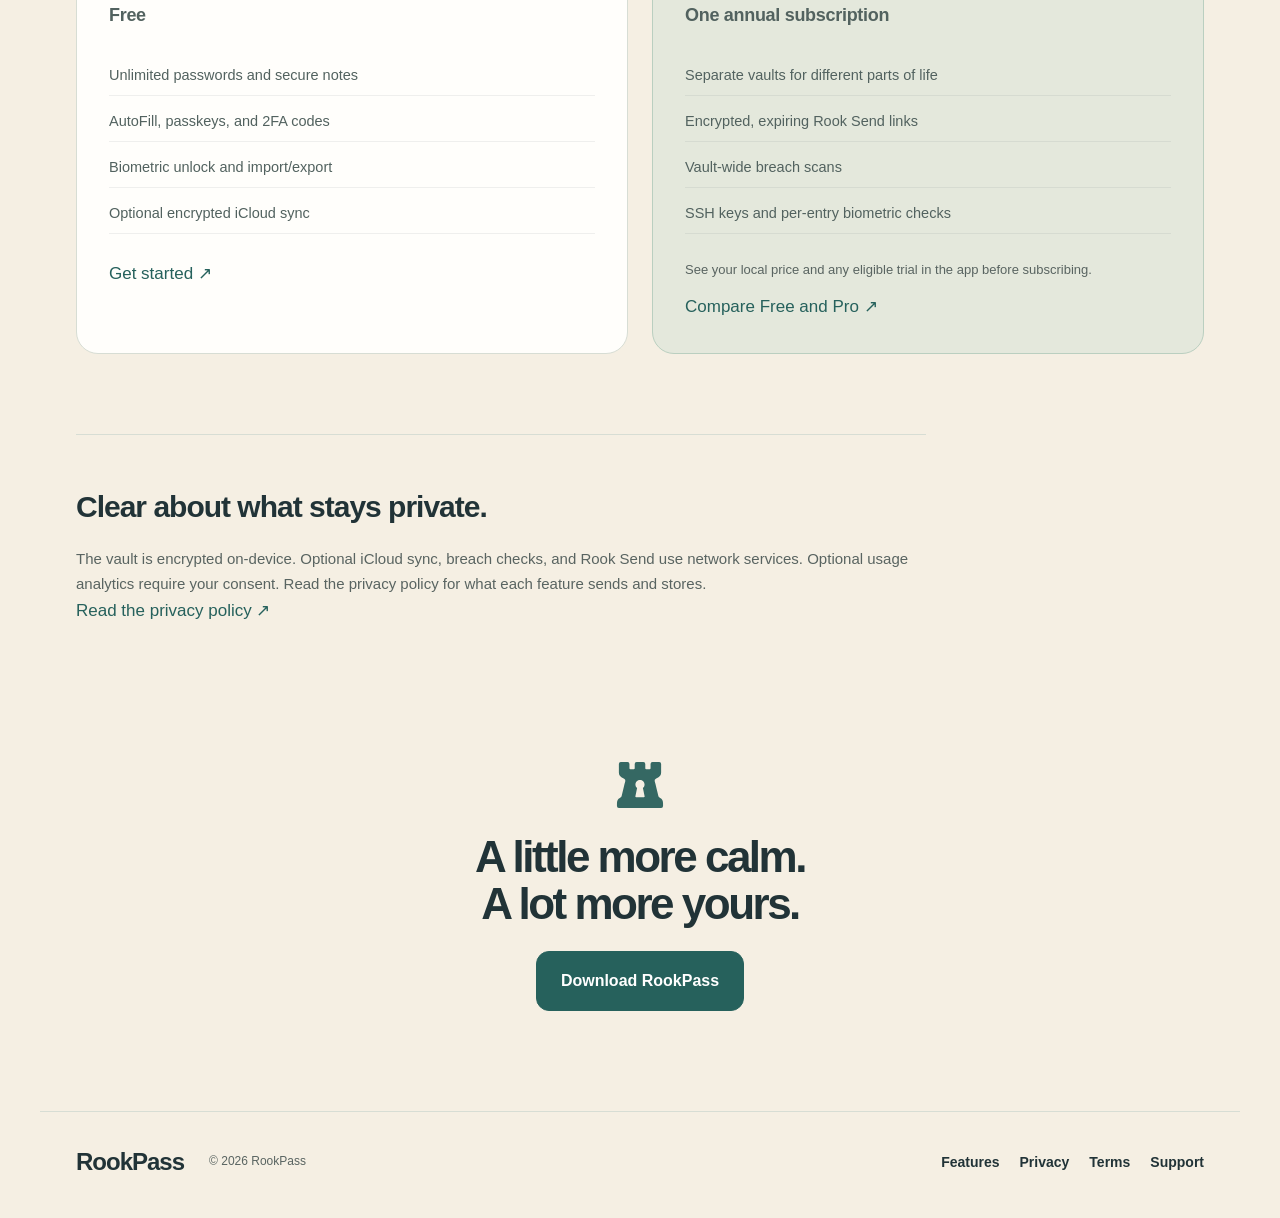
==== commit b2e92953: "Remove website What's New page and navigation links" ====
--- a/index.html
+++ b/index.html
@@ -24,5 +24,5 @@
 <section id="pro" class="pricing"><div><p class="eyebrow">Room to grow</p><h2>Free for the everyday.<br>Pro for more control.</h2><p>Start with a complete daily password manager. Choose Pro when your life needs more organization, sharing, or advanced controls.</p></div><div class="plans"><article><p class="eyebrow">RookPass</p><h3>Your everyday essentials</h3><p class="plan-price">Free</p><ul><li>Unlimited passwords and secure notes</li><li>AutoFill, passkeys, and 2FA codes</li><li>Biometric unlock and import/export</li><li>Optional encrypted iCloud sync</li></ul><a href="https://apps.apple.com/app/id6764725913">Get started <span aria-hidden="true">↗</span></a></article><article class="pro-plan"><p class="eyebrow">RookPass Pro</p><h3>More ways to make it yours</h3><p class="plan-price">One annual subscription</p><ul><li>Separate vaults for different parts of life</li><li>Encrypted, expiring Rook Send links</li><li>Vault-wide breach scans</li><li>SSH keys and per-entry biometric checks</li></ul><p class="caption">See your local price and any eligible trial in the app before subscribing.</p><a href="features.html">Compare Free and Pro <span aria-hidden="true">↗</span></a></article></div></section>
 <section class="details"><h2>Clear about what stays private.</h2><p>The vault is encrypted on-device. Optional iCloud sync, breach checks, and Rook Send use network services. Optional usage analytics require your consent. Read the privacy policy for what each feature sends and stores.</p><a href="privacy.html">Read the privacy policy <span aria-hidden="true">↗</span></a></section>
 <section class="closing"><img src="assets/rook-flat-53cf612a3c.svg" width="48" height="48" alt=""><h2>A little more calm.<br>A lot more yours.</h2><a class="button" href="https://apps.apple.com/app/id6764725913">Download RookPass</a></section>
-</main><footer><a class="brand" href="index.html">RookPass</a><span>© 2026 RookPass</span><nav aria-label="Footer"><a href="features.html">Features</a><a href="changelog.html">What’s new</a><a href="privacy.html">Privacy</a><a href="terms.html">Terms</a><a href="mailto:support@rookpass.com">Support</a></nav></footer>
+</main><footer><a class="brand" href="index.html">RookPass</a><span>© 2026 RookPass</span><nav aria-label="Footer"><a href="features.html">Features</a><a href="privacy.html">Privacy</a><a href="terms.html">Terms</a><a href="mailto:support@rookpass.com">Support</a></nav></footer>
 </body></html>
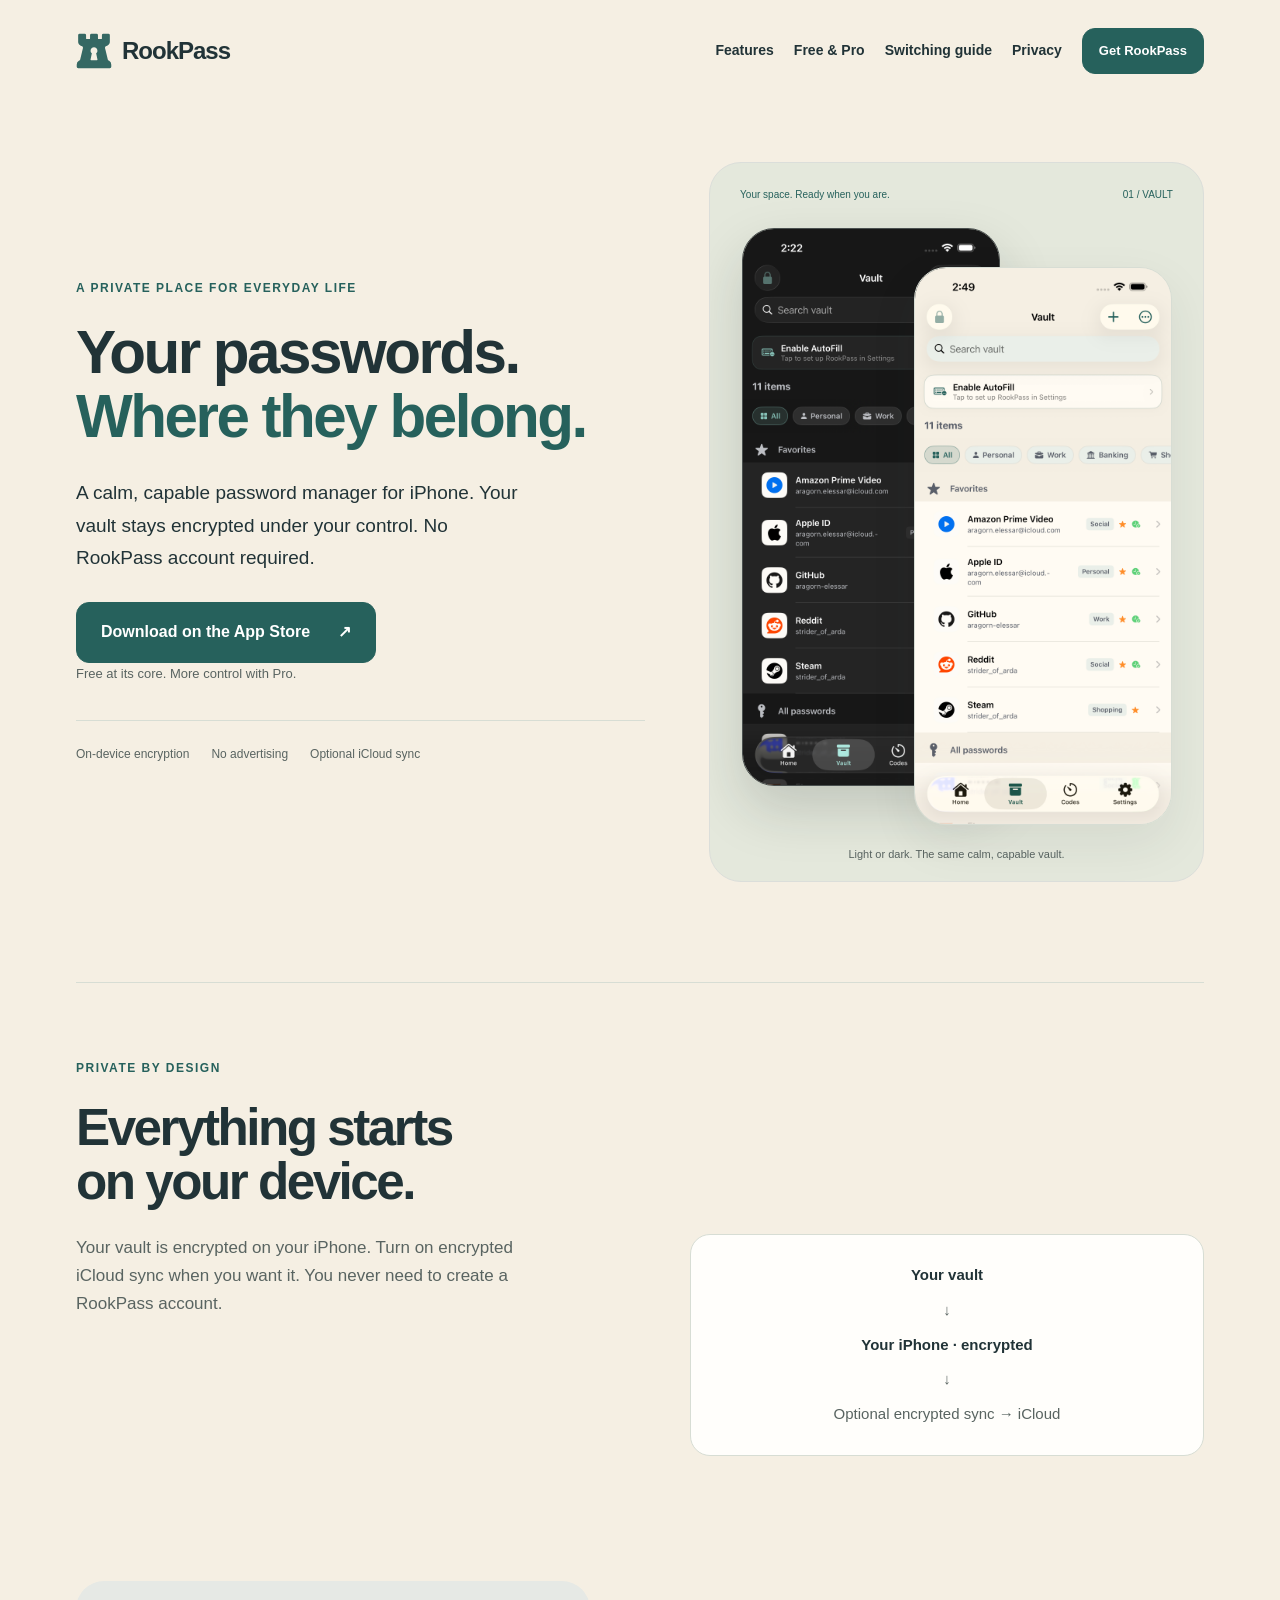
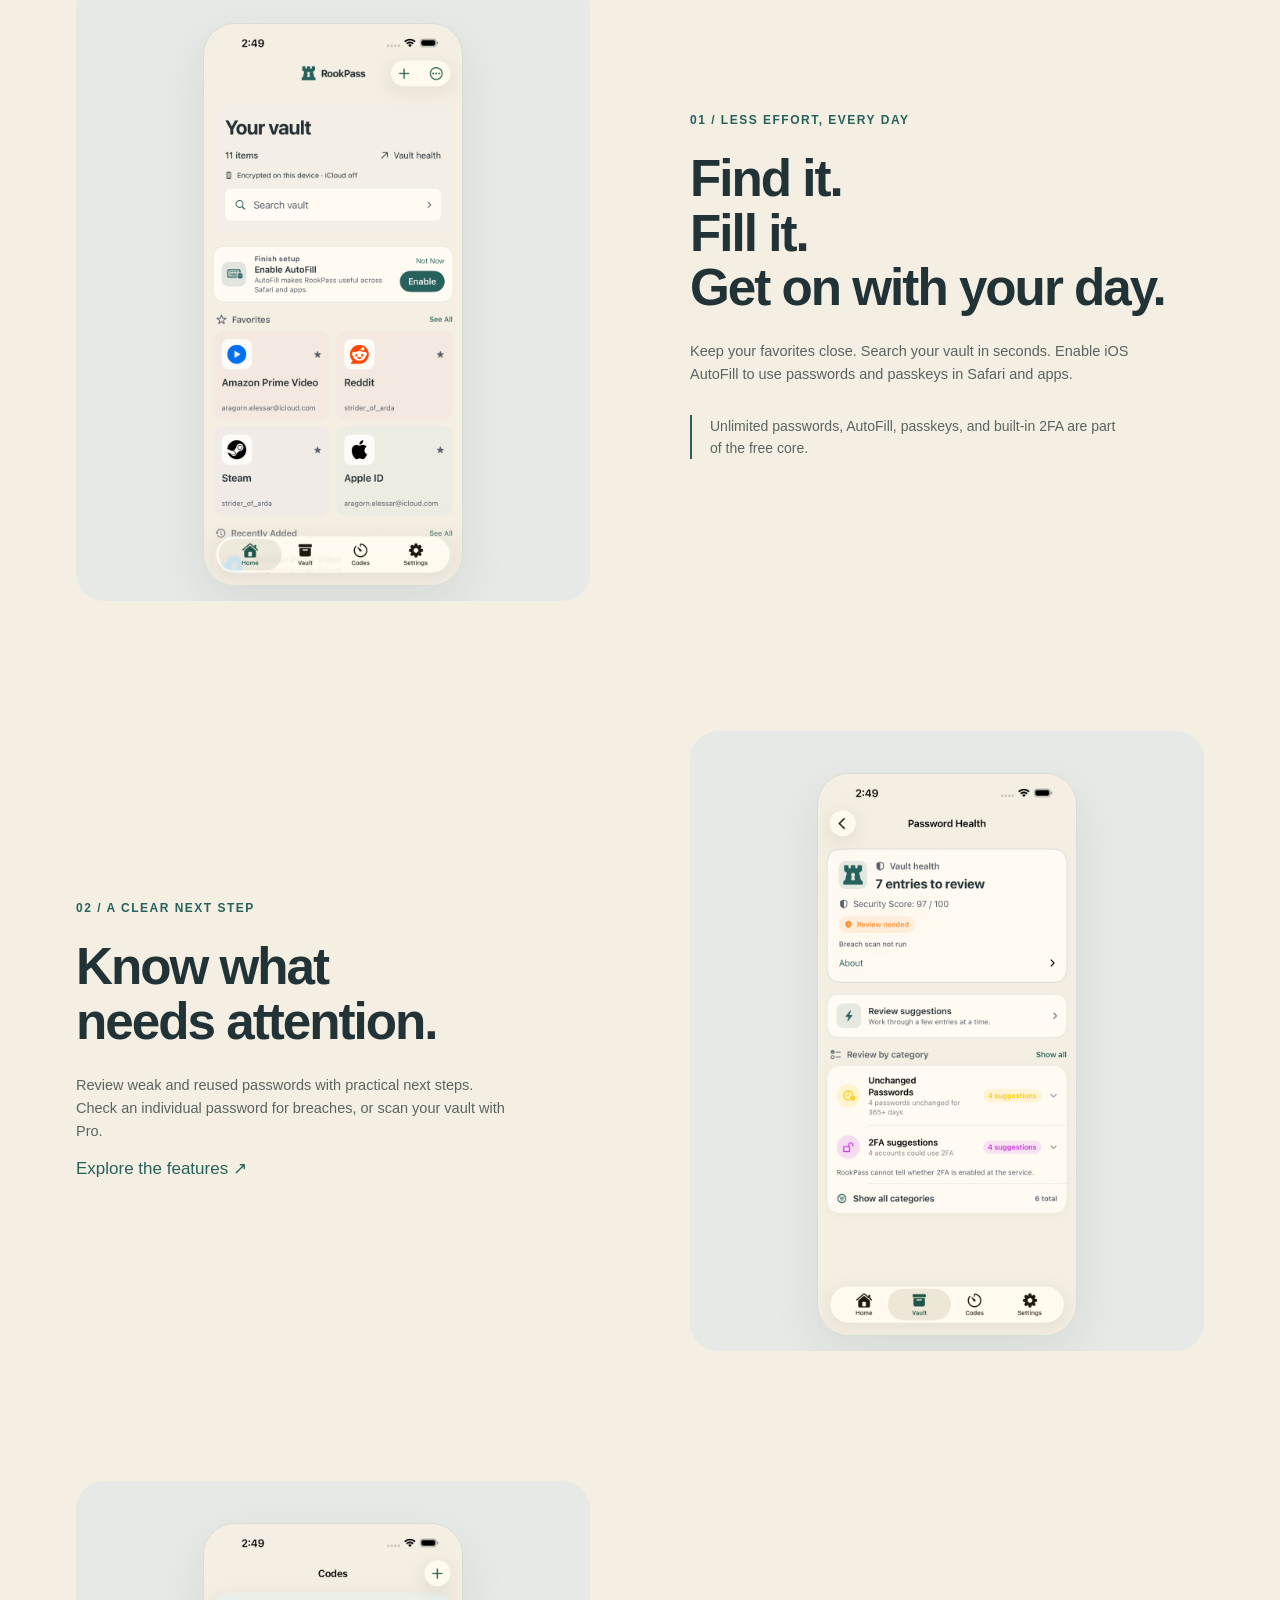
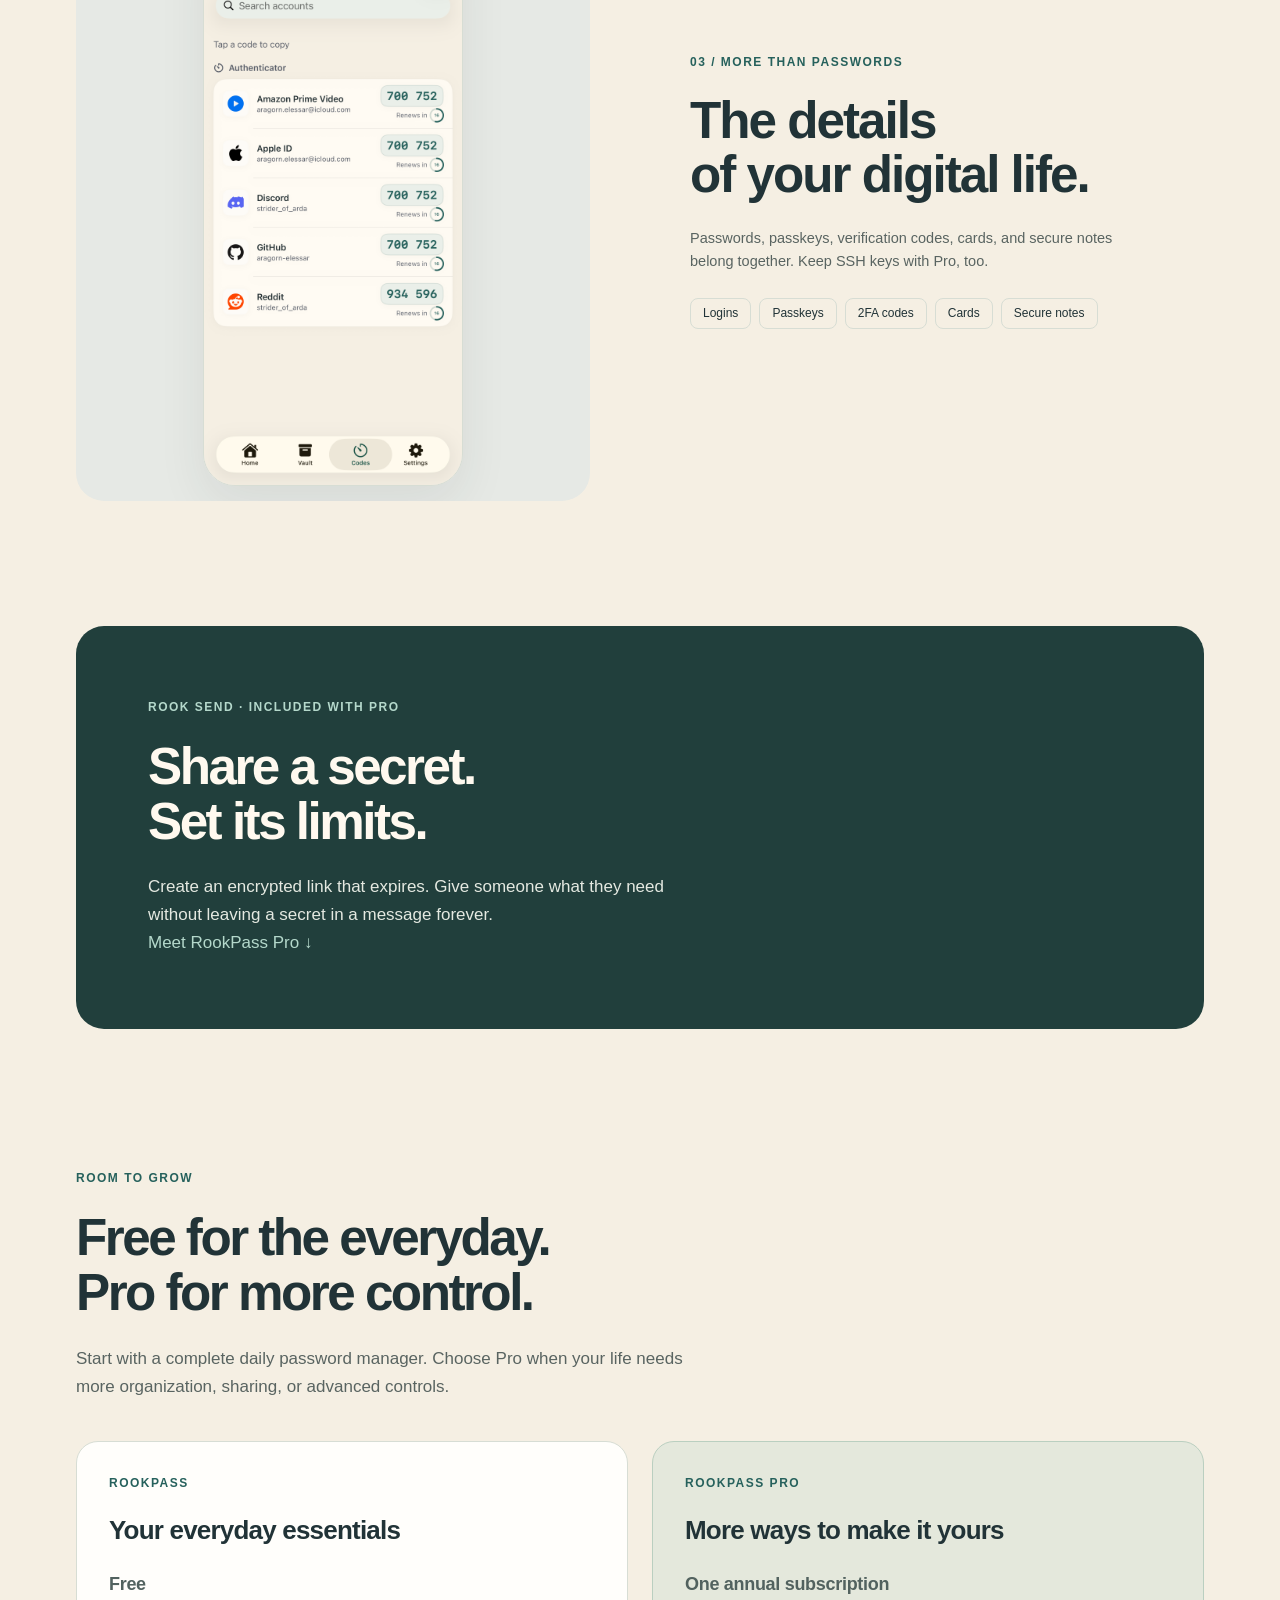
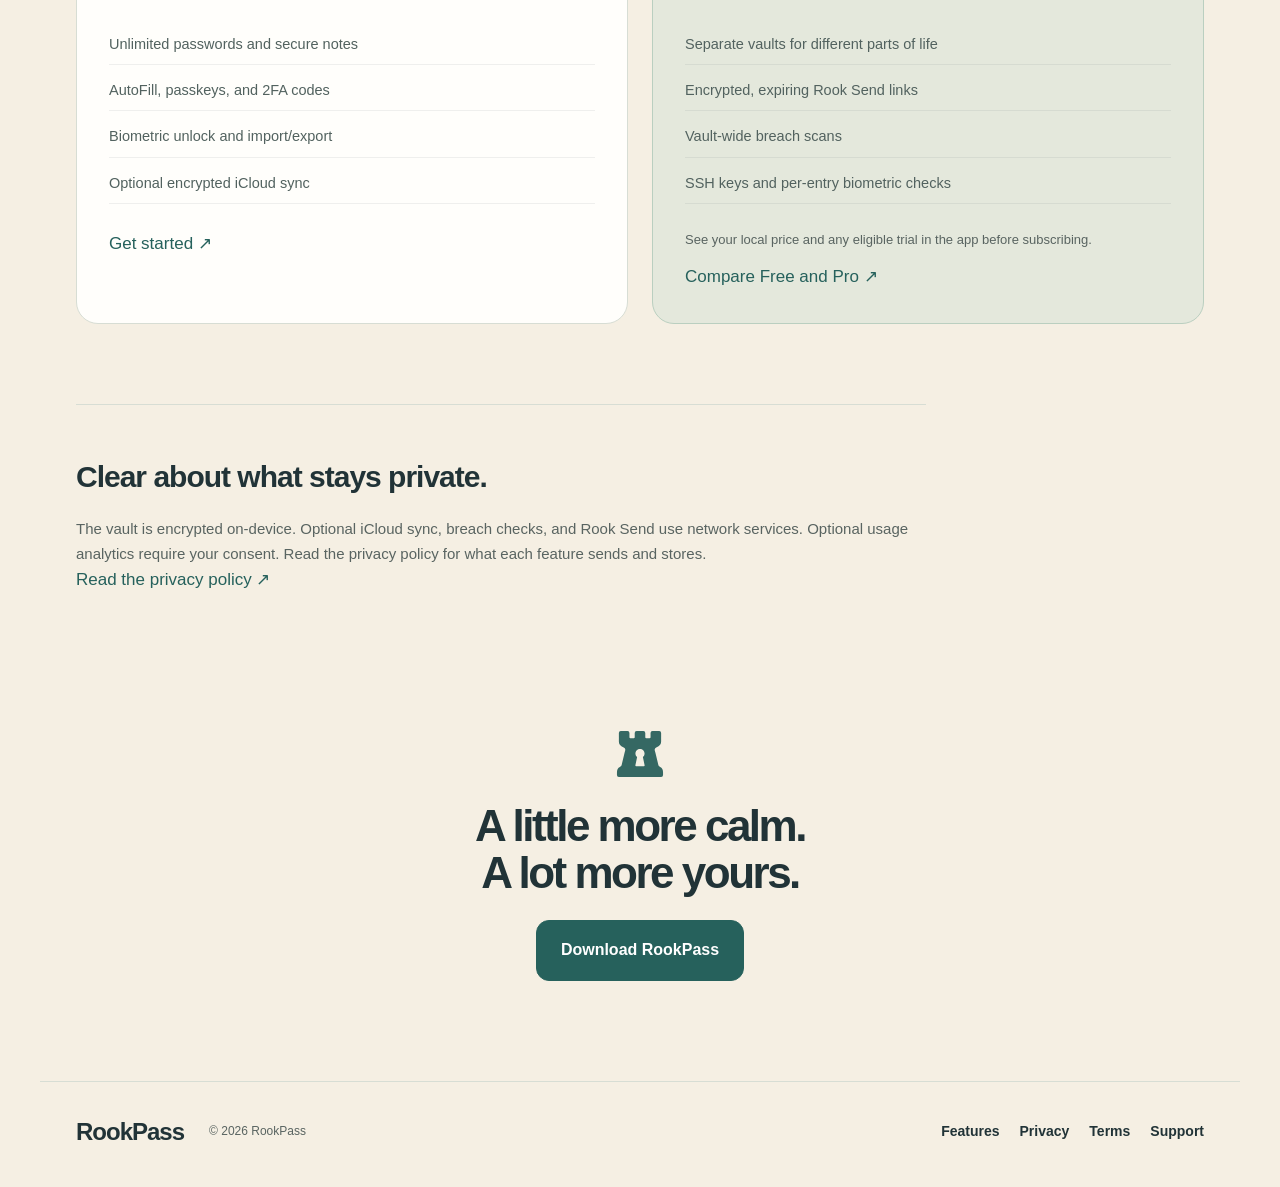
==== commit 4cf5fd80: "Show light and dark vault themes in hero" ====
--- a/index.html
+++ b/index.html
@@ -4,7 +4,7 @@
 <meta charset="utf-8"><meta name="viewport" content="width=device-width,initial-scale=1">
 <title>RookPass — Your passwords. Where they belong.</title>
 <meta name="description" content="Private password management for iPhone. An encrypted vault, AutoFill, passkeys, and 2FA. Free at its core. No RookPass account required.">
-<meta name="theme-color" content="#f5efe3"><link rel="icon" href="assets/appicon.png?v=flat-teal-1"><link rel="apple-touch-icon" href="assets/appicon.png?v=flat-teal-1"><link rel="stylesheet" href="assets/style.css?v=flat-teal-1"><link rel="stylesheet" href="assets/rook-native.css?v=flat-teal-1">
+<meta name="theme-color" content="#f5efe3"><link rel="icon" href="assets/appicon.png?v=flat-teal-1"><link rel="apple-touch-icon" href="assets/appicon.png?v=flat-teal-1"><link rel="stylesheet" href="assets/style.css?v=flat-teal-1"><link rel="stylesheet" href="assets/rook-native.css?v=flat-teal-2">
 </head>
 <body>
 <a class="skip" href="#main">Skip to content</a>
@@ -12,7 +12,7 @@
 <main id="main">
 <section class="hero">
 <div><p class="eyebrow">A private place for everyday life</p><h1>Your passwords.<br><span>Where they belong.</span></h1><p class="intro">A calm, capable password manager for iPhone. Your vault stays encrypted under your control. No RookPass account required.</p><a class="button" href="https://apps.apple.com/app/id6764725913">Download on the App Store <span aria-hidden="true">↗</span></a><p class="caption">Free at its core. More control with Pro.</p><div class="principles"><span>On-device encryption</span><span>No advertising</span><span>Optional iCloud sync</span></div></div>
-<figure class="hero-product"><div class="product-label"><span>Your space. Ready when you are.</span><span aria-hidden="true">01 / VAULT</span></div><img class="phone" src="assets/rebrand/light-02-Vault.png" width="1320" height="2868" alt="RookPass vault with search, favorites, and clearly labeled login entries"><figcaption>Real app screens. Sample entries.</figcaption></figure>
+<figure class="hero-product"><div class="product-label"><span>Your space. Ready when you are.</span><span aria-hidden="true">01 / VAULT</span></div><div class="phone-pair"><img class="phone phone-dark" src="assets/rebrand/default-02-Vault.png" width="1320" height="2868" alt="RookPass vault in the graphite theme"><img class="phone phone-light" src="assets/rebrand/light-02-Vault.png" width="1320" height="2868" alt="RookPass vault in the light theme, with search, favorites, and clearly labeled login entries"></div><figcaption>Light or dark. The same calm, capable vault.</figcaption></figure>
 </section>
 <section class="ownership" aria-labelledby="ownership-title"><p class="eyebrow">Private by design</p><h2 id="ownership-title">Everything starts<br>on your device.</h2><div class="ownership-grid"><p>Your vault is encrypted on your iPhone. Turn on encrypted iCloud sync when you want it. You never need to create a RookPass account.</p><div class="storage-diagram" aria-label="Your vault is encrypted on your iPhone, with optional encrypted iCloud sync"><strong>Your vault</strong><span aria-hidden="true">↓</span><strong>Your iPhone · encrypted</strong><span aria-hidden="true">↓</span><span>Optional encrypted sync → iCloud</span></div></div></section>
 <section id="everyday" class="stories" aria-label="Everyday essentials">
--- a/assets/rook-native.css
+++ b/assets/rook-native.css
@@ -5,3 +5,10 @@
 @media(max-width:800px){.site-header{flex-wrap:wrap}.site-header nav{justify-content:flex-start;width:100%;gap:16px}.site-header nav a:not(.button){display:inline}.site-header nav .button{margin-left:auto}.hero h1{font-size:clamp(38px,10vw,48px)}.brand{font-size:23px}.phone{border-radius:25px}}
 
 .stories h2{font-size:clamp(34px,4vw,52px);line-height:1.07;font-weight:650;letter-spacing:-2px;margin:0 0 24px}.sharing{background:#213f3c;color:#fff9ef}.sharing .eyebrow,.sharing a{color:#b4d8cb}.sharing p:not(.eyebrow){color:#e4e9e1}.plans article.pro-plan{border-color:#bacfc0;background:#e4e8dc}
+
+/* Paired hero screens show the same vault in light and graphite themes. */
+.phone-pair{position:relative;width:min(100%,430px);aspect-ratio:.72;margin:auto}
+.phone-pair .phone{position:absolute;width:60%;margin:0}
+.phone-pair .phone-dark{left:0;top:0;z-index:1;border-color:#4a504f;box-shadow:0 24px 54px #1523212b}
+.phone-pair .phone-light{right:0;bottom:0;z-index:2}
+.site-header nav a{white-space:nowrap}
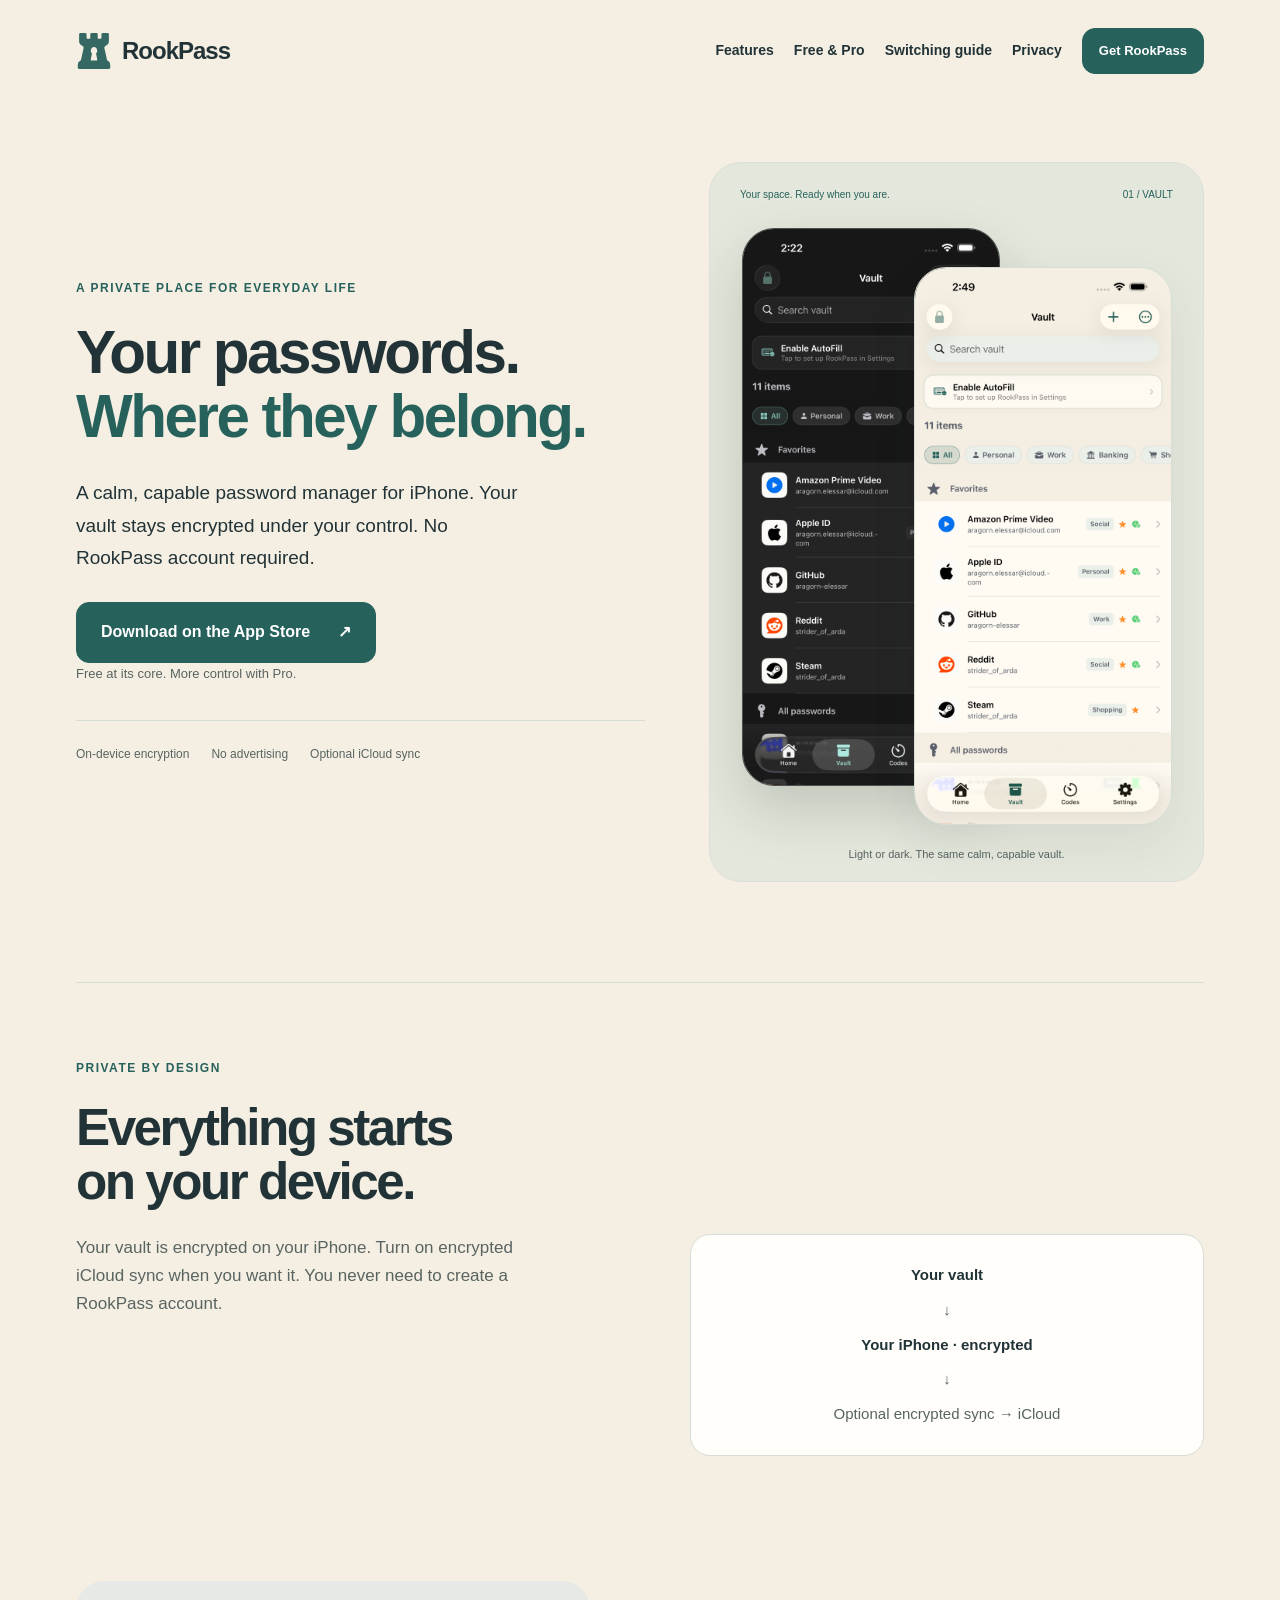
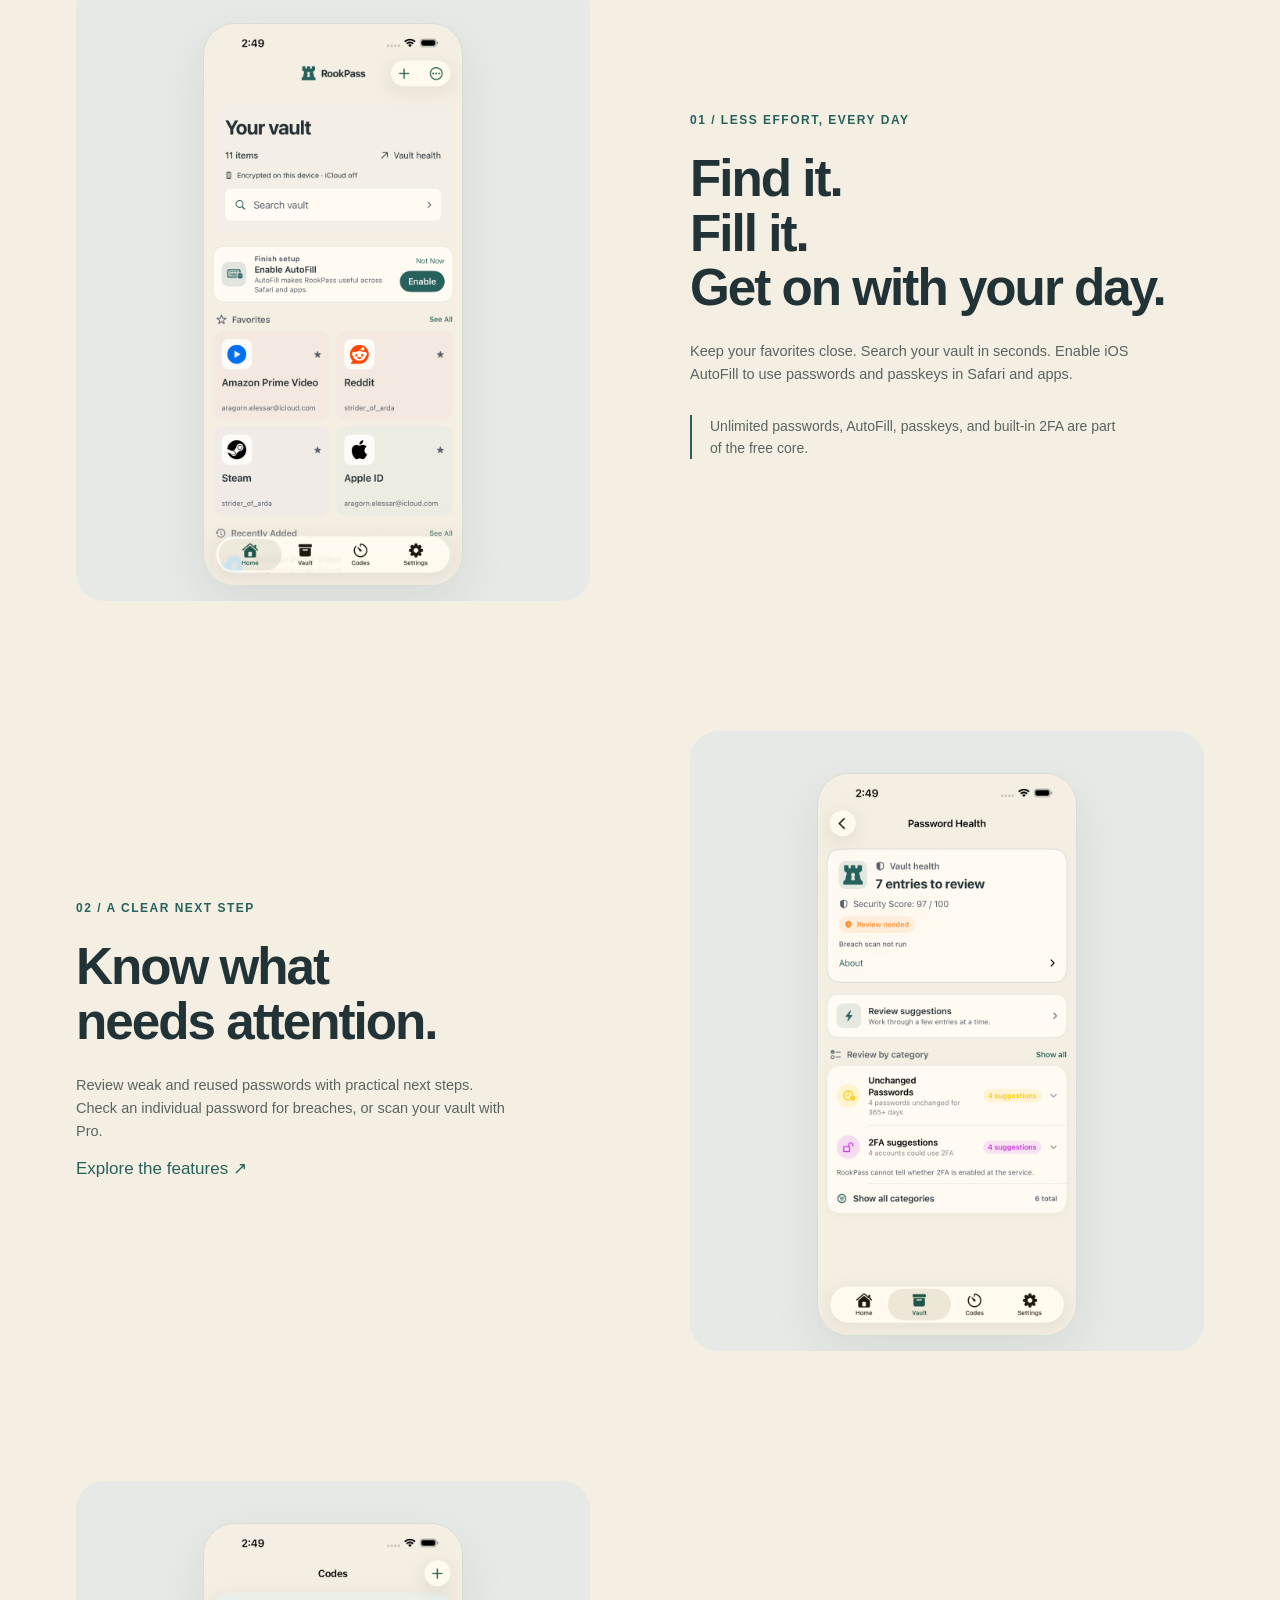
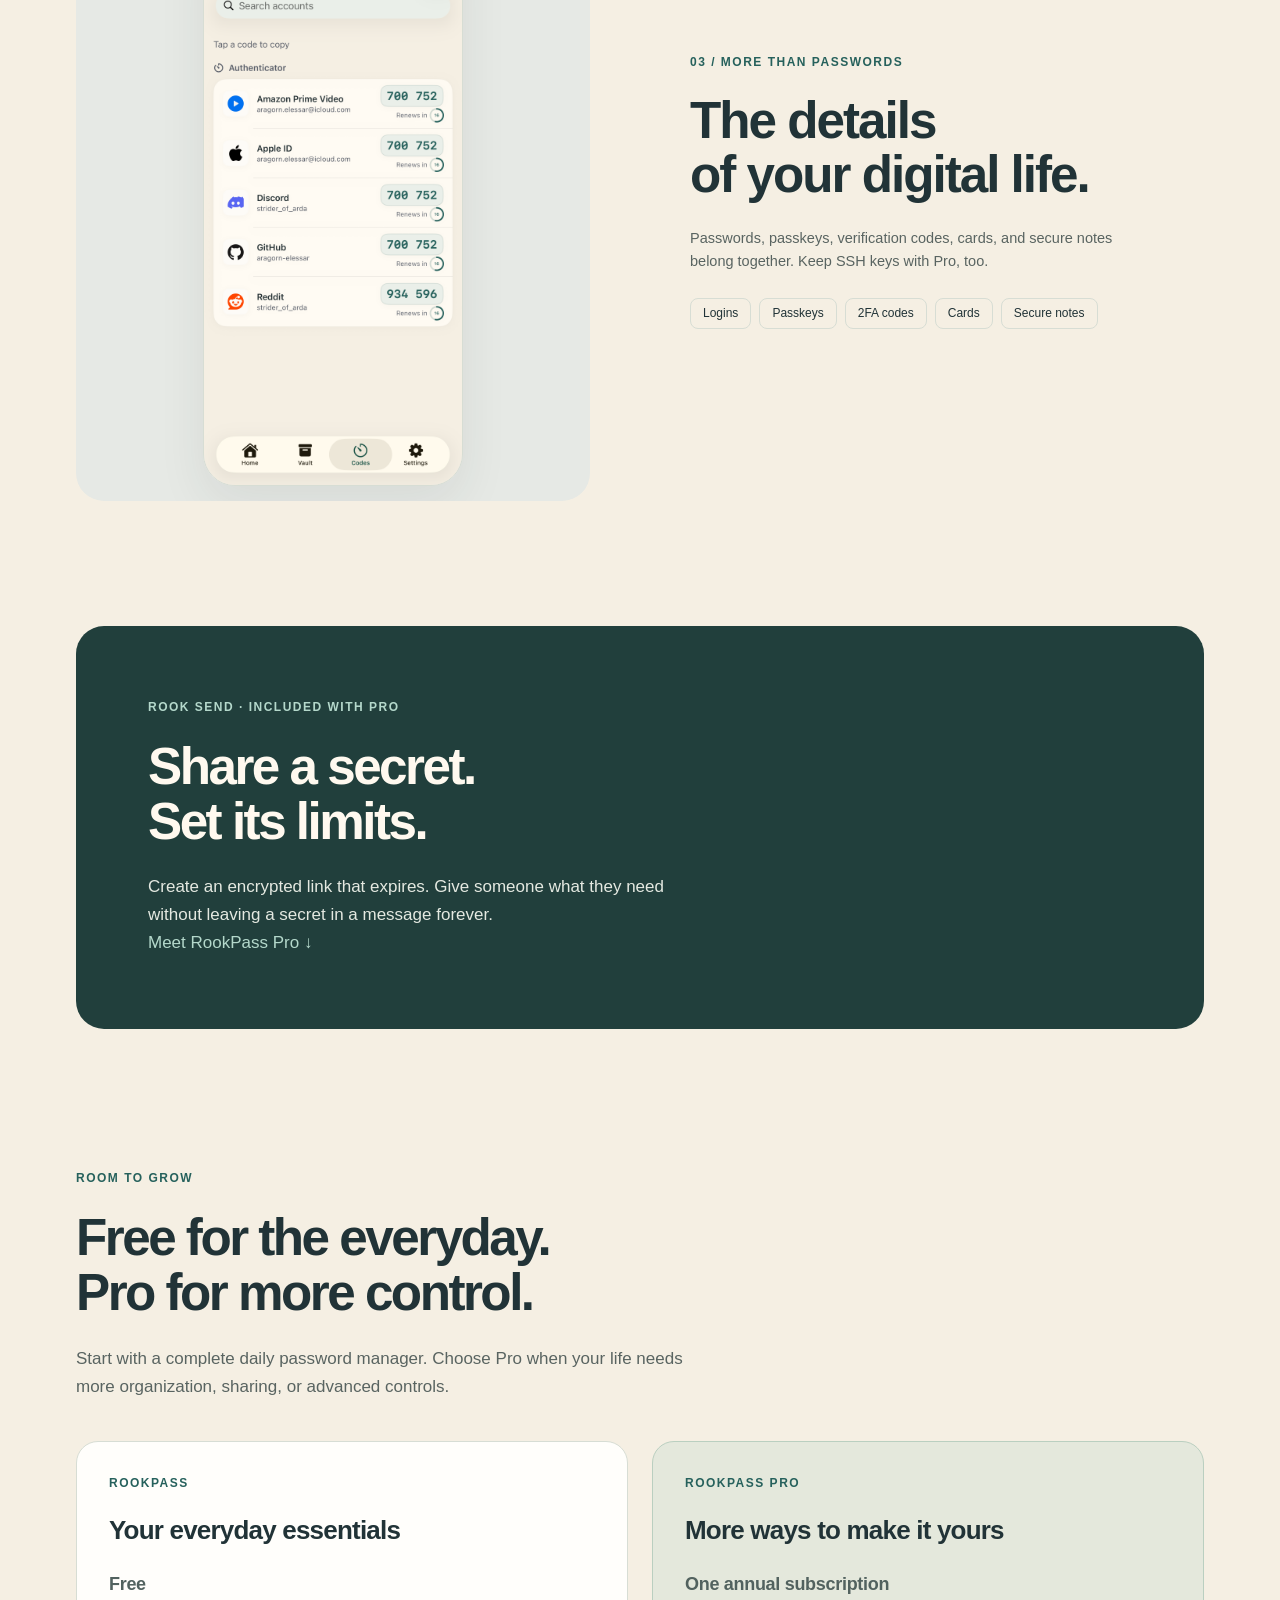
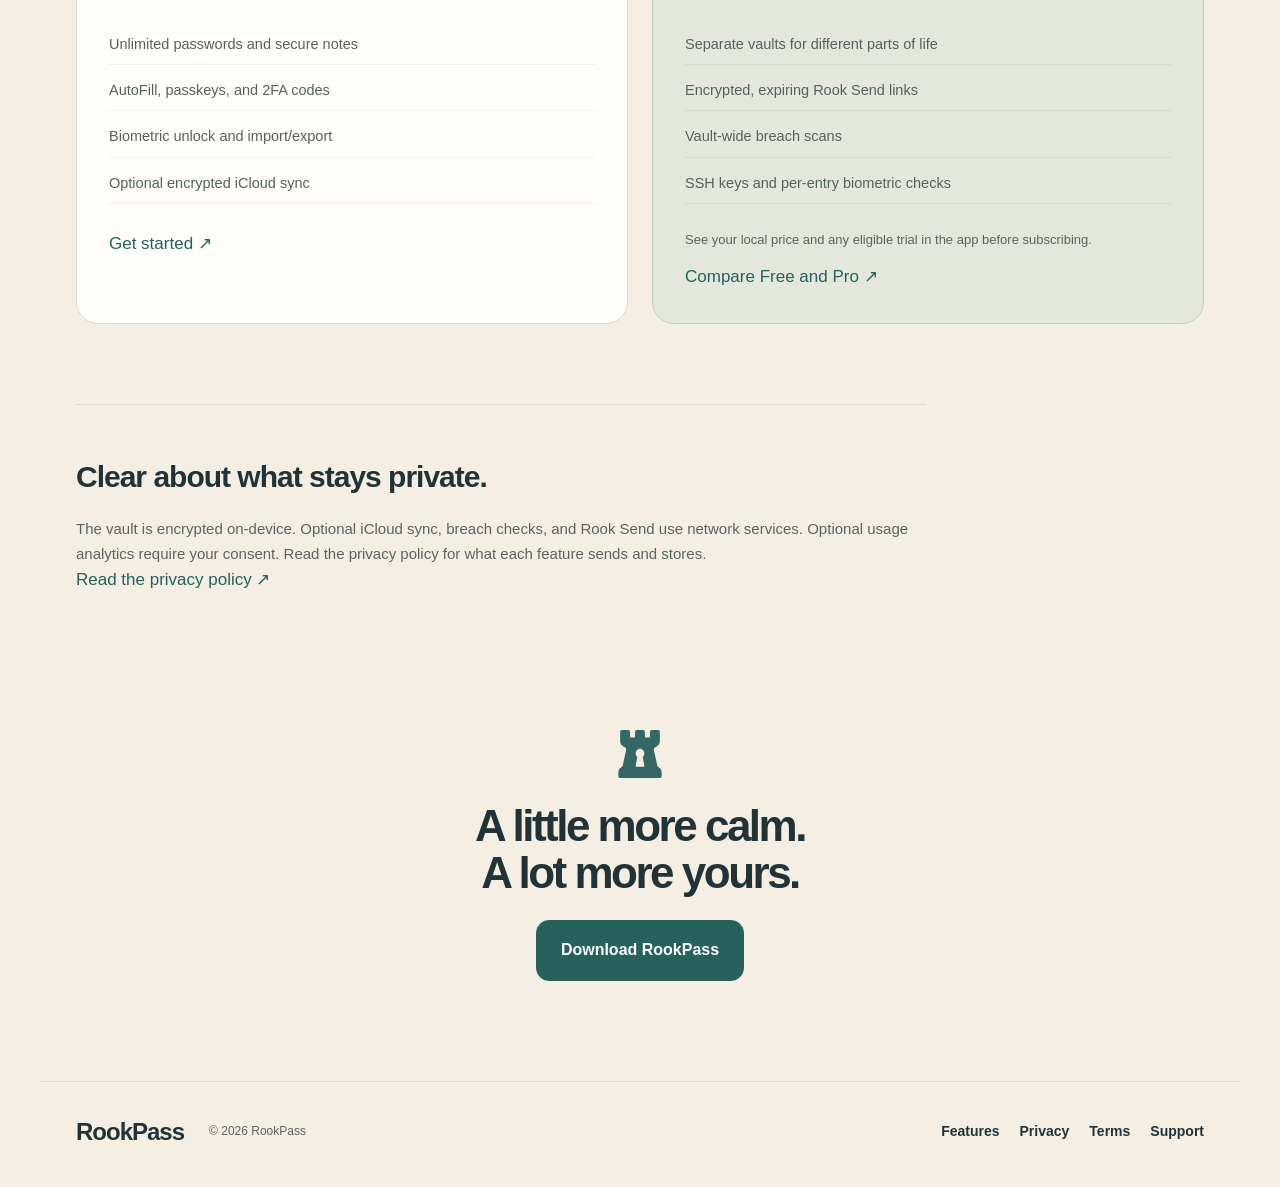
==== commit 17b3852f: "Apply approved B proportions to the RookPass website mark" ====
--- a/index.html
+++ b/index.html
@@ -8,7 +8,7 @@
 </head>
 <body>
 <a class="skip" href="#main">Skip to content</a>
-<header class="site-header"><a class="brand" href="index.html" aria-label="RookPass home"><img src="assets/rook-flat-53cf612a3c.svg" width="36" height="36" alt="">RookPass</a><nav aria-label="Main"><a href="features.html">Features</a><a href="#pro">Free &amp; Pro</a><a href="switching.html">Switching guide</a><a href="privacy.html">Privacy</a><a class="button small" href="https://apps.apple.com/app/id6764725913">Get RookPass</a></nav></header>
+<header class="site-header"><a class="brand" href="index.html" aria-label="RookPass home"><img src="assets/rook-flat-b-64.svg" width="36" height="36" alt="">RookPass</a><nav aria-label="Main"><a href="features.html">Features</a><a href="#pro">Free &amp; Pro</a><a href="switching.html">Switching guide</a><a href="privacy.html">Privacy</a><a class="button small" href="https://apps.apple.com/app/id6764725913">Get RookPass</a></nav></header>
 <main id="main">
 <section class="hero">
 <div><p class="eyebrow">A private place for everyday life</p><h1>Your passwords.<br><span>Where they belong.</span></h1><p class="intro">A calm, capable password manager for iPhone. Your vault stays encrypted under your control. No RookPass account required.</p><a class="button" href="https://apps.apple.com/app/id6764725913">Download on the App Store <span aria-hidden="true">↗</span></a><p class="caption">Free at its core. More control with Pro.</p><div class="principles"><span>On-device encryption</span><span>No advertising</span><span>Optional iCloud sync</span></div></div>
@@ -23,6 +23,6 @@
 <section class="sharing"><p class="eyebrow">Rook Send · included with Pro</p><h2>Share a secret.<br>Set its limits.</h2><p>Create an encrypted link that expires. Give someone what they need without leaving a secret in a message forever.</p><a href="#pro">Meet RookPass Pro <span aria-hidden="true">↓</span></a></section>
 <section id="pro" class="pricing"><div><p class="eyebrow">Room to grow</p><h2>Free for the everyday.<br>Pro for more control.</h2><p>Start with a complete daily password manager. Choose Pro when your life needs more organization, sharing, or advanced controls.</p></div><div class="plans"><article><p class="eyebrow">RookPass</p><h3>Your everyday essentials</h3><p class="plan-price">Free</p><ul><li>Unlimited passwords and secure notes</li><li>AutoFill, passkeys, and 2FA codes</li><li>Biometric unlock and import/export</li><li>Optional encrypted iCloud sync</li></ul><a href="https://apps.apple.com/app/id6764725913">Get started <span aria-hidden="true">↗</span></a></article><article class="pro-plan"><p class="eyebrow">RookPass Pro</p><h3>More ways to make it yours</h3><p class="plan-price">One annual subscription</p><ul><li>Separate vaults for different parts of life</li><li>Encrypted, expiring Rook Send links</li><li>Vault-wide breach scans</li><li>SSH keys and per-entry biometric checks</li></ul><p class="caption">See your local price and any eligible trial in the app before subscribing.</p><a href="features.html">Compare Free and Pro <span aria-hidden="true">↗</span></a></article></div></section>
 <section class="details"><h2>Clear about what stays private.</h2><p>The vault is encrypted on-device. Optional iCloud sync, breach checks, and Rook Send use network services. Optional usage analytics require your consent. Read the privacy policy for what each feature sends and stores.</p><a href="privacy.html">Read the privacy policy <span aria-hidden="true">↗</span></a></section>
-<section class="closing"><img src="assets/rook-flat-53cf612a3c.svg" width="48" height="48" alt=""><h2>A little more calm.<br>A lot more yours.</h2><a class="button" href="https://apps.apple.com/app/id6764725913">Download RookPass</a></section>
+<section class="closing"><img src="assets/rook-flat-b-64.svg" width="48" height="48" alt=""><h2>A little more calm.<br>A lot more yours.</h2><a class="button" href="https://apps.apple.com/app/id6764725913">Download RookPass</a></section>
 </main><footer><a class="brand" href="index.html">RookPass</a><span>© 2026 RookPass</span><nav aria-label="Footer"><a href="features.html">Features</a><a href="privacy.html">Privacy</a><a href="terms.html">Terms</a><a href="mailto:support@rookpass.com">Support</a></nav></footer>
 </body></html>
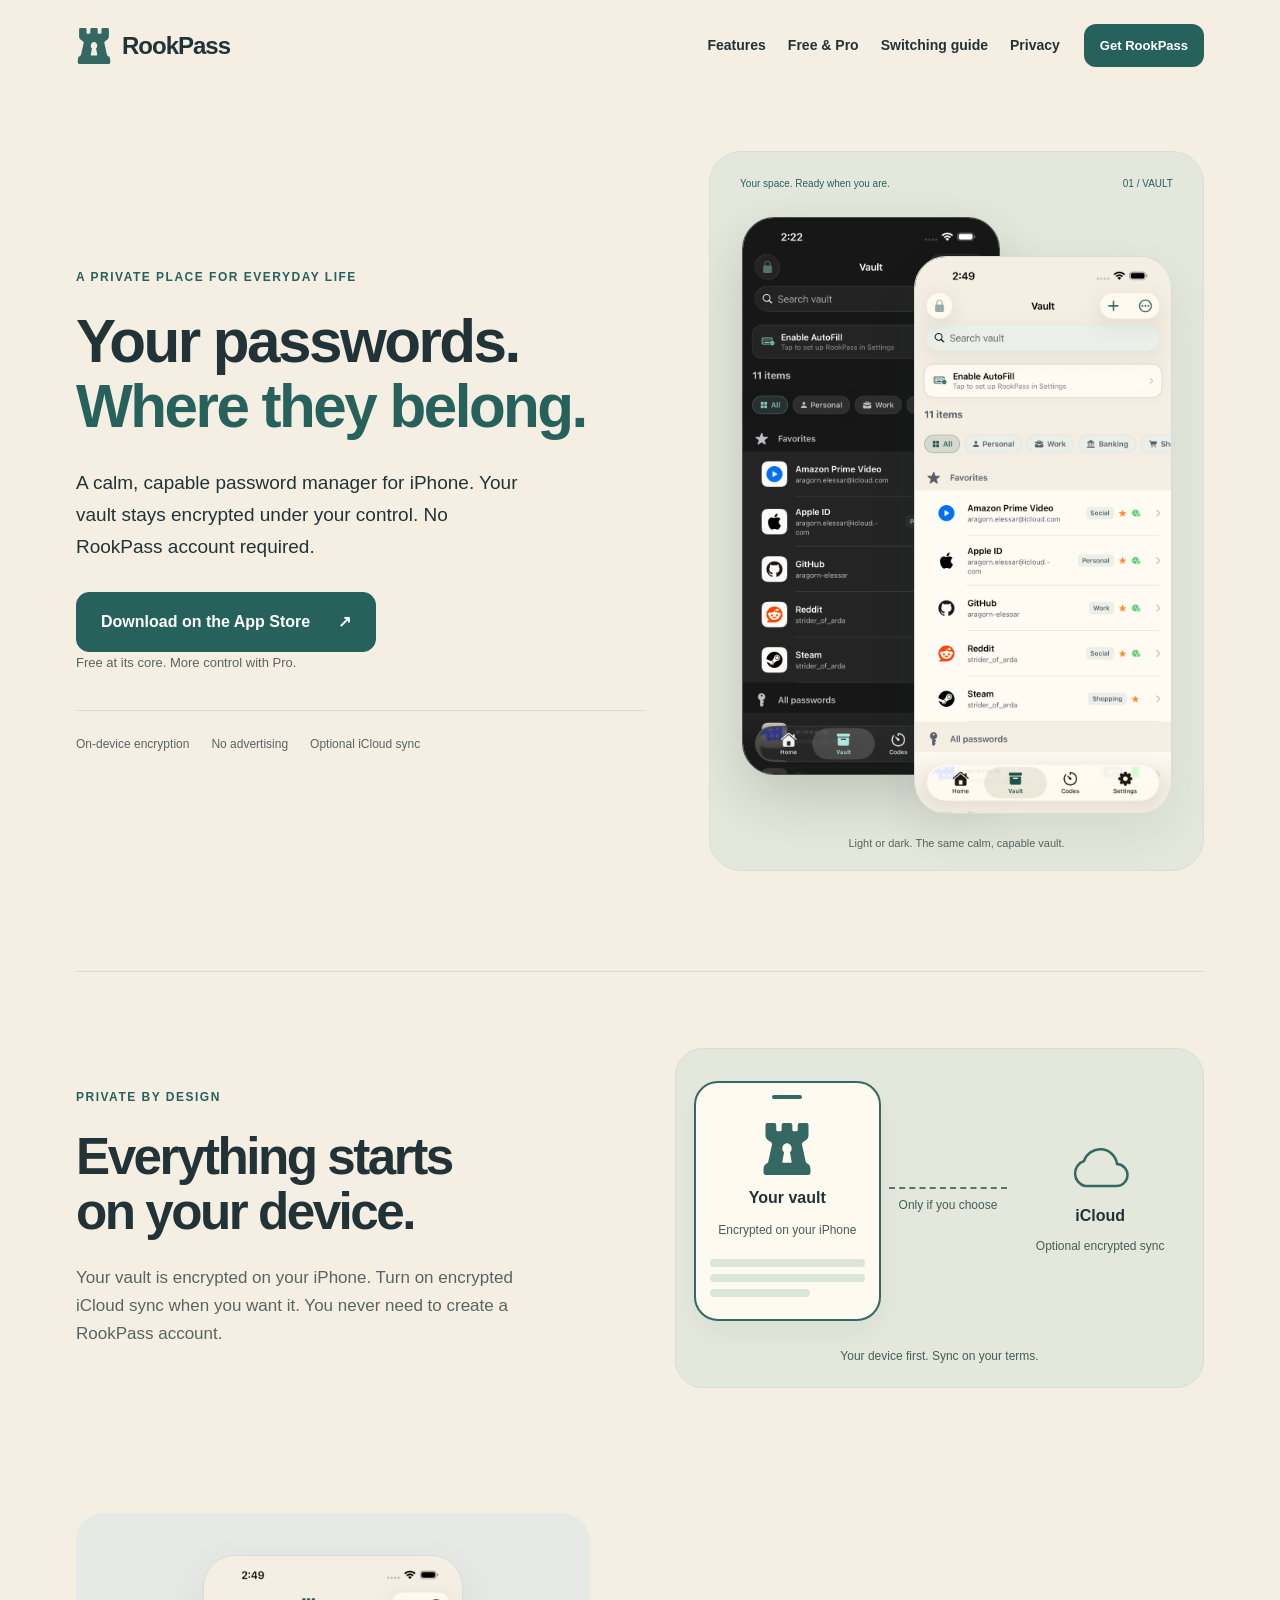
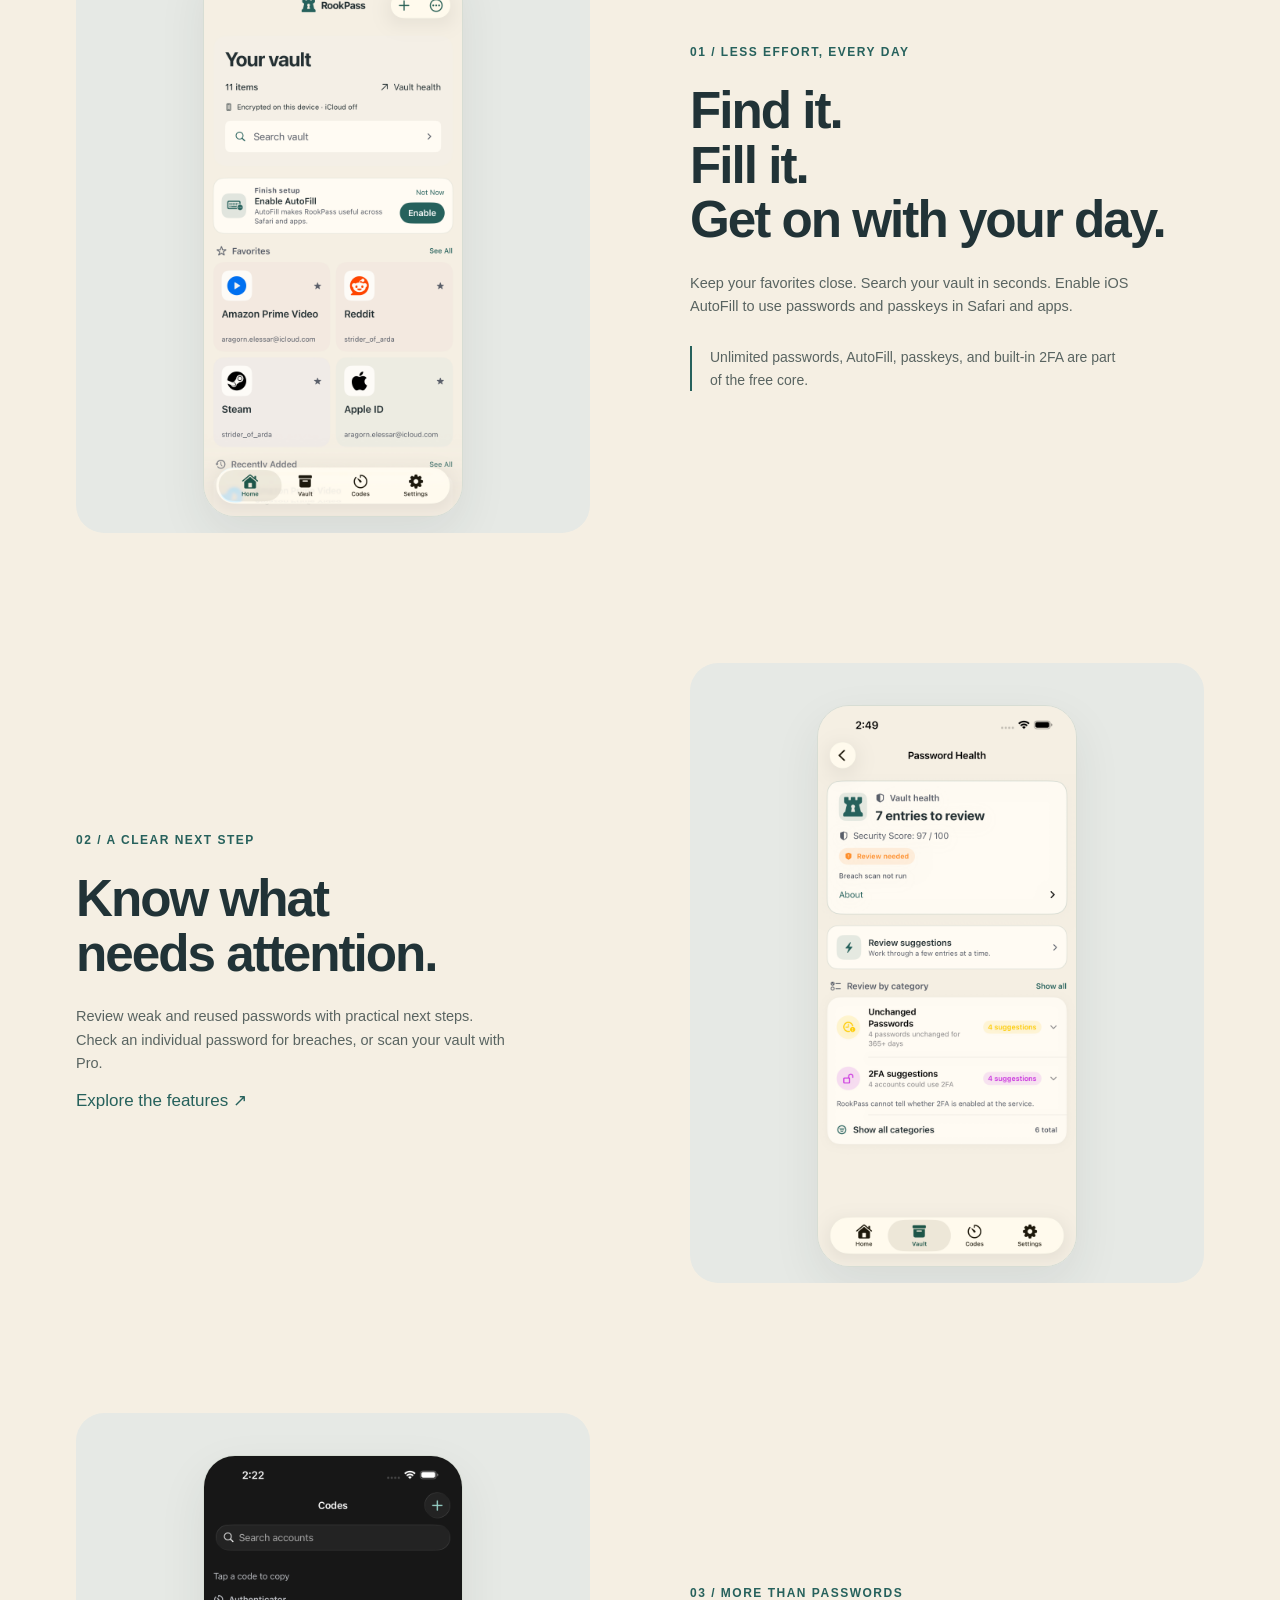
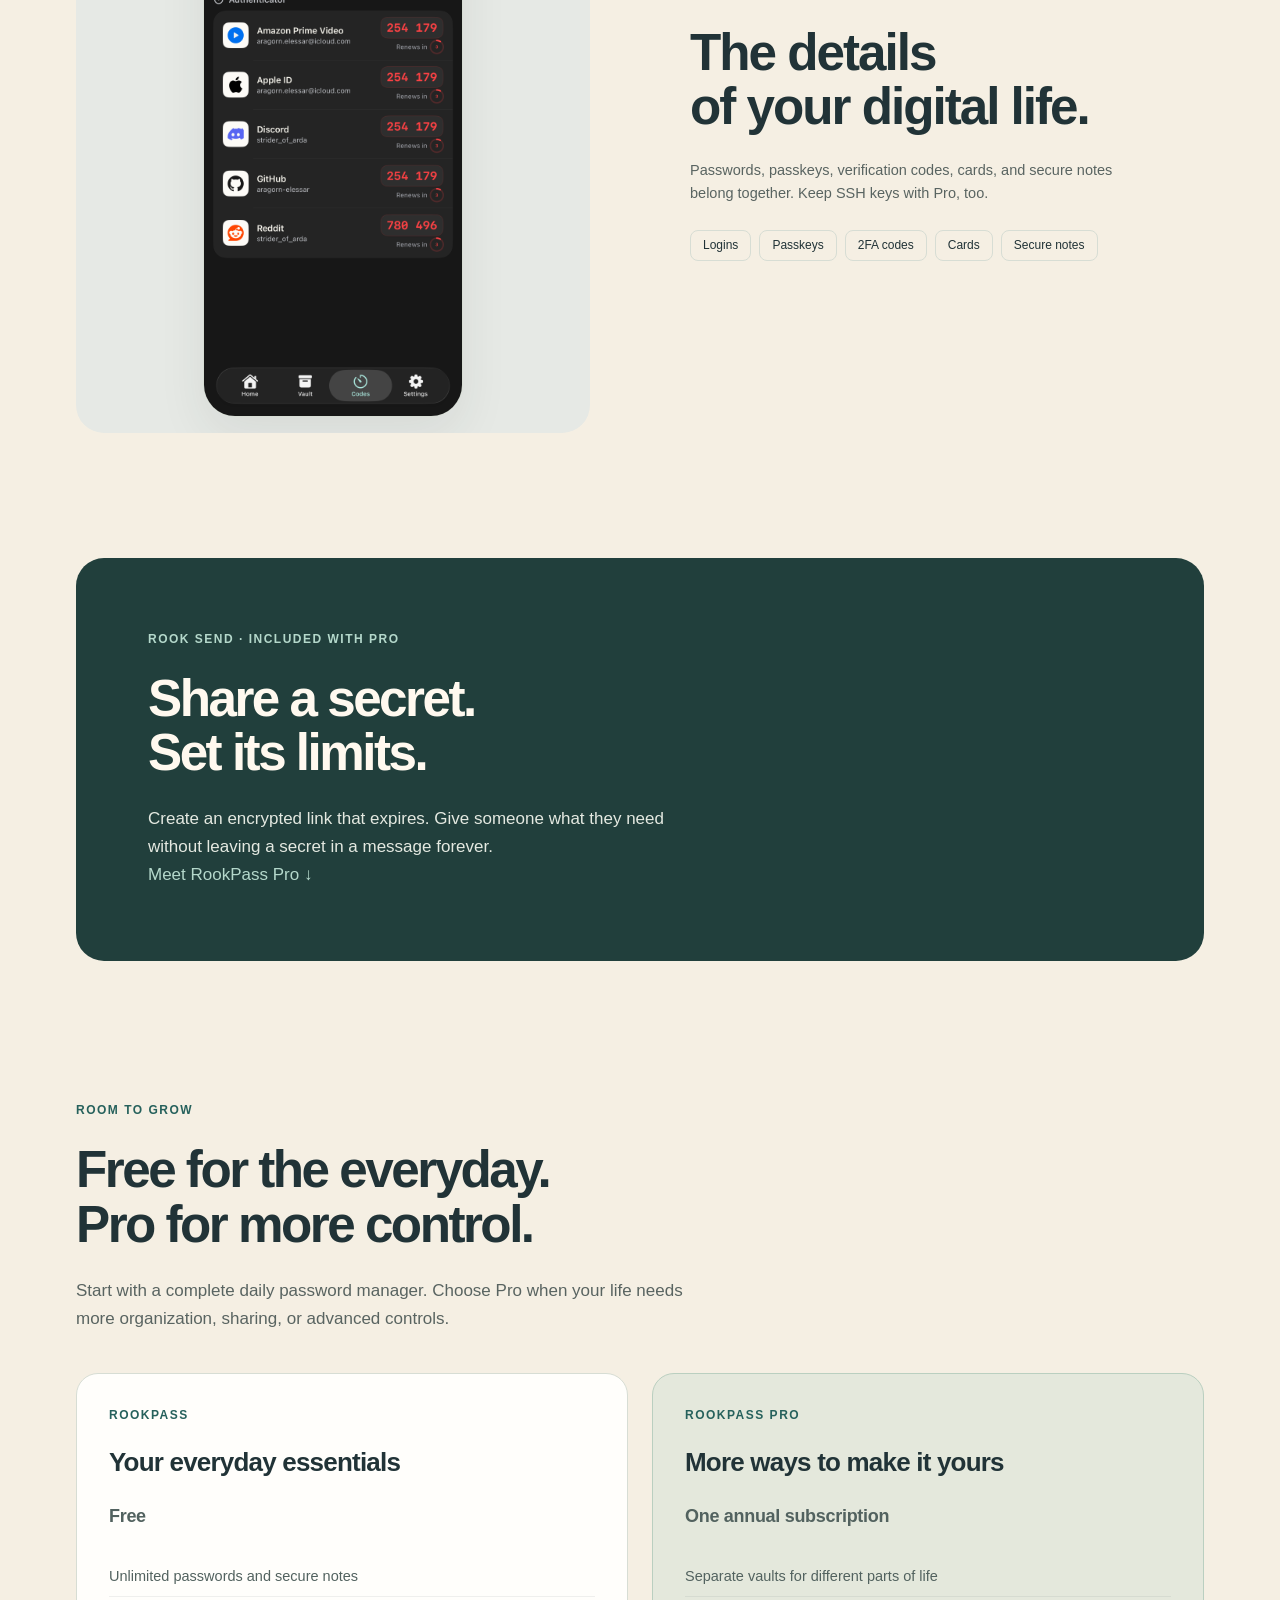
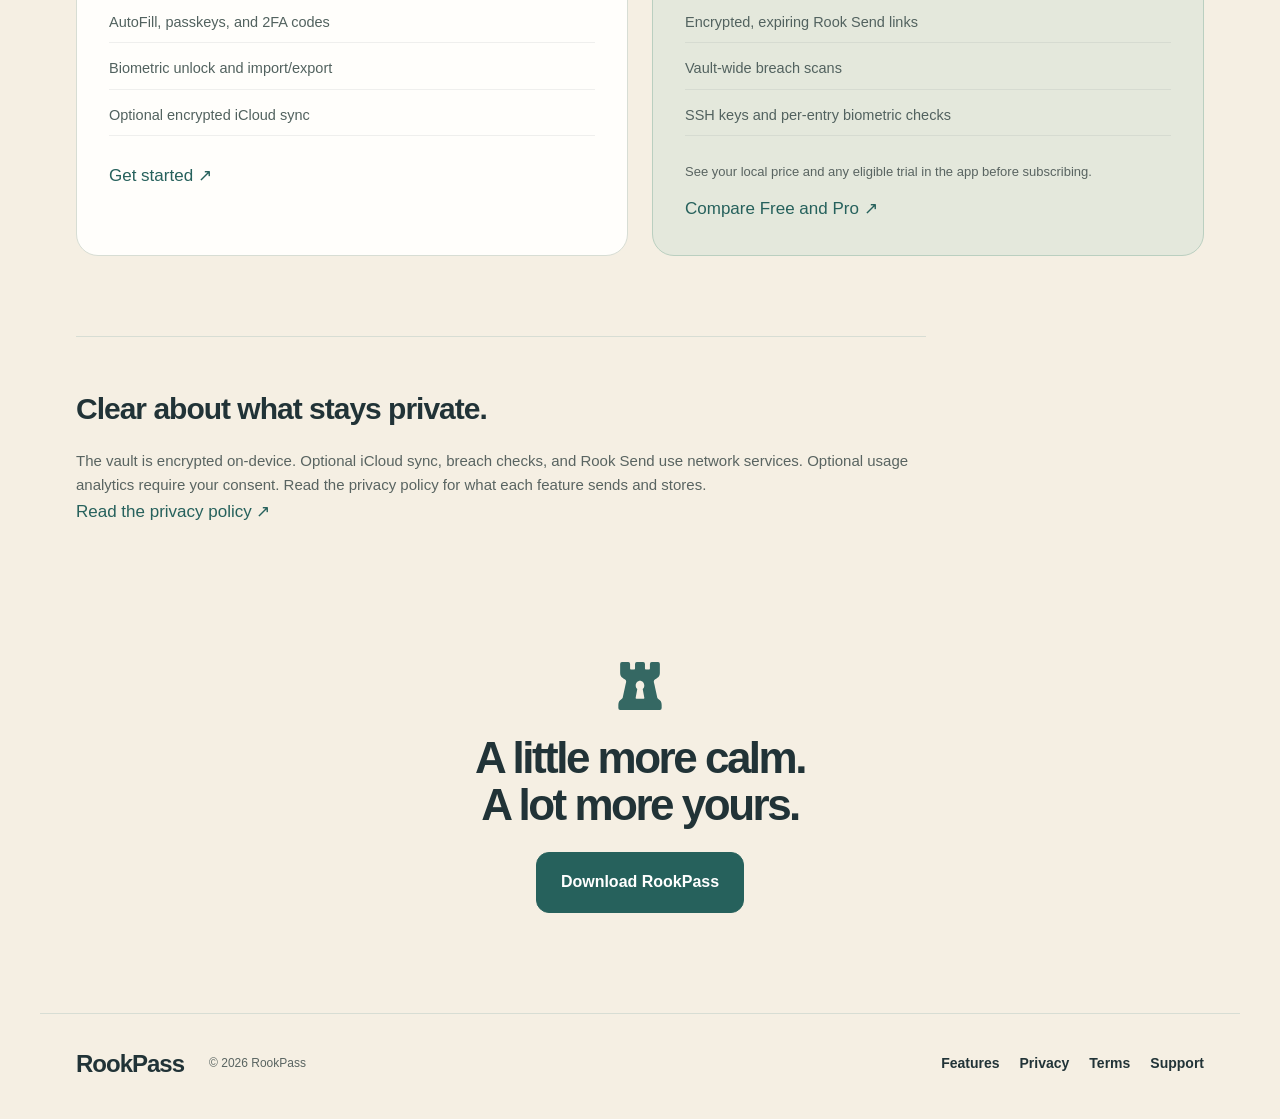
==== commit d2e5edd3: "Refine device-first illustration, mobile navigation and dark-mode imagery" ====
--- a/index.html
+++ b/index.html
@@ -5,20 +5,21 @@
 <title>RookPass — Your passwords. Where they belong.</title>
 <meta name="description" content="Private password management for iPhone. An encrypted vault, AutoFill, passkeys, and 2FA. Free at its core. No RookPass account required.">
 <meta name="theme-color" content="#f5efe3"><link rel="icon" href="assets/appicon.png?v=flat-teal-1"><link rel="apple-touch-icon" href="assets/appicon.png?v=flat-teal-1"><link rel="stylesheet" href="assets/style.css?v=flat-teal-1"><link rel="stylesheet" href="assets/rook-native.css?v=flat-teal-2">
+<link rel="stylesheet" href="assets/site-refinements.css?v=1">
 </head>
 <body>
 <a class="skip" href="#main">Skip to content</a>
-<header class="site-header"><a class="brand" href="index.html" aria-label="RookPass home"><img src="assets/rook-flat-b-64.svg" width="36" height="36" alt="">RookPass</a><nav aria-label="Main"><a href="features.html">Features</a><a href="#pro">Free &amp; Pro</a><a href="switching.html">Switching guide</a><a href="privacy.html">Privacy</a><a class="button small" href="https://apps.apple.com/app/id6764725913">Get RookPass</a></nav></header>
+<header class="rook-header"><a class="brand" href="index.html" aria-label="RookPass home"><img src="assets/rook-flat-b-64.svg" width="36" height="36" alt="">RookPass</a><nav class="rook-desktop-nav" aria-label="Main"><a href="features.html">Features</a><a href="index.html#pro">Free &amp; Pro</a><a href="switching.html">Switching guide</a><a href="privacy.html">Privacy</a></nav><a class="rook-download" href="https://apps.apple.com/app/id6764725913">Get RookPass</a><details class="rook-mobile-menu"><summary>Menu</summary><nav aria-label="Mobile navigation"><a href="features.html">Features</a><a href="index.html#pro">Free &amp; Pro</a><a href="switching.html">Switching guide</a><a href="privacy.html">Privacy</a></nav></details></header>
 <main id="main">
 <section class="hero">
 <div><p class="eyebrow">A private place for everyday life</p><h1>Your passwords.<br><span>Where they belong.</span></h1><p class="intro">A calm, capable password manager for iPhone. Your vault stays encrypted under your control. No RookPass account required.</p><a class="button" href="https://apps.apple.com/app/id6764725913">Download on the App Store <span aria-hidden="true">↗</span></a><p class="caption">Free at its core. More control with Pro.</p><div class="principles"><span>On-device encryption</span><span>No advertising</span><span>Optional iCloud sync</span></div></div>
 <figure class="hero-product"><div class="product-label"><span>Your space. Ready when you are.</span><span aria-hidden="true">01 / VAULT</span></div><div class="phone-pair"><img class="phone phone-dark" src="assets/rebrand/default-02-Vault.png" width="1320" height="2868" alt="RookPass vault in the graphite theme"><img class="phone phone-light" src="assets/rebrand/light-02-Vault.png" width="1320" height="2868" alt="RookPass vault in the light theme, with search, favorites, and clearly labeled login entries"></div><figcaption>Light or dark. The same calm, capable vault.</figcaption></figure>
 </section>
-<section class="ownership" aria-labelledby="ownership-title"><p class="eyebrow">Private by design</p><h2 id="ownership-title">Everything starts<br>on your device.</h2><div class="ownership-grid"><p>Your vault is encrypted on your iPhone. Turn on encrypted iCloud sync when you want it. You never need to create a RookPass account.</p><div class="storage-diagram" aria-label="Your vault is encrypted on your iPhone, with optional encrypted iCloud sync"><strong>Your vault</strong><span aria-hidden="true">↓</span><strong>Your iPhone · encrypted</strong><span aria-hidden="true">↓</span><span>Optional encrypted sync → iCloud</span></div></div></section>
+<section class="ownership" aria-labelledby="ownership-title"><div class="ownership-copy"><p class="eyebrow">Private by design</p><h2 id="ownership-title">Everything starts<br>on your device.</h2><p>Your vault is encrypted on your iPhone. Turn on encrypted iCloud sync when you want it. You never need to create a RookPass account.</p></div><figure class="storage-illustration" aria-label="Your encrypted vault stays on your iPhone. Encrypted iCloud sync is optional."><div class="storage-phone"><div class="storage-speaker" aria-hidden="true"></div><img src="assets/rook-flat-b-64.svg" alt="" width="60" height="60"><strong>Your vault</strong><span>Encrypted on your iPhone</span><div class="storage-lines" aria-hidden="true"><i></i><i></i><i></i></div></div><div class="storage-connection"><span class="storage-line" aria-hidden="true"></span><span>Only if you choose</span></div><div class="storage-cloud"><svg viewBox="0 0 64 48" width="64" height="48" fill="none" stroke="currentColor" stroke-width="2.5" aria-hidden="true"><path d="M17 39h31a11 11 0 0 0 1-22 17 17 0 0 0-33-3A13 13 0 0 0 17 39Z"/></svg><strong>iCloud</strong><span>Optional encrypted sync</span></div><figcaption>Your device first. Sync on your terms.</figcaption></figure></section>
 <section id="everyday" class="stories" aria-label="Everyday essentials">
 <article class="story"><div class="screen-stage"><img class="phone" loading="lazy" src="assets/rebrand/light-01-Home.png" width="1320" height="2868" alt="RookPass Home with quick vault search and favorite logins"></div><div><p class="eyebrow">01 / Less effort, every day</p><h2>Find it.<br>Fill it.<br>Get on with your day.</h2><p>Keep your favorites close. Search your vault in seconds. Enable iOS AutoFill to use passwords and passkeys in Safari and apps.</p><p class="feature-note">Unlimited passwords, AutoFill, passkeys, and built-in 2FA are part of the free core.</p></div></article>
 <article class="story reverse"><div class="screen-stage"><img class="phone" loading="lazy" src="assets/rebrand/light-04-Health.png" width="1320" height="2868" alt="Password Health with entries to review and categories of findings"></div><div><p class="eyebrow">02 / A clear next step</p><h2>Know what<br>needs attention.</h2><p>Review weak and reused passwords with practical next steps. Check an individual password for breaches, or scan your vault with Pro.</p><a href="features.html">Explore the features <span aria-hidden="true">↗</span></a></div></article>
-<article class="story"><div class="screen-stage"><img class="phone" loading="lazy" src="assets/rebrand/light-05-Codes.png" width="1320" height="2868" alt="Verification codes grouped with their account names and usernames"></div><div><p class="eyebrow">03 / More than passwords</p><h2>The details<br>of your digital life.</h2><p>Passwords, passkeys, verification codes, cards, and secure notes belong together. Keep SSH keys with Pro, too.</p><div class="type-list"><span>Logins</span><span>Passkeys</span><span>2FA codes</span><span>Cards</span><span>Secure notes</span></div></div></article>
+<article class="story"><div class="screen-stage"><img class="phone" loading="lazy" src="assets/rebrand/dark-05-Codes.png" width="1320" height="2868" alt="RookPass verification codes in dark mode, grouped with account names and usernames"></div><div><p class="eyebrow">03 / More than passwords</p><h2>The details<br>of your digital life.</h2><p>Passwords, passkeys, verification codes, cards, and secure notes belong together. Keep SSH keys with Pro, too.</p><div class="type-list"><span>Logins</span><span>Passkeys</span><span>2FA codes</span><span>Cards</span><span>Secure notes</span></div></div></article>
 </section>
 <section class="sharing"><p class="eyebrow">Rook Send · included with Pro</p><h2>Share a secret.<br>Set its limits.</h2><p>Create an encrypted link that expires. Give someone what they need without leaving a secret in a message forever.</p><a href="#pro">Meet RookPass Pro <span aria-hidden="true">↓</span></a></section>
 <section id="pro" class="pricing"><div><p class="eyebrow">Room to grow</p><h2>Free for the everyday.<br>Pro for more control.</h2><p>Start with a complete daily password manager. Choose Pro when your life needs more organization, sharing, or advanced controls.</p></div><div class="plans"><article><p class="eyebrow">RookPass</p><h3>Your everyday essentials</h3><p class="plan-price">Free</p><ul><li>Unlimited passwords and secure notes</li><li>AutoFill, passkeys, and 2FA codes</li><li>Biometric unlock and import/export</li><li>Optional encrypted iCloud sync</li></ul><a href="https://apps.apple.com/app/id6764725913">Get started <span aria-hidden="true">↗</span></a></article><article class="pro-plan"><p class="eyebrow">RookPass Pro</p><h3>More ways to make it yours</h3><p class="plan-price">One annual subscription</p><ul><li>Separate vaults for different parts of life</li><li>Encrypted, expiring Rook Send links</li><li>Vault-wide breach scans</li><li>SSH keys and per-entry biometric checks</li></ul><p class="caption">See your local price and any eligible trial in the app before subscribing.</p><a href="features.html">Compare Free and Pro <span aria-hidden="true">↗</span></a></article></div></section>
--- a/assets/site-refinements.css
+++ b/assets/site-refinements.css
@@ -0,0 +1,7 @@
+/* Shared navigation and device-first brand illustration. */
+.rook-header{box-sizing:border-box;max-width:1200px;margin:auto;padding:24px 36px;display:flex;align-items:center;gap:24px;position:relative;color:#213337;font-family:-apple-system,BlinkMacSystemFont,"Segoe UI",sans-serif}
+.rook-header .brand{display:flex;align-items:center;gap:10px;white-space:nowrap;font-size:24px;font-weight:750;color:#213337;text-decoration:none;letter-spacing:-1px}.rook-header .brand img{width:36px;height:36px}.rook-desktop-nav{margin-left:auto;display:flex;gap:22px;align-items:center}.rook-header nav a{color:#213337;font-size:14px;font-weight:600;text-decoration:none}.rook-header nav a:hover{text-decoration:underline}.rook-download{background:#26615c;color:#fff!important;padding:11px 16px;border-radius:12px;font-size:13px;font-weight:600;white-space:nowrap;text-decoration:none}.rook-header a:focus-visible,.rook-header summary:focus-visible{outline:3px solid #26615c;outline-offset:4px}.rook-mobile-menu{display:none}
+.ownership{display:grid;grid-template-columns:1fr 1fr;gap:70px;align-items:center}.ownership-copy>p:not(.eyebrow){max-width:470px;color:var(--muted)}.storage-illustration{margin:0;padding:32px 18px 20px;display:grid;grid-template-columns:1.1fr .7fr 1fr;align-items:center;gap:8px;background:#e4e8dc;border:1px solid #d7ddd4;border-radius:28px;text-align:center}.storage-phone{padding:12px 14px 22px;border:2px solid #356863;border-radius:24px;background:#fffaf0;display:flex;align-items:center;flex-direction:column;gap:10px;box-shadow:0 12px 24px #2133370b}.storage-speaker{width:30px;height:4px;border-radius:4px;background:#356863;margin-bottom:14px}.storage-phone img{width:52px;height:52px}.storage-illustration strong{font-size:16px;color:#213337}.storage-illustration span{font-size:12px;line-height:1.45;color:#465d58}.storage-lines{width:100%;display:grid;gap:7px;margin-top:10px}.storage-lines i{display:block;height:8px;border-radius:4px;background:#dce5d9}.storage-lines i:last-child{width:65%}.storage-connection{display:grid;gap:8px}.storage-line{border-top:2px dashed #54766e;width:100%}.storage-cloud{display:flex;align-items:center;flex-direction:column;gap:8px;color:#356863}.storage-illustration figcaption{grid-column:1/-1;margin-top:18px;color:#465d58;font-size:12px}
+@media(max-width:900px){.rook-header{padding:18px 22px;gap:14px;flex-wrap:wrap}.rook-header .brand{font-size:22px;margin-right:auto}.rook-header .brand img{width:30px;height:30px}.rook-desktop-nav{display:none}.rook-download{padding:9px 12px;font-size:12px}.rook-mobile-menu{display:block;position:relative}.rook-mobile-menu summary{cursor:pointer;font-size:13px;font-weight:600;list-style:none;padding:9px 0;color:#213337}.rook-mobile-menu summary::-webkit-details-marker{display:none}.rook-mobile-menu summary:after{content:" +"}.rook-mobile-menu[open] summary:after{content:" −"}.rook-mobile-menu nav{position:absolute;right:0;top:40px;width:210px;background:#fffaf0;border:1px solid #d7ddd4;box-shadow:0 12px 32px #21333718;border-radius:14px;padding:12px;display:flex;flex-direction:column;align-items:stretch;gap:0;z-index:20}.rook-mobile-menu nav a{padding:11px}.ownership{gap:28px}}
+@media(max-width:800px){.ownership{grid-template-columns:1fr}.hero{padding-top:24px}.storage-illustration{max-width:480px;width:100%;box-sizing:border-box}.ownership-copy h2{margin-bottom:20px}}
+@media(max-width:370px){.rook-header{gap:10px;padding-left:16px;padding-right:16px}.rook-header .brand{font-size:20px}.rook-header .brand img{width:26px;height:26px}.rook-download{padding:9px}.storage-illustration{padding:24px 12px 16px;gap:6px}.storage-phone{padding-left:8px;padding-right:8px}}
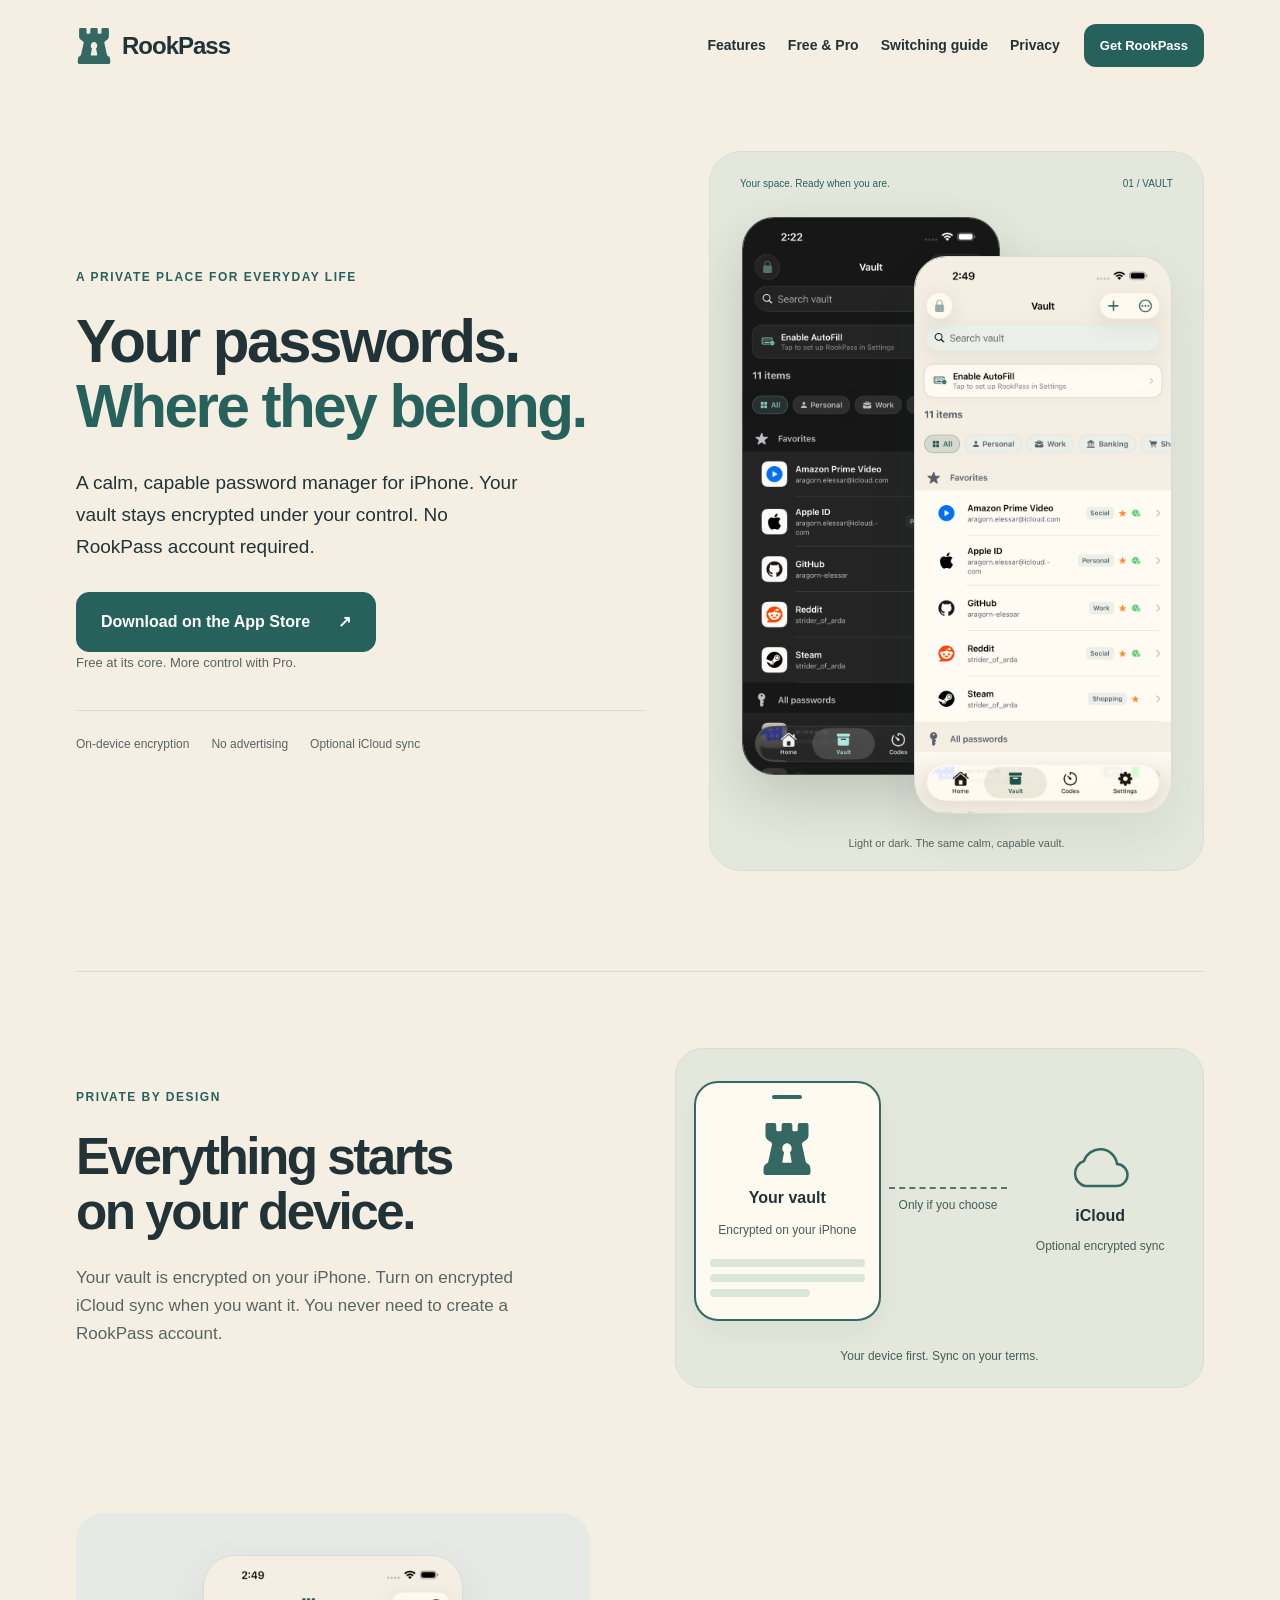
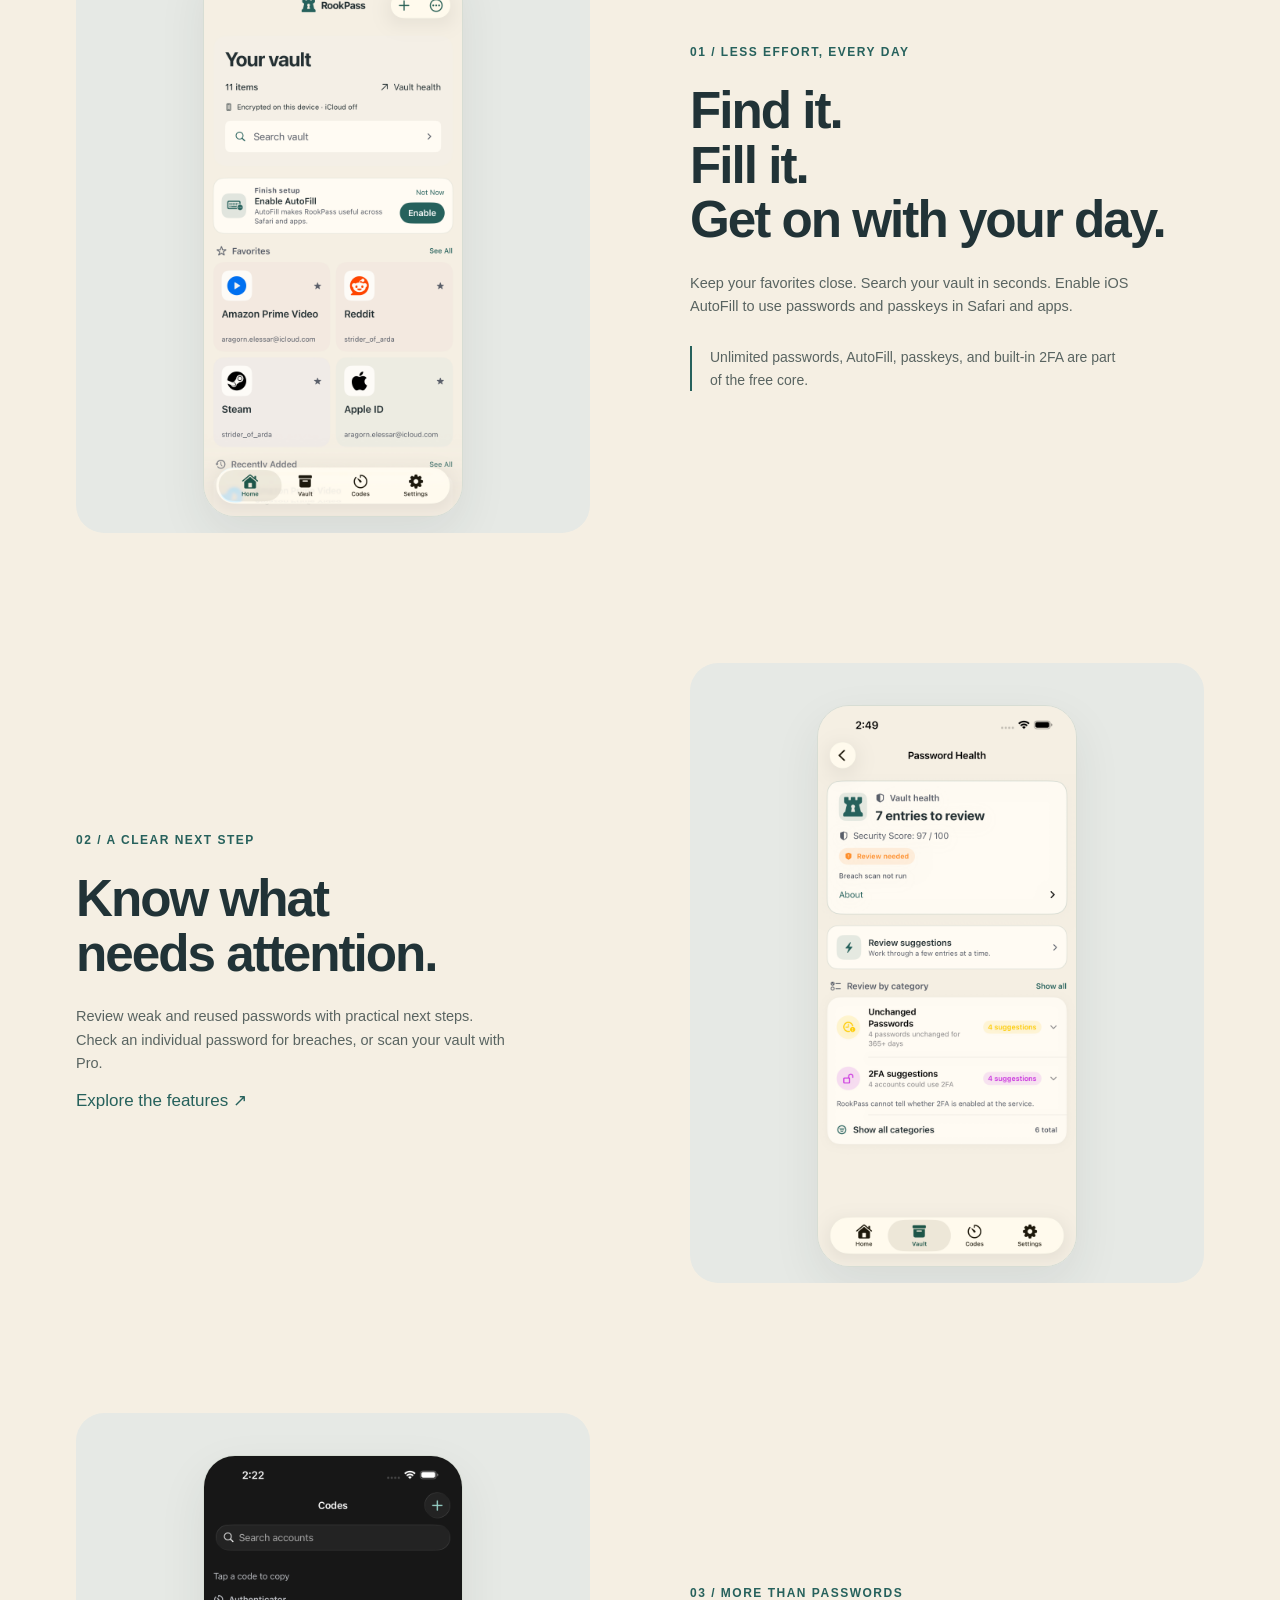
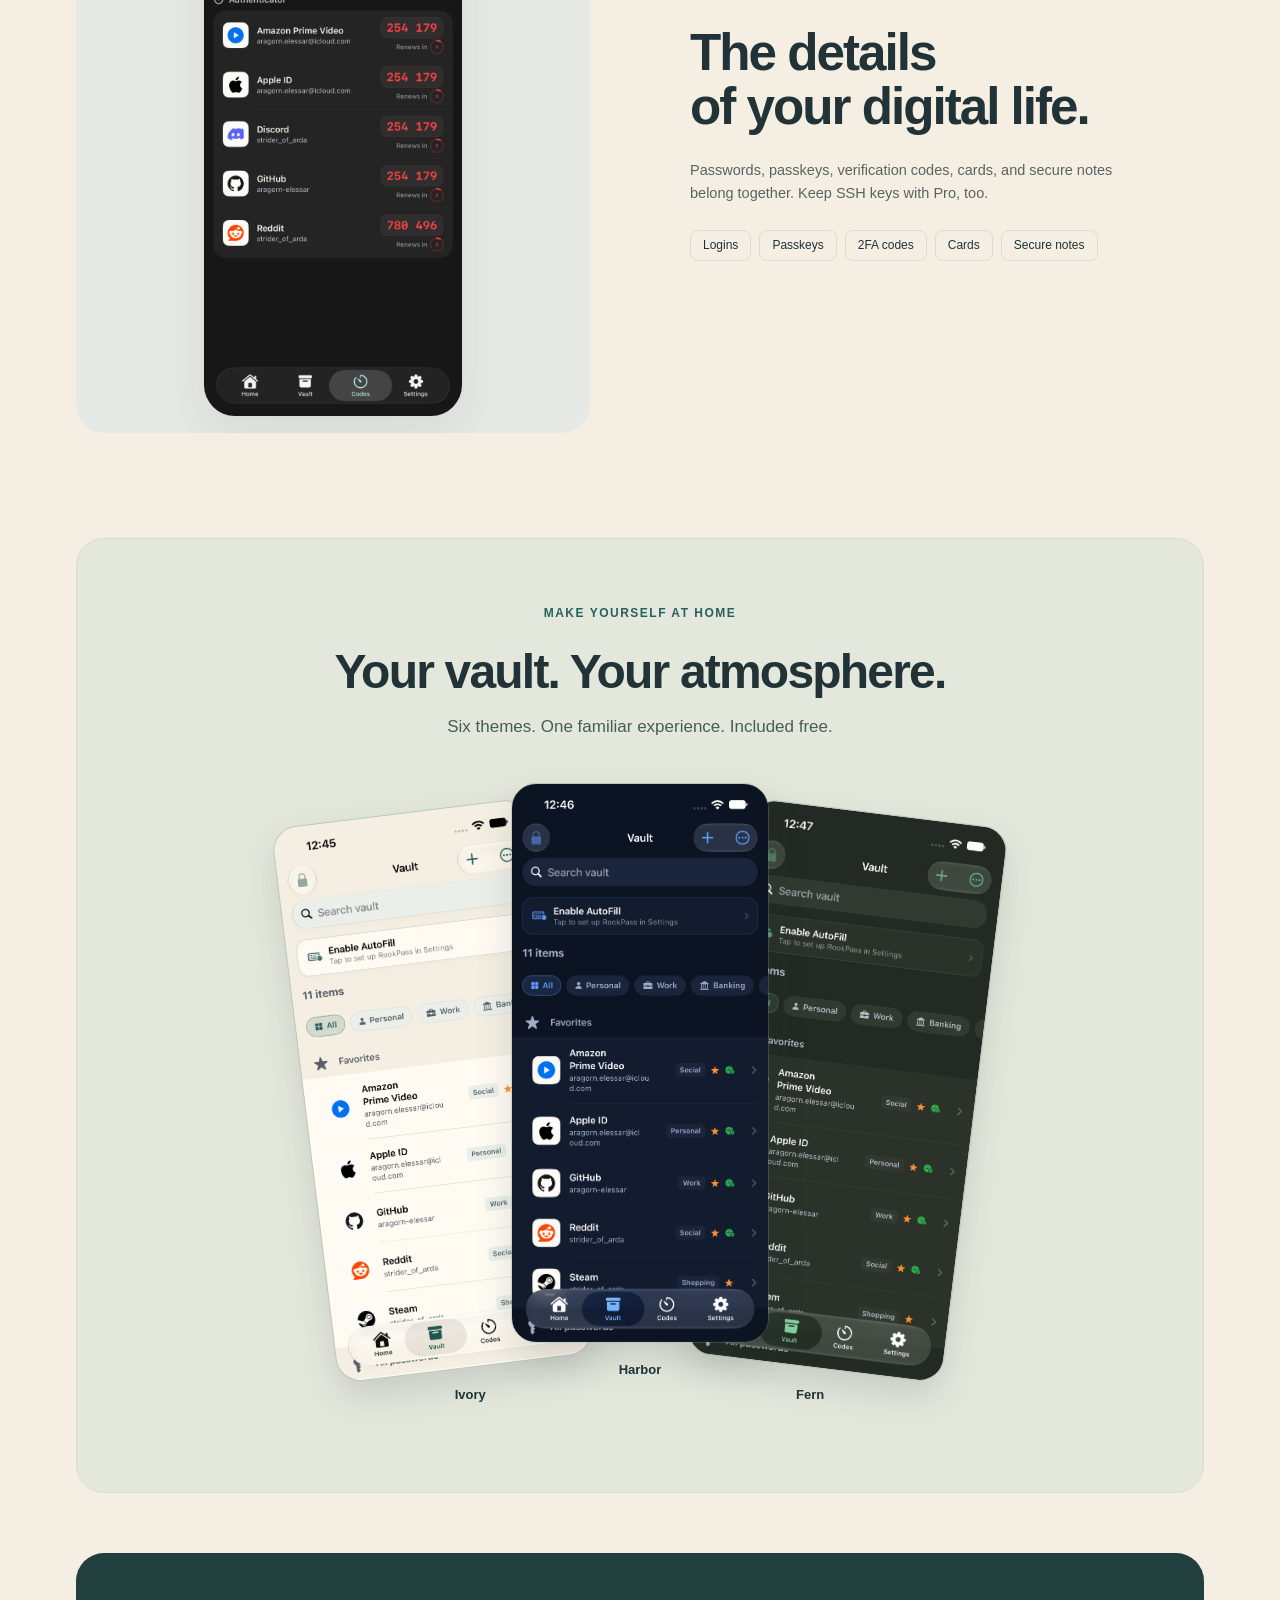
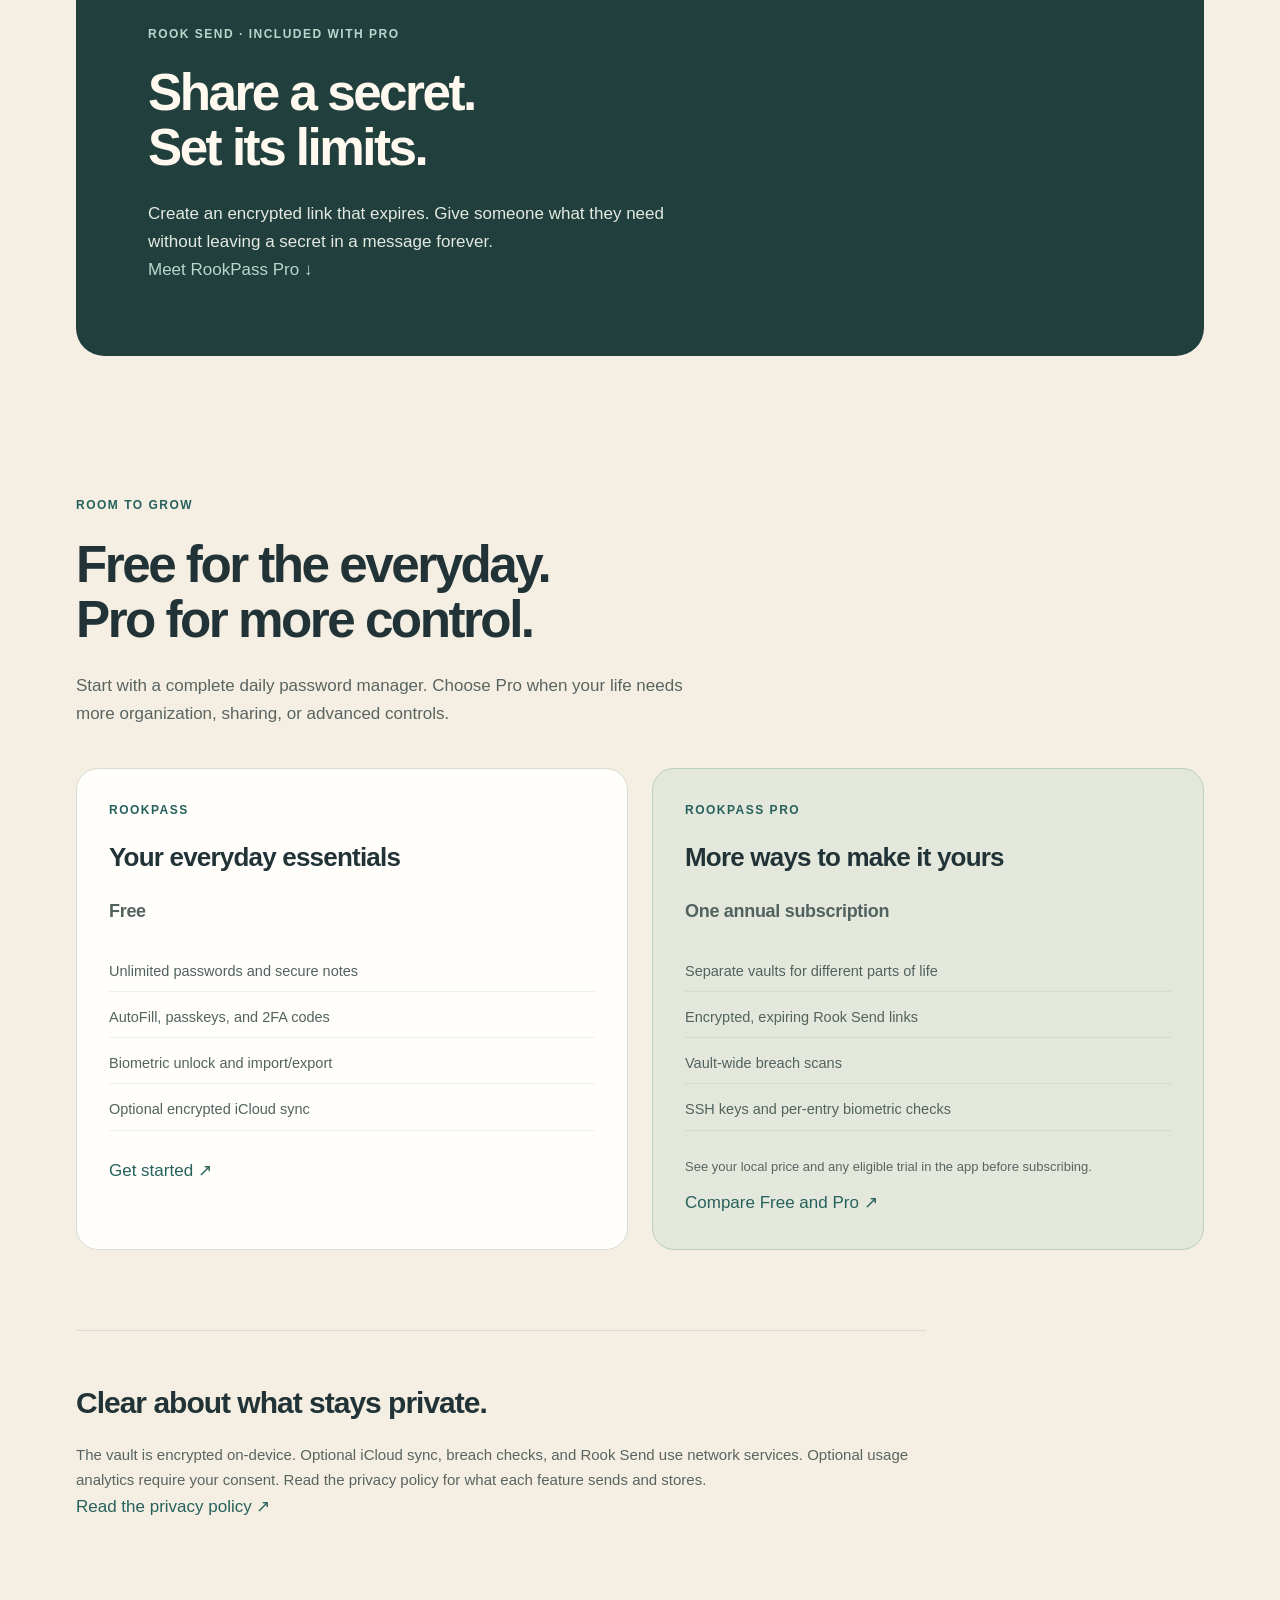
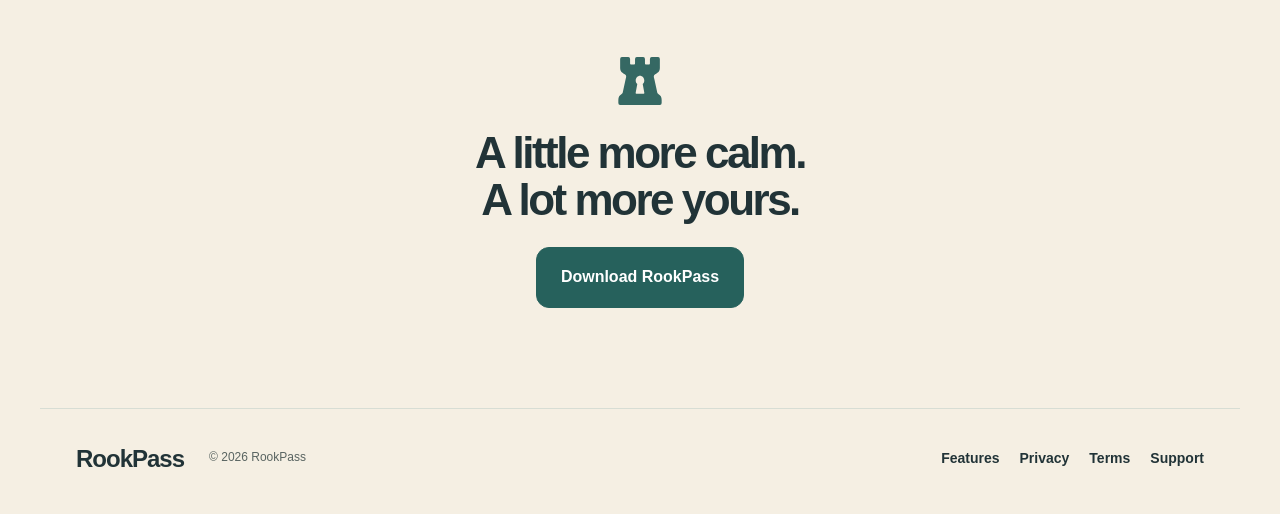
==== commit 9d99124b: "Show Ivory, Harbor and Fern in a compact theme collage" ====
--- a/index.html
+++ b/index.html
@@ -5,7 +5,7 @@
 <title>RookPass — Your passwords. Where they belong.</title>
 <meta name="description" content="Private password management for iPhone. An encrypted vault, AutoFill, passkeys, and 2FA. Free at its core. No RookPass account required.">
 <meta name="theme-color" content="#f5efe3"><link rel="icon" href="assets/appicon.png?v=flat-teal-1"><link rel="apple-touch-icon" href="assets/appicon.png?v=flat-teal-1"><link rel="stylesheet" href="assets/style.css?v=flat-teal-1"><link rel="stylesheet" href="assets/rook-native.css?v=flat-teal-2">
-<link rel="stylesheet" href="assets/site-refinements.css?v=1">
+<link rel="stylesheet" href="assets/site-refinements.css?v=2">
 </head>
 <body>
 <a class="skip" href="#main">Skip to content</a>
@@ -21,6 +21,7 @@
 <article class="story reverse"><div class="screen-stage"><img class="phone" loading="lazy" src="assets/rebrand/light-04-Health.png" width="1320" height="2868" alt="Password Health with entries to review and categories of findings"></div><div><p class="eyebrow">02 / A clear next step</p><h2>Know what<br>needs attention.</h2><p>Review weak and reused passwords with practical next steps. Check an individual password for breaches, or scan your vault with Pro.</p><a href="features.html">Explore the features <span aria-hidden="true">↗</span></a></div></article>
 <article class="story"><div class="screen-stage"><img class="phone" loading="lazy" src="assets/rebrand/dark-05-Codes.png" width="1320" height="2868" alt="RookPass verification codes in dark mode, grouped with account names and usernames"></div><div><p class="eyebrow">03 / More than passwords</p><h2>The details<br>of your digital life.</h2><p>Passwords, passkeys, verification codes, cards, and secure notes belong together. Keep SSH keys with Pro, too.</p><div class="type-list"><span>Logins</span><span>Passkeys</span><span>2FA codes</span><span>Cards</span><span>Secure notes</span></div></div></article>
 </section>
+<section class="theme-showcase" aria-labelledby="themes-title"><p class="eyebrow">Make yourself at home</p><h2 id="themes-title">Your vault. Your atmosphere.</h2><p>Six themes. One familiar experience. Included free.</p><div class="theme-collage" role="group" aria-label="The same Vault in Ivory, Harbor, and Fern"><figure class="theme-ivory"><img loading="lazy" src="assets/rebrand/theme-ivory.png" width="1206" height="2622" alt="Ivory theme: warm light surfaces and teal accents"><figcaption>Ivory</figcaption></figure><figure class="theme-harbor"><img loading="lazy" src="assets/rebrand/theme-harbor.png" width="1206" height="2622" alt="Harbor theme: deep navy surfaces and blue accents"><figcaption>Harbor</figcaption></figure><figure class="theme-fern"><img loading="lazy" src="assets/rebrand/theme-fern.png" width="1206" height="2622" alt="Fern theme: dark forest surfaces and sage accents"><figcaption>Fern</figcaption></figure></div></section>
 <section class="sharing"><p class="eyebrow">Rook Send · included with Pro</p><h2>Share a secret.<br>Set its limits.</h2><p>Create an encrypted link that expires. Give someone what they need without leaving a secret in a message forever.</p><a href="#pro">Meet RookPass Pro <span aria-hidden="true">↓</span></a></section>
 <section id="pro" class="pricing"><div><p class="eyebrow">Room to grow</p><h2>Free for the everyday.<br>Pro for more control.</h2><p>Start with a complete daily password manager. Choose Pro when your life needs more organization, sharing, or advanced controls.</p></div><div class="plans"><article><p class="eyebrow">RookPass</p><h3>Your everyday essentials</h3><p class="plan-price">Free</p><ul><li>Unlimited passwords and secure notes</li><li>AutoFill, passkeys, and 2FA codes</li><li>Biometric unlock and import/export</li><li>Optional encrypted iCloud sync</li></ul><a href="https://apps.apple.com/app/id6764725913">Get started <span aria-hidden="true">↗</span></a></article><article class="pro-plan"><p class="eyebrow">RookPass Pro</p><h3>More ways to make it yours</h3><p class="plan-price">One annual subscription</p><ul><li>Separate vaults for different parts of life</li><li>Encrypted, expiring Rook Send links</li><li>Vault-wide breach scans</li><li>SSH keys and per-entry biometric checks</li></ul><p class="caption">See your local price and any eligible trial in the app before subscribing.</p><a href="features.html">Compare Free and Pro <span aria-hidden="true">↗</span></a></article></div></section>
 <section class="details"><h2>Clear about what stays private.</h2><p>The vault is encrypted on-device. Optional iCloud sync, breach checks, and Rook Send use network services. Optional usage analytics require your consent. Read the privacy policy for what each feature sends and stores.</p><a href="privacy.html">Read the privacy policy <span aria-hidden="true">↗</span></a></section>
--- a/assets/site-refinements.css
+++ b/assets/site-refinements.css
@@ -5,3 +5,7 @@
 @media(max-width:900px){.rook-header{padding:18px 22px;gap:14px;flex-wrap:wrap}.rook-header .brand{font-size:22px;margin-right:auto}.rook-header .brand img{width:30px;height:30px}.rook-desktop-nav{display:none}.rook-download{padding:9px 12px;font-size:12px}.rook-mobile-menu{display:block;position:relative}.rook-mobile-menu summary{cursor:pointer;font-size:13px;font-weight:600;list-style:none;padding:9px 0;color:#213337}.rook-mobile-menu summary::-webkit-details-marker{display:none}.rook-mobile-menu summary:after{content:" +"}.rook-mobile-menu[open] summary:after{content:" −"}.rook-mobile-menu nav{position:absolute;right:0;top:40px;width:210px;background:#fffaf0;border:1px solid #d7ddd4;box-shadow:0 12px 32px #21333718;border-radius:14px;padding:12px;display:flex;flex-direction:column;align-items:stretch;gap:0;z-index:20}.rook-mobile-menu nav a{padding:11px}.ownership{gap:28px}}
 @media(max-width:800px){.ownership{grid-template-columns:1fr}.hero{padding-top:24px}.storage-illustration{max-width:480px;width:100%;box-sizing:border-box}.ownership-copy h2{margin-bottom:20px}}
 @media(max-width:370px){.rook-header{gap:10px;padding-left:16px;padding-right:16px}.rook-header .brand{font-size:20px}.rook-header .brand img{width:26px;height:26px}.rook-download{padding:9px}.storage-illustration{padding:24px 12px 16px;gap:6px}.storage-phone{padding-left:8px;padding-right:8px}}
+
+/* Three real captures, shared demo entries, one compact composition. */
+.theme-showcase{text-align:center;padding:65px 24px 30px;margin:40px 0;background:#e4e8dc;border:1px solid #d7ddd4;border-radius:28px;overflow:hidden}.theme-showcase h2{font-size:clamp(30px,4vw,48px);letter-spacing:-1.8px;margin-bottom:16px}.theme-showcase>p:not(.eyebrow){color:#465d58;margin:0}.theme-collage{position:relative;width:min(100%,760px);aspect-ratio:1.12;margin:42px auto 0}.theme-collage figure{position:absolute;width:34%;margin:0;top:28px}.theme-collage img{display:block;width:100%;height:auto;border:1px solid #71847b55;border-radius:25px;box-shadow:0 16px 35px #21333725}.theme-collage figcaption{font-size:13px;font-weight:600;color:#213337;margin-top:16px}.theme-ivory{left:6%;transform:rotate(-7deg);z-index:1}.theme-harbor{left:33%;top:0!important;z-index:3}.theme-fern{right:6%;transform:rotate(7deg);z-index:2}.theme-collage .theme-ivory figcaption{transform:rotate(7deg)}.theme-collage .theme-fern figcaption{transform:rotate(-7deg)}
+@media(max-width:800px){.theme-showcase{padding:34px 10px 20px;margin:28px 0}.theme-showcase .eyebrow{font-size:10px}.theme-showcase>p:not(.eyebrow){font-size:14px}.theme-collage{margin-top:28px;aspect-ratio:1}.theme-collage figure{top:16px}.theme-collage img{border-radius:12px;box-shadow:0 9px 18px #21333725}.theme-collage figcaption{font-size:11px;margin-top:10px}}
